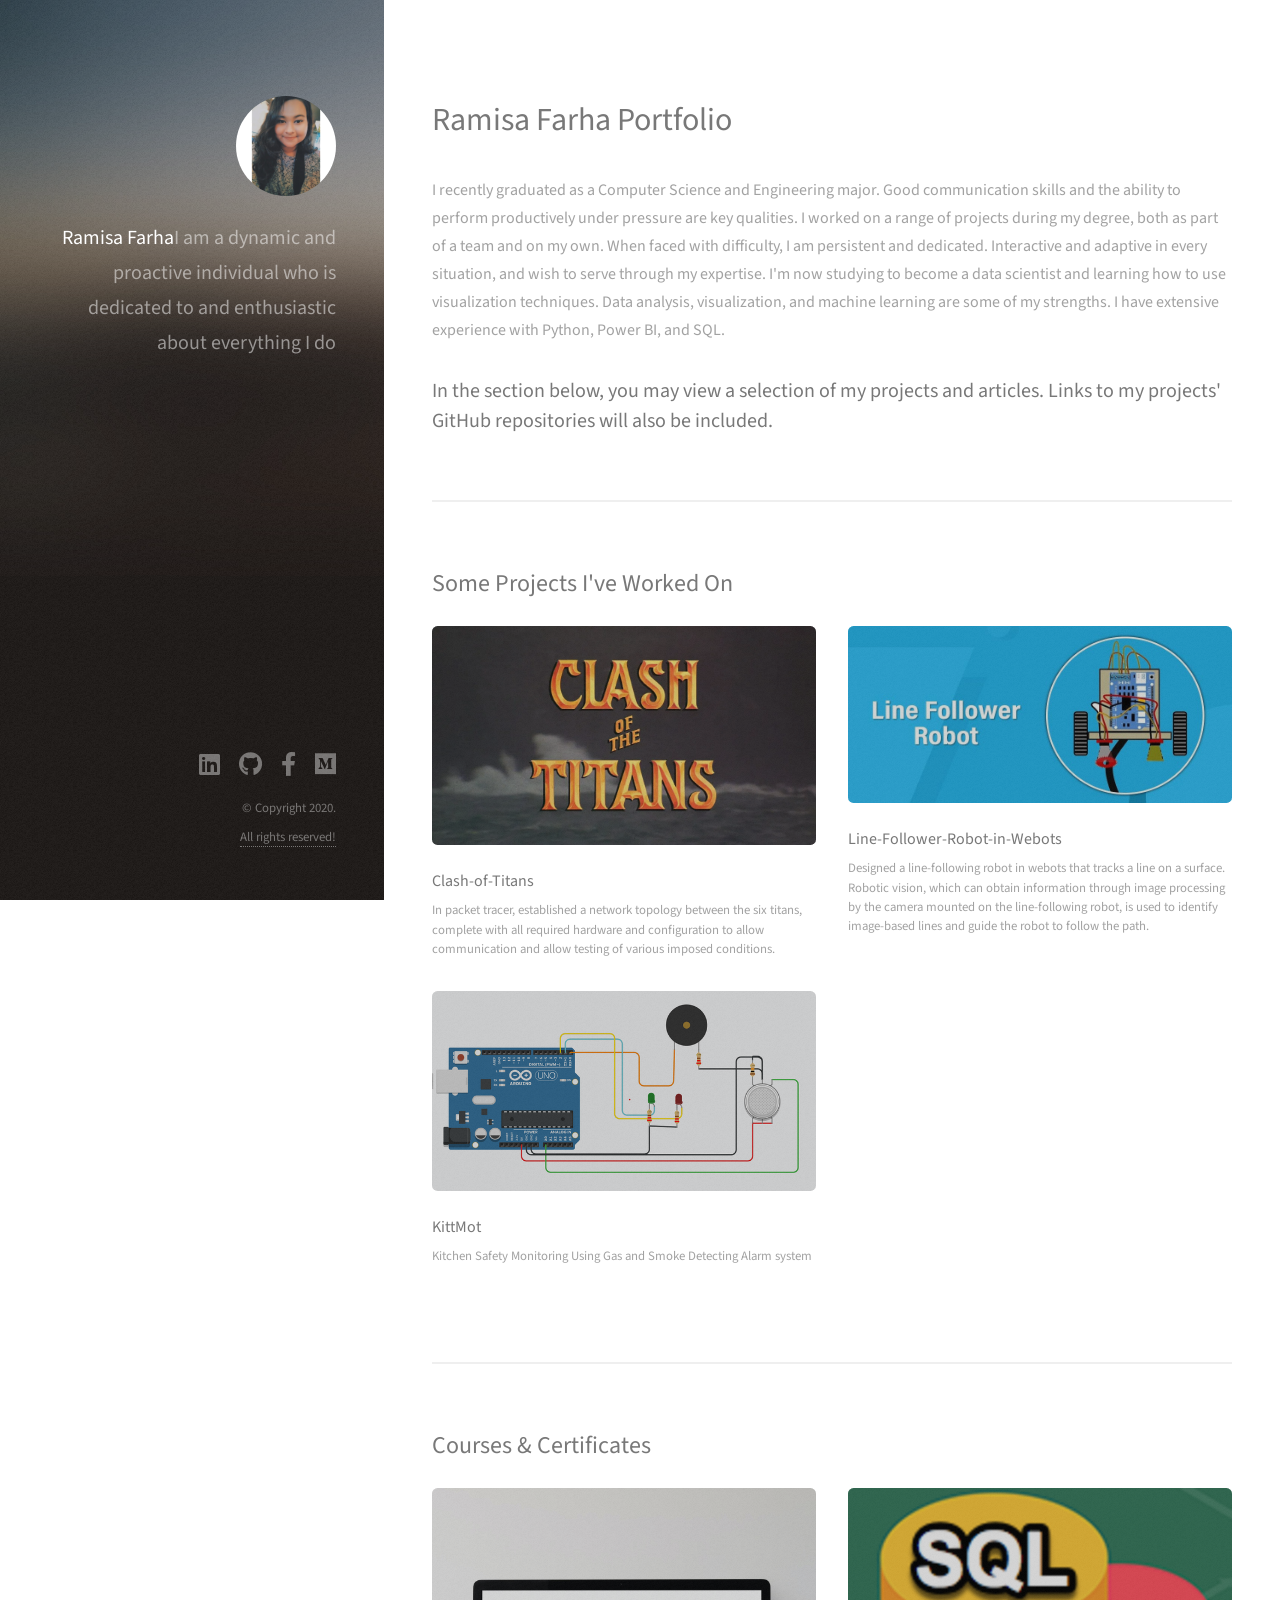
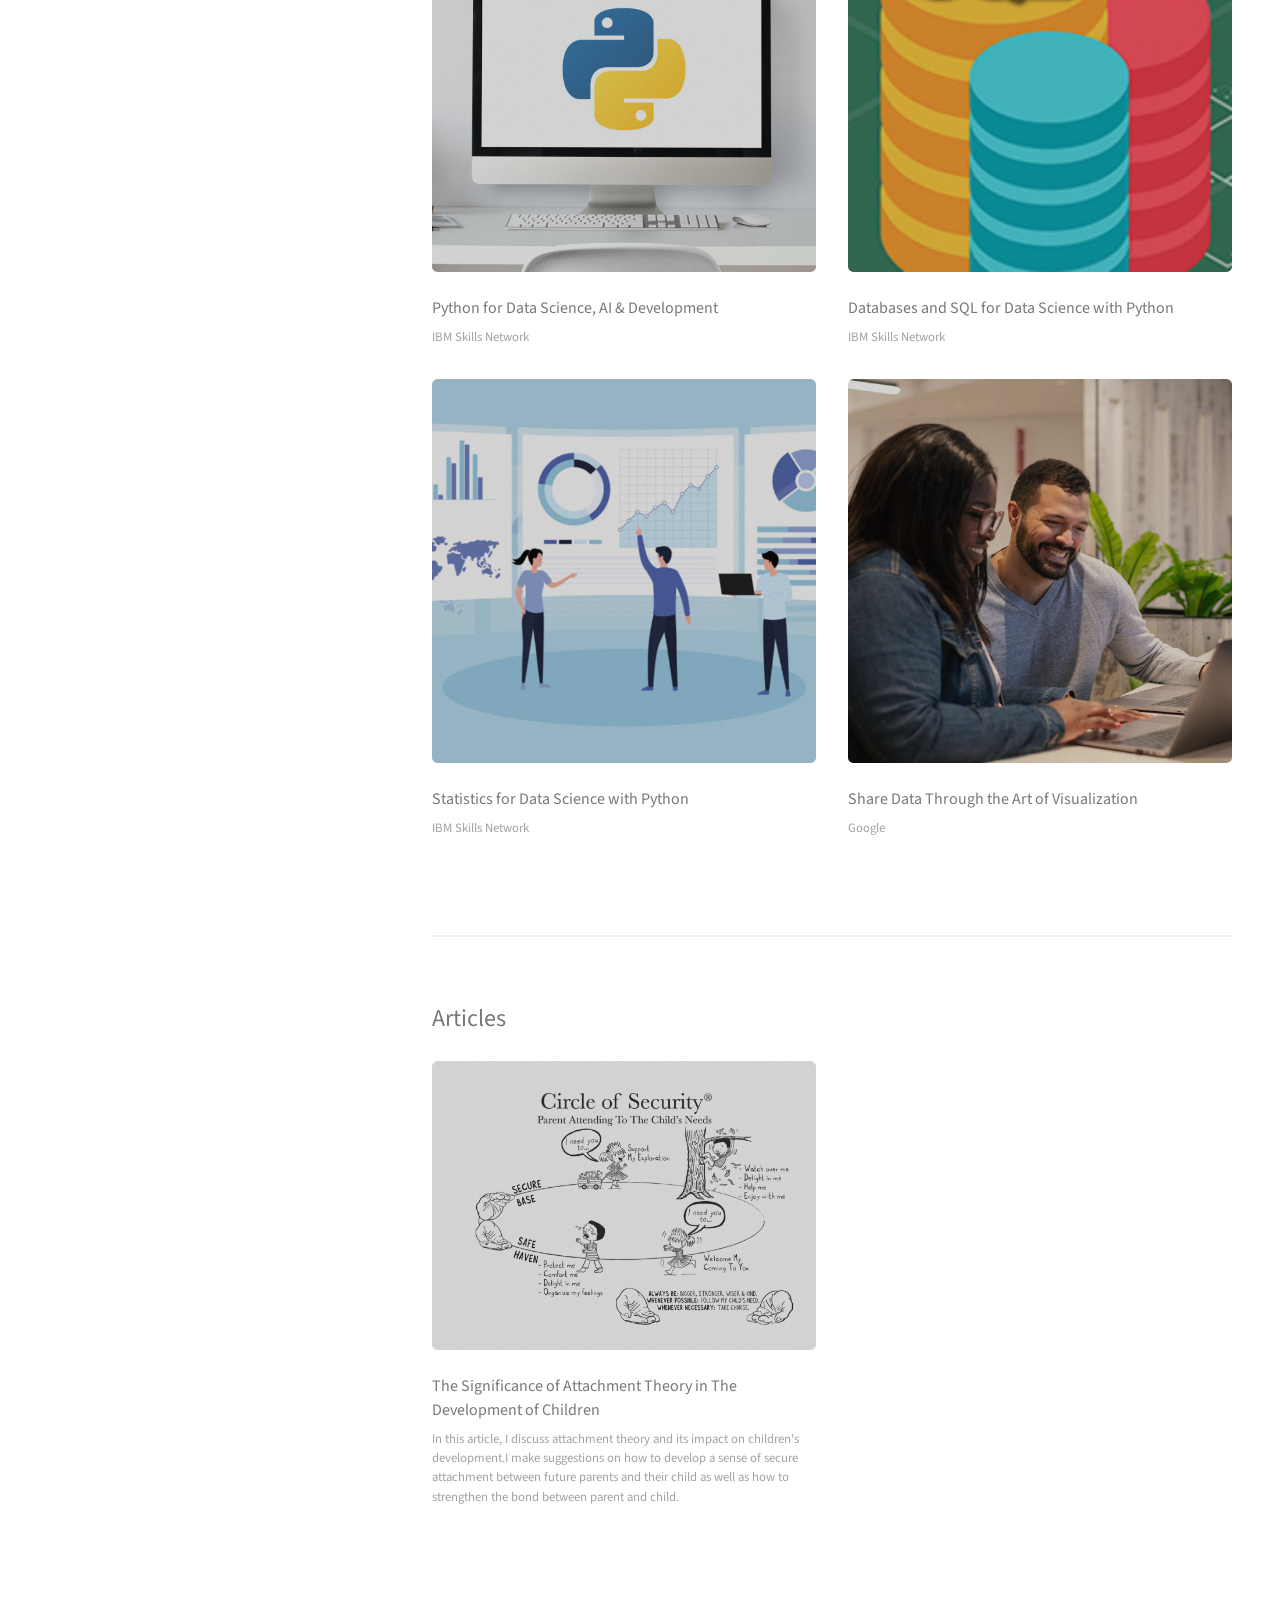
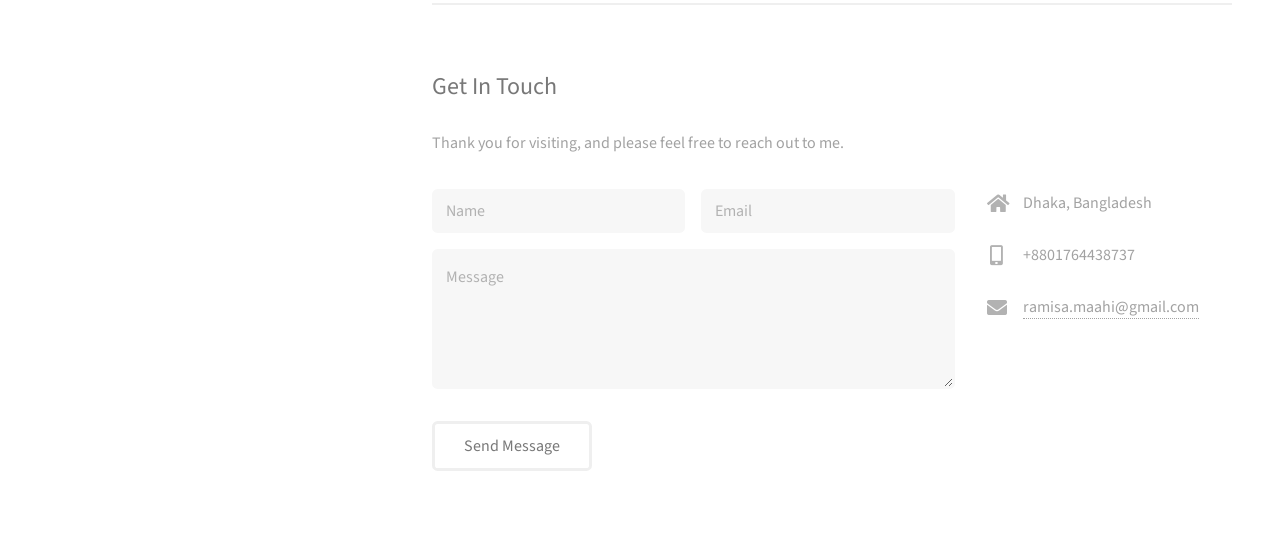
==== index.html @ e3dab133 "Add files via upload" ====
<!DOCTYPE HTML>
<!--
	Strata by HTML5 UP
	html5up.net | @ajlkn
	Free for personal and commercial use under the CCA 3.0 license (html5up.net/license)
-->
<html>
	<head>
		<title>Strata by HTML5 UP</title>
		<meta charset="utf-8" />
		<meta name="viewport" content="width=device-width, initial-scale=1, user-scalable=no" />
		<link rel="stylesheet" href="assets/css/main.css" />
	</head>
	<body class="is-preload">

		<!-- Header -->
			<header id="header">
				<div class="inner">
					<a href="#" class="image avatar"><img src="images/Ramisa Farha Photo.jpg" alt="" /></a>
					<h1><strong>Ramisa Farha</strong><br />I am a dynamic and proactive individual who is dedicated to and enthusiastic about 
						everything I do</h1>
				</div>
			</header>

		<!-- Main -->
			<div id="main">

				<!-- One -->
					<section id="one">
						<header class="major">
							<h2>Ramisa Farha Portfolio</h2>
						</header>
						<p>I recently graduated as a Computer Science and Engineering major. Good 
							communication skills and the ability to perform productively under pressure are key 
							qualities. I worked on a range of projects during my degree, both as part of a team and on 
							my own. When faced with difficulty, I am persistent and dedicated. Interactive and adaptive 
							in every situation, and wish to serve through my expertise. I'm now studying to become a 
							data scientist and learning how to use visualization techniques. Data analysis, visualization, and machine learning are some of my strengths. I have extensive experience 
							with Python, Power BI, and SQL. </p>
							<h3>In the section below, you may view a selection of my projects and articles. Links to my projects' GitHub repositories will also be included.</h3>
							<!--
						<ul class="actions">
							<li><a href="#" class="button">Learn More</a></li>
						</ul>-->
					</section>

				<!-- Two -->
					<section id="two">
						<h2>Some Projects I've Worked On</h2>
						<div class="row">
							<article class="col-6 col-12-xsmall work-item">
								<a href="images/clashoftitans.webp" class="image fit thumb"><img src="images/clashoftitans.webp" alt="" /></a>
								<a href="https://github.com/RamisaFarha/Clash-of-Titans"><h3>Clash-of-Titans</h3></a>
								<p>In packet tracer, established a network topology between the six titans, complete with all required hardware and configuration to allow communication and allow testing of various imposed conditions.</p>
							</article>
							<article class="col-6 col-12-xsmall work-item">
								<a href="images/Line-Follower-Robot.jpg" class="image fit thumb"><img src="images/Line-Follower-Robot.jpg" alt="" /></a>
								<a href=https://github.com/RamisaFarha/Line-Follower-Robot-in-Webots><h3>Line-Follower-Robot-in-Webots</h3></a>
								<p>Designed a line-following robot in webots that tracks a line on a surface. Robotic vision, which can obtain information through image processing by the camera mounted on the line-following robot, is used to identify image-based lines and guide the robot to follow the path.</p>
							</article>
							<article class="col-6 col-12-xsmall work-item">
								<a href="images/gas-660x344.png" class="image fit thumb"><img src="images/gas-660x344.png" alt="" /></a>
								<a href="https://github.com/RamisaFarha/Arduino-Project-KittMot"><h3>KittMot</h3></a>
								<p>Kitchen Safety Monitoring Using Gas and Smoke Detecting Alarm system</p>
							</article>
							<!--
							<article class="col-6 col-12-xsmall work-item">
								<a href="images/fulls/06.jpg" class="image fit thumb"><img src="images/thumbs/06.jpg" alt="" /></a>
								<h3>Risus ornare lacinia</h3>
								<p>Lorem ipsum dolor sit amet nisl sed nullam feugiat.</p>
							</article>
						</div>
						<ul class="actions">
							<li><a href="#" class="button">Full Portfolio</a></li>
						</ul>
					    -->
					</section>
                <!-- Three -->	
				<section id="three">
					<h2>Courses & Certificates</h2>
					<div class="row">
						<article class="col-6 col-12-xsmall work-item">
							<a href="images/Python-Image.jpg" class="image fit thumb"><img src="images/Python-Image.jpg" alt="" /></a>
							<a href="#"><h3>Python for Data Science, AI & Development</h3></a>
							<p>IBM Skills Network</p>
						</article>
						<article class="col-6 col-12-xsmall work-item">
							<a href="images/184x184-SQL-for-DataScience.png" class="image fit thumb"><img src="images/184x184-SQL-for-DataScience.png" alt="" /></a>
							<a href="#"><h3>Databases and SQL for Data Science with Python</h3></a>
							<p>IBM Skills Network</p>
						</article>
						<article class="col-6 col-12-xsmall work-item">
							<a href="images/stats_im.png" class="image fit thumb"><img src="images/stats_im.png" alt="" /></a>
							<a href="#"><h3>Statistics for Data Science with Python</h3></a>
							<p>IBM Skills Network</p>
						</article>
						<article class="col-6 col-12-xsmall work-item">
							<a href="images/datavisu.png" class="image fit thumb"><img src="images/datavisu.png" alt="" /></a>
							<a href="https://coursera.org/share/3c20ef0acbd962c3a45716af9de60694"><h3>Share Data Through the Art of Visualization</h3></a>
							<p>Google</p>
						</article>
					</section>	
				<!-- Four -->	
				<section id="four">
					<h2>Articles</h2>
					<div class="row">
						<article class="col-6 col-12-xsmall work-item">
							<a href="images/toddler-diagram.png" class="image fit thumb"><img src="images/toddler-diagram.png" alt="" /></a>
							<a href="https://medium.com/p/c122eec1b3c8"><h3>The Significance of Attachment Theory in The Development of Children</h3></a>
							<p>In this article, I discuss attachment theory and its impact on children's development.I make suggestions on how to develop a sense of secure attachment between future parents and their child as well as how to strengthen the bond between parent and child.</p>
						</article>	
						<!-- 
						<article class="col-6 col-12-xsmall work-item">
							<a href="images/fulls/01.jpg" class="image fit thumb"><img src="images/thumbs/01.jpg" alt="" /></a>
							<h3>Magna sed consequat tempus</h3>
							<p>Lorem ipsum dolor sit amet nisl sed nullam feugiat.</p>
						</article>
						<article class="col-6 col-12-xsmall work-item">
							<a href="images/fulls/02.jpg" class="image fit thumb"><img src="images/thumbs/02.jpg" alt="" /></a>
							<h3>Ultricies lacinia interdum</h3>
							<p>Lorem ipsum dolor sit amet nisl sed nullam feugiat.</p>
						</article>
						-->
					</section>		
				<!-- Five -->
					<section id="five">
						<h2>Get In Touch</h2>
						<p>Thank you for visiting, and please feel free to reach out to me.</p>
						<div class="row">
							<div class="col-8 col-12-small">
								<form method="post" action="#">
									<div class="row gtr-uniform gtr-50">
										<div class="col-6 col-12-xsmall"><input type="text" name="name" id="name" placeholder="Name" /></div>
										<div class="col-6 col-12-xsmall"><input type="email" name="email" id="email" placeholder="Email" /></div>
										<div class="col-12"><textarea name="message" id="message" placeholder="Message" rows="4"></textarea></div>
									</div>
								</form>
								<ul class="actions">
									<li><input type="submit" value="Send Message" /></li>
								</ul>
							</div>
							<div class="col-4 col-12-small">
								<ul class="labeled-icons">
									<li>
										<h3 class="icon solid fa-home"><span class="label">Address</span></h3>
										Dhaka, Bangladesh<br />
									</li>
									<li>
										<h3 class="icon solid fa-mobile-alt"><span class="label">Phone</span></h3>
										+8801764438737
									</li>
									<li>
										<h3 class="icon solid fa-envelope"><span class="label">Email</span></h3>
										<a href="#">ramisa.maahi@gmail.com</a>
									</li>
								</ul>
							</div>
						</div>
					</section>
				<!-- Four -->
				<!--
					<section id="four">
						<h2>Elements</h2>

						<section>
							<h4>Text</h4>
							<p>This is <b>bold</b> and this is <strong>strong</strong>. This is <i>italic</i> and this is <em>emphasized</em>.
							This is <sup>superscript</sup> text and this is <sub>subscript</sub> text.
							This is <u>underlined</u> and this is code: <code>for (;;) { ... }</code>. Finally, <a href="#">this is a link</a>.</p>
							<hr />
							<header>
								<h4>Heading with a Subtitle</h4>
								<p>Lorem ipsum dolor sit amet nullam id egestas urna aliquam</p>
							</header>
							<p>Nunc lacinia ante nunc ac lobortis. Interdum adipiscing gravida odio porttitor sem non mi integer non faucibus ornare mi ut ante amet placerat aliquet. Volutpat eu sed ante lacinia sapien lorem accumsan varius montes viverra nibh in adipiscing blandit tempus accumsan.</p>
							<header>
								<h5>Heading with a Subtitle</h5>
								<p>Lorem ipsum dolor sit amet nullam id egestas urna aliquam</p>
							</header>
							<p>Nunc lacinia ante nunc ac lobortis. Interdum adipiscing gravida odio porttitor sem non mi integer non faucibus ornare mi ut ante amet placerat aliquet. Volutpat eu sed ante lacinia sapien lorem accumsan varius montes viverra nibh in adipiscing blandit tempus accumsan.</p>
							<hr />
							<h2>Heading Level 2</h2>
							<h3>Heading Level 3</h3>
							<h4>Heading Level 4</h4>
							<h5>Heading Level 5</h5>
							<h6>Heading Level 6</h6>
							<hr />
							<h5>Blockquote</h5>
							<blockquote>Fringilla nisl. Donec accumsan interdum nisi, quis tincidunt felis sagittis eget tempus euismod. Vestibulum ante ipsum primis in faucibus vestibulum. Blandit adipiscing eu felis iaculis volutpat ac adipiscing accumsan faucibus. Vestibulum ante ipsum primis in faucibus lorem ipsum dolor sit amet nullam adipiscing eu felis.</blockquote>
							<h5>Preformatted</h5>
							<pre><code>i = 0;

while (!deck.isInOrder()) {
print 'Iteration ' + i;
deck.shuffle();
i++;
}

print 'It took ' + i + ' iterations to sort the deck.';</code></pre>
						</section>

						<section>
							<h4>Lists</h4>
							<div class="row">
								<div class="col-6 col-12-xsmall">
									<h5>Unordered</h5>
									<ul>
										<li>Dolor pulvinar etiam magna etiam.</li>
										<li>Sagittis adipiscing lorem eleifend.</li>
										<li>Felis enim feugiat dolore viverra.</li>
									</ul>
									<h5>Alternate</h5>
									<ul class="alt">
										<li>Dolor pulvinar etiam magna etiam.</li>
										<li>Sagittis adipiscing lorem eleifend.</li>
										<li>Felis enim feugiat dolore viverra.</li>
									</ul>
								</div>
								<div class="col-6 col-12-xsmall">
									<h5>Ordered</h5>
									<ol>
										<li>Dolor pulvinar etiam magna etiam.</li>
										<li>Etiam vel felis at lorem sed viverra.</li>
										<li>Felis enim feugiat dolore viverra.</li>
										<li>Dolor pulvinar etiam magna etiam.</li>
										<li>Etiam vel felis at lorem sed viverra.</li>
										<li>Felis enim feugiat dolore viverra.</li>
									</ol>
									<h5>Icons</h5>
									<ul class="icons">
										<li><a href="#" class="icon brands fa-twitter"><span class="label">Twitter</span></a></li>
										<li><a href="#" class="icon brands fa-facebook-f"><span class="label">Facebook</span></a></li>
										<li><a href="#" class="icon brands fa-instagram"><span class="label">Instagram</span></a></li>
										<li><a href="#" class="icon brands fa-github"><span class="label">Github</span></a></li>
										<li><a href="#" class="icon brands fa-dribbble"><span class="label">Dribbble</span></a></li>
										<li><a href="#" class="icon brands fa-tumblr"><span class="label">Tumblr</span></a></li>
									</ul>
								</div>
							</div>
							<h5>Actions</h5>
							<ul class="actions">
								<li><a href="#" class="button primary">Default</a></li>
								<li><a href="#" class="button">Default</a></li>
							</ul>
							<ul class="actions small">
								<li><a href="#" class="button primary small">Small</a></li>
								<li><a href="#" class="button small">Small</a></li>
							</ul>
							<div class="row">
								<div class="col-6 col-12-small">
									<ul class="actions stacked">
										<li><a href="#" class="button primary">Default</a></li>
										<li><a href="#" class="button">Default</a></li>
									</ul>
								</div>
								<div class="col-6 col-12-small">
									<ul class="actions stacked">
										<li><a href="#" class="button primary small">Small</a></li>
										<li><a href="#" class="button small">Small</a></li>
									</ul>
								</div>
								<div class="col-6 col-12-small">
									<ul class="actions stacked">
										<li><a href="#" class="button primary fit">Default</a></li>
										<li><a href="#" class="button fit">Default</a></li>
									</ul>
								</div>
								<div class="col-6 col-12-small">
									<ul class="actions stacked">
										<li><a href="#" class="button primary small fit">Small</a></li>
										<li><a href="#" class="button small fit">Small</a></li>
									</ul>
								</div>
							</div>
						</section>

						<section>
							<h4>Table</h4>
							<h5>Default</h5>
							<div class="table-wrapper">
								<table>
									<thead>
										<tr>
											<th>Name</th>
											<th>Description</th>
											<th>Price</th>
										</tr>
									</thead>
									<tbody>
										<tr>
											<td>Item One</td>
											<td>Ante turpis integer aliquet porttitor.</td>
											<td>29.99</td>
										</tr>
										<tr>
											<td>Item Two</td>
											<td>Vis ac commodo adipiscing arcu aliquet.</td>
											<td>19.99</td>
										</tr>
										<tr>
											<td>Item Three</td>
											<td> Morbi faucibus arcu accumsan lorem.</td>
											<td>29.99</td>
										</tr>
										<tr>
											<td>Item Four</td>
											<td>Vitae integer tempus condimentum.</td>
											<td>19.99</td>
										</tr>
										<tr>
											<td>Item Five</td>
											<td>Ante turpis integer aliquet porttitor.</td>
											<td>29.99</td>
										</tr>
									</tbody>
									<tfoot>
										<tr>
											<td colspan="2"></td>
											<td>100.00</td>
										</tr>
									</tfoot>
								</table>
							</div>

							<h5>Alternate</h5>
							<div class="table-wrapper">
								<table class="alt">
									<thead>
										<tr>
											<th>Name</th>
											<th>Description</th>
											<th>Price</th>
										</tr>
									</thead>
									<tbody>
										<tr>
											<td>Item One</td>
											<td>Ante turpis integer aliquet porttitor.</td>
											<td>29.99</td>
										</tr>
										<tr>
											<td>Item Two</td>
											<td>Vis ac commodo adipiscing arcu aliquet.</td>
											<td>19.99</td>
										</tr>
										<tr>
											<td>Item Three</td>
											<td> Morbi faucibus arcu accumsan lorem.</td>
											<td>29.99</td>
										</tr>
										<tr>
											<td>Item Four</td>
											<td>Vitae integer tempus condimentum.</td>
											<td>19.99</td>
										</tr>
										<tr>
											<td>Item Five</td>
											<td>Ante turpis integer aliquet porttitor.</td>
											<td>29.99</td>
										</tr>
									</tbody>
									<tfoot>
										<tr>
											<td colspan="2"></td>
											<td>100.00</td>
										</tr>
									</tfoot>
								</table>
							</div>
						</section>

						<section>
							<h4>Buttons</h4>
							<ul class="actions">
								<li><a href="#" class="button primary">Primary</a></li>
								<li><a href="#" class="button">Default</a></li>
							</ul>
							<ul class="actions">
								<li><a href="#" class="button large">Large</a></li>
								<li><a href="#" class="button">Default</a></li>
								<li><a href="#" class="button small">Small</a></li>
							</ul>
							<ul class="actions fit">
								<li><a href="#" class="button primary fit">Fit</a></li>
								<li><a href="#" class="button fit">Fit</a></li>
							</ul>
							<ul class="actions fit small">
								<li><a href="#" class="button primary fit small">Fit + Small</a></li>
								<li><a href="#" class="button fit small">Fit + Small</a></li>
							</ul>
							<ul class="actions">
								<li><a href="#" class="button primary icon solid fa-download">Icon</a></li>
								<li><a href="#" class="button icon solid fa-download">Icon</a></li>
							</ul>
							<ul class="actions">
								<li><span class="button primary disabled">Primary</span></li>
								<li><span class="button disabled">Default</span></li>
							</ul>
						</section>

						<section>
							<h4>Form</h4>
							<form method="post" action="#">
								<div class="row gtr-uniform gtr-50">
									<div class="col-6 col-12-xsmall">
										<input type="text" name="demo-name" id="demo-name" value="" placeholder="Name" />
									</div>
									<div class="col-6 col-12-xsmall">
										<input type="email" name="demo-email" id="demo-email" value="" placeholder="Email" />
									</div>
									<div class="col-12">
										<select name="demo-category" id="demo-category">
											<option value="">- Category -</option>
											<option value="1">Manufacturing</option>
											<option value="1">Shipping</option>
											<option value="1">Administration</option>
											<option value="1">Human Resources</option>
										</select>
									</div>
									<div class="col-4 col-12-small">
										<input type="radio" id="demo-priority-low" name="demo-priority" checked>
										<label for="demo-priority-low">Low Priority</label>
									</div>
									<div class="col-4 col-12-small">
										<input type="radio" id="demo-priority-normal" name="demo-priority">
										<label for="demo-priority-normal">Normal Priority</label>
									</div>
									<div class="col-4 col-12-small">
										<input type="radio" id="demo-priority-high" name="demo-priority">
										<label for="demo-priority-high">High Priority</label>
									</div>
									<div class="col-6 col-12-small">
										<input type="checkbox" id="demo-copy" name="demo-copy">
										<label for="demo-copy">Email me a copy of this message</label>
									</div>
									<div class="col-6 col-12-small">
										<input type="checkbox" id="demo-human" name="demo-human" checked>
										<label for="demo-human">I am a human and not a robot</label>
									</div>
									<div class="col-12">
										<textarea name="demo-message" id="demo-message" placeholder="Enter your message" rows="6"></textarea>
									</div>
									<div class="col-12">
										<ul class="actions">
											<li><input type="submit" value="Send Message" class="primary" /></li>
											<li><input type="reset" value="Reset" /></li>
										</ul>
									</div>
								</div>
							</form>
						</section>

						<section>
							<h4>Image</h4>
							<h5>Fit</h5>
							<div class="box alt">
								<div class="row gtr-50 gtr-uniform">
									<div class="col-12"><span class="image fit"><img src="images/fulls/05.jpg" alt="" /></span></div>
									<div class="col-4"><span class="image fit"><img src="images/thumbs/01.jpg" alt="" /></span></div>
									<div class="col-4"><span class="image fit"><img src="images/thumbs/02.jpg" alt="" /></span></div>
									<div class="col-4"><span class="image fit"><img src="images/thumbs/03.jpg" alt="" /></span></div>
									<div class="col-4"><span class="image fit"><img src="images/thumbs/04.jpg" alt="" /></span></div>
									<div class="col-4"><span class="image fit"><img src="images/thumbs/05.jpg" alt="" /></span></div>
									<div class="col-4"><span class="image fit"><img src="images/thumbs/06.jpg" alt="" /></span></div>
									<div class="col-4"><span class="image fit"><img src="images/thumbs/03.jpg" alt="" /></span></div>
									<div class="col-4"><span class="image fit"><img src="images/thumbs/02.jpg" alt="" /></span></div>
									<div class="col-4"><span class="image fit"><img src="images/thumbs/01.jpg" alt="" /></span></div>
								</div>
							</div>
							<h5>Left &amp; Right</h5>
							<p><span class="image left"><img src="images/avatar.jpg" alt="" /></span>Fringilla nisl. Donec accumsan interdum nisi, quis tincidunt felis sagittis eget. tempus euismod. Vestibulum ante ipsum primis in faucibus vestibulum. Blandit adipiscing eu felis iaculis volutpat ac adipiscing accumsan eu faucibus. Integer ac pellentesque praesent tincidunt felis sagittis eget. tempus euismod. Vestibulum ante ipsum primis in faucibus vestibulum. Blandit adipiscing eu felis iaculis volutpat ac adipiscing accumsan eu faucibus. Integer ac pellentesque praesent. Donec accumsan interdum nisi, quis tincidunt felis sagittis eget. tempus euismod. Vestibulum ante ipsum primis in faucibus vestibulum. Blandit adipiscing eu felis iaculis volutpat ac adipiscing accumsan eu faucibus. Integer ac pellentesque praesent tincidunt felis sagittis eget. tempus euismod. Vestibulum ante ipsum primis in faucibus vestibulum. Blandit adipiscing eu felis iaculis volutpat ac adipiscing accumsan eu faucibus. Integer ac pellentesque praesent.</p>
							<p><span class="image right"><img src="images/avatar.jpg" alt="" /></span>Fringilla nisl. Donec accumsan interdum nisi, quis tincidunt felis sagittis eget. tempus euismod. Vestibulum ante ipsum primis in faucibus vestibulum. Blandit adipiscing eu felis iaculis volutpat ac adipiscing accumsan eu faucibus. Integer ac pellentesque praesent tincidunt felis sagittis eget. tempus euismod. Vestibulum ante ipsum primis in faucibus vestibulum. Blandit adipiscing eu felis iaculis volutpat ac adipiscing accumsan eu faucibus. Integer ac pellentesque praesent. Donec accumsan interdum nisi, quis tincidunt felis sagittis eget. tempus euismod. Vestibulum ante ipsum primis in faucibus vestibulum. Blandit adipiscing eu felis iaculis volutpat ac adipiscing accumsan eu faucibus. Integer ac pellentesque praesent tincidunt felis sagittis eget. tempus euismod. Vestibulum ante ipsum primis in faucibus vestibulum. Blandit adipiscing eu felis iaculis volutpat ac adipiscing accumsan eu faucibus. Integer ac pellentesque praesent.</p>
						</section>

					</section>
				-->

			</div>

		<!-- Footer -->
			<footer id="footer">
				<div class="inner">
					<ul class="icons">
						<li><a href="https://www.linkedin.com/in/ramisa-farha/" class="icon brands alt fa-linkedin"><span class="label">Linkedin</span></a></li>
						<li><a href="https://github.com/RamisaFarha" class="icon brands fa-github"><span class="label">Github</span></a></li>
						<li><a href="https://www.facebook.com/ramisa.farha.5/" class="icon brands fa-facebook-f"><span class="label">Facebook</span></a></li>
					    <!--<li><a href="https://twitter.com/Ramisa00" class="icon brands fa-twitter"><span class="label">Twitter</span></a></li>-->
						<li><a href="https://medium.com/@ramisafarha" class="icon brands fa-medium"><span class="label">Medium</span></a></li>
					</ul>
					<ul class="copyright">
						<li>&copy; Copyright 2020.<li> <a href="http://html5up.net">All rights reserved!</a></li>
					</ul>
				</div>
			</footer>

		<!-- Scripts -->
			<script src="assets/js/jquery.min.js"></script>
			<script src="assets/js/jquery.poptrox.min.js"></script>
			<script src="assets/js/browser.min.js"></script>
			<script src="assets/js/breakpoints.min.js"></script>
			<script src="assets/js/util.js"></script>
			<script src="assets/js/main.js"></script>

	</body>
</html>
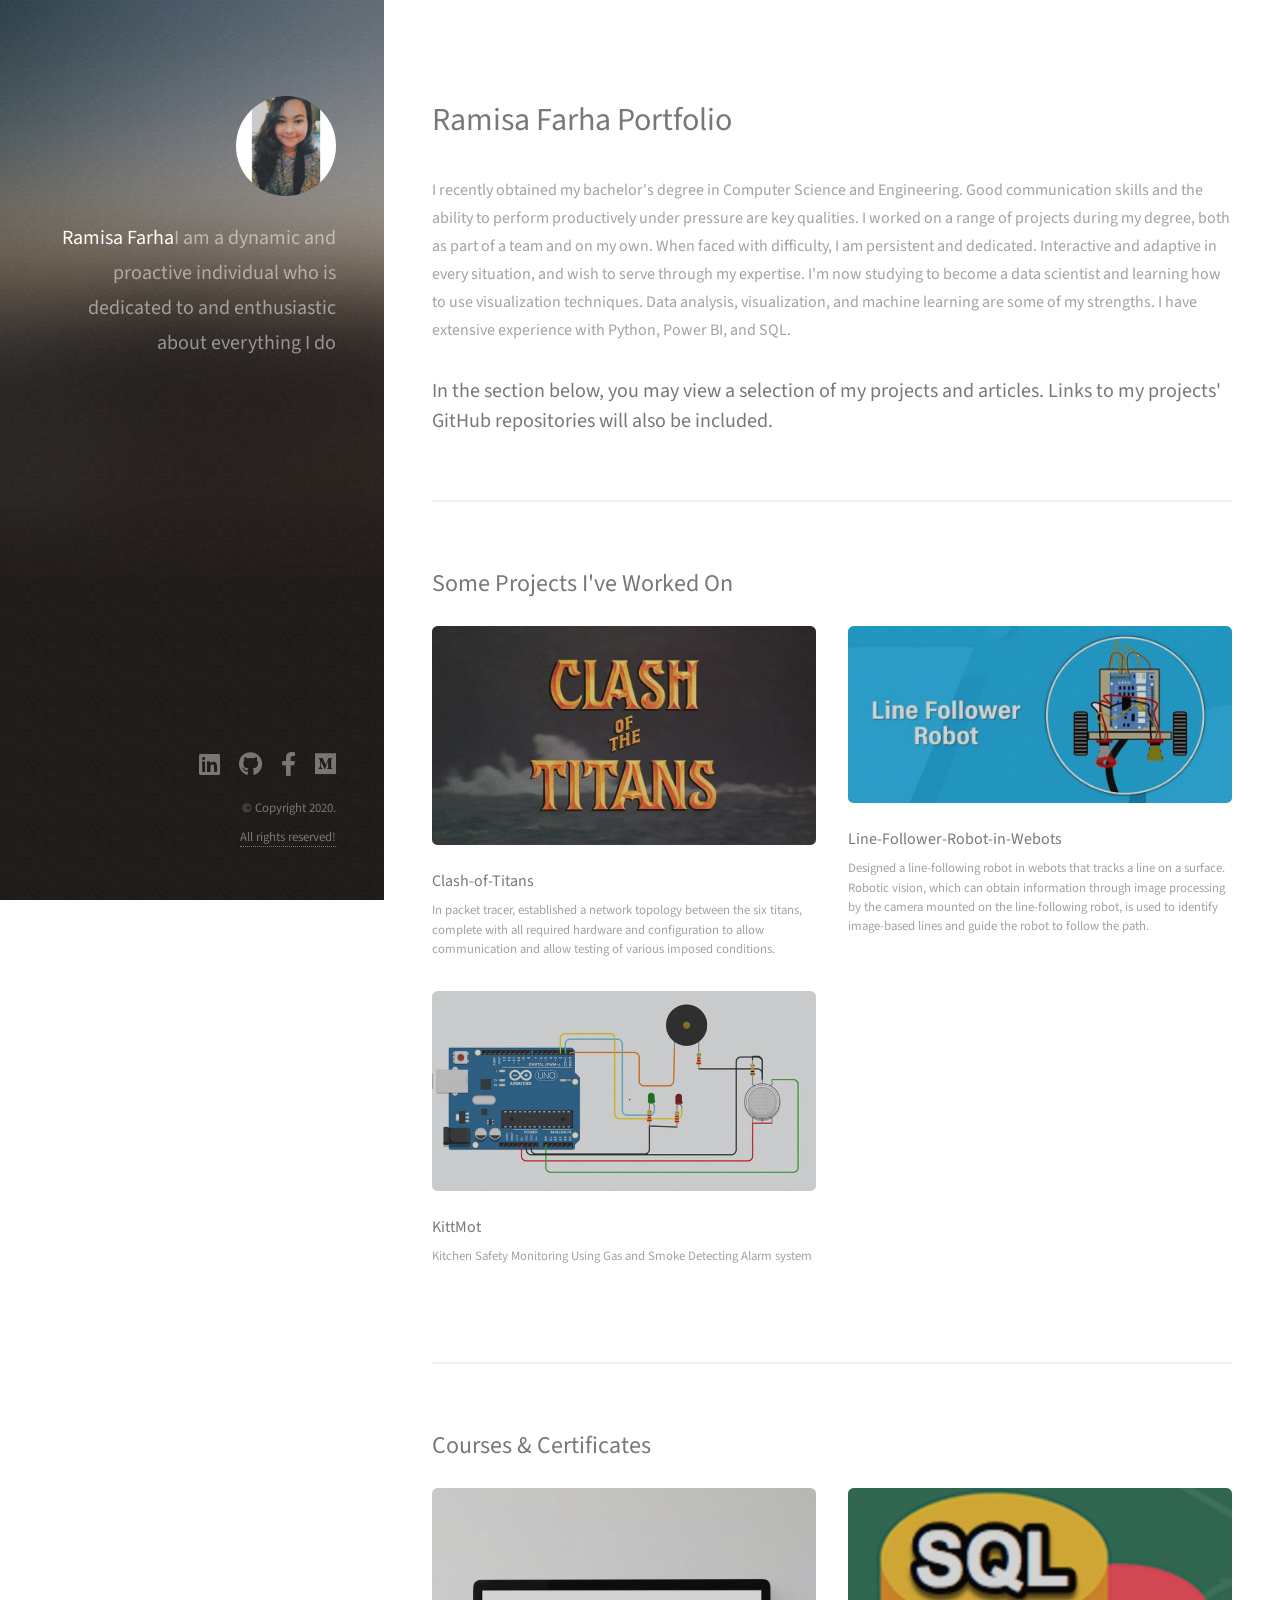
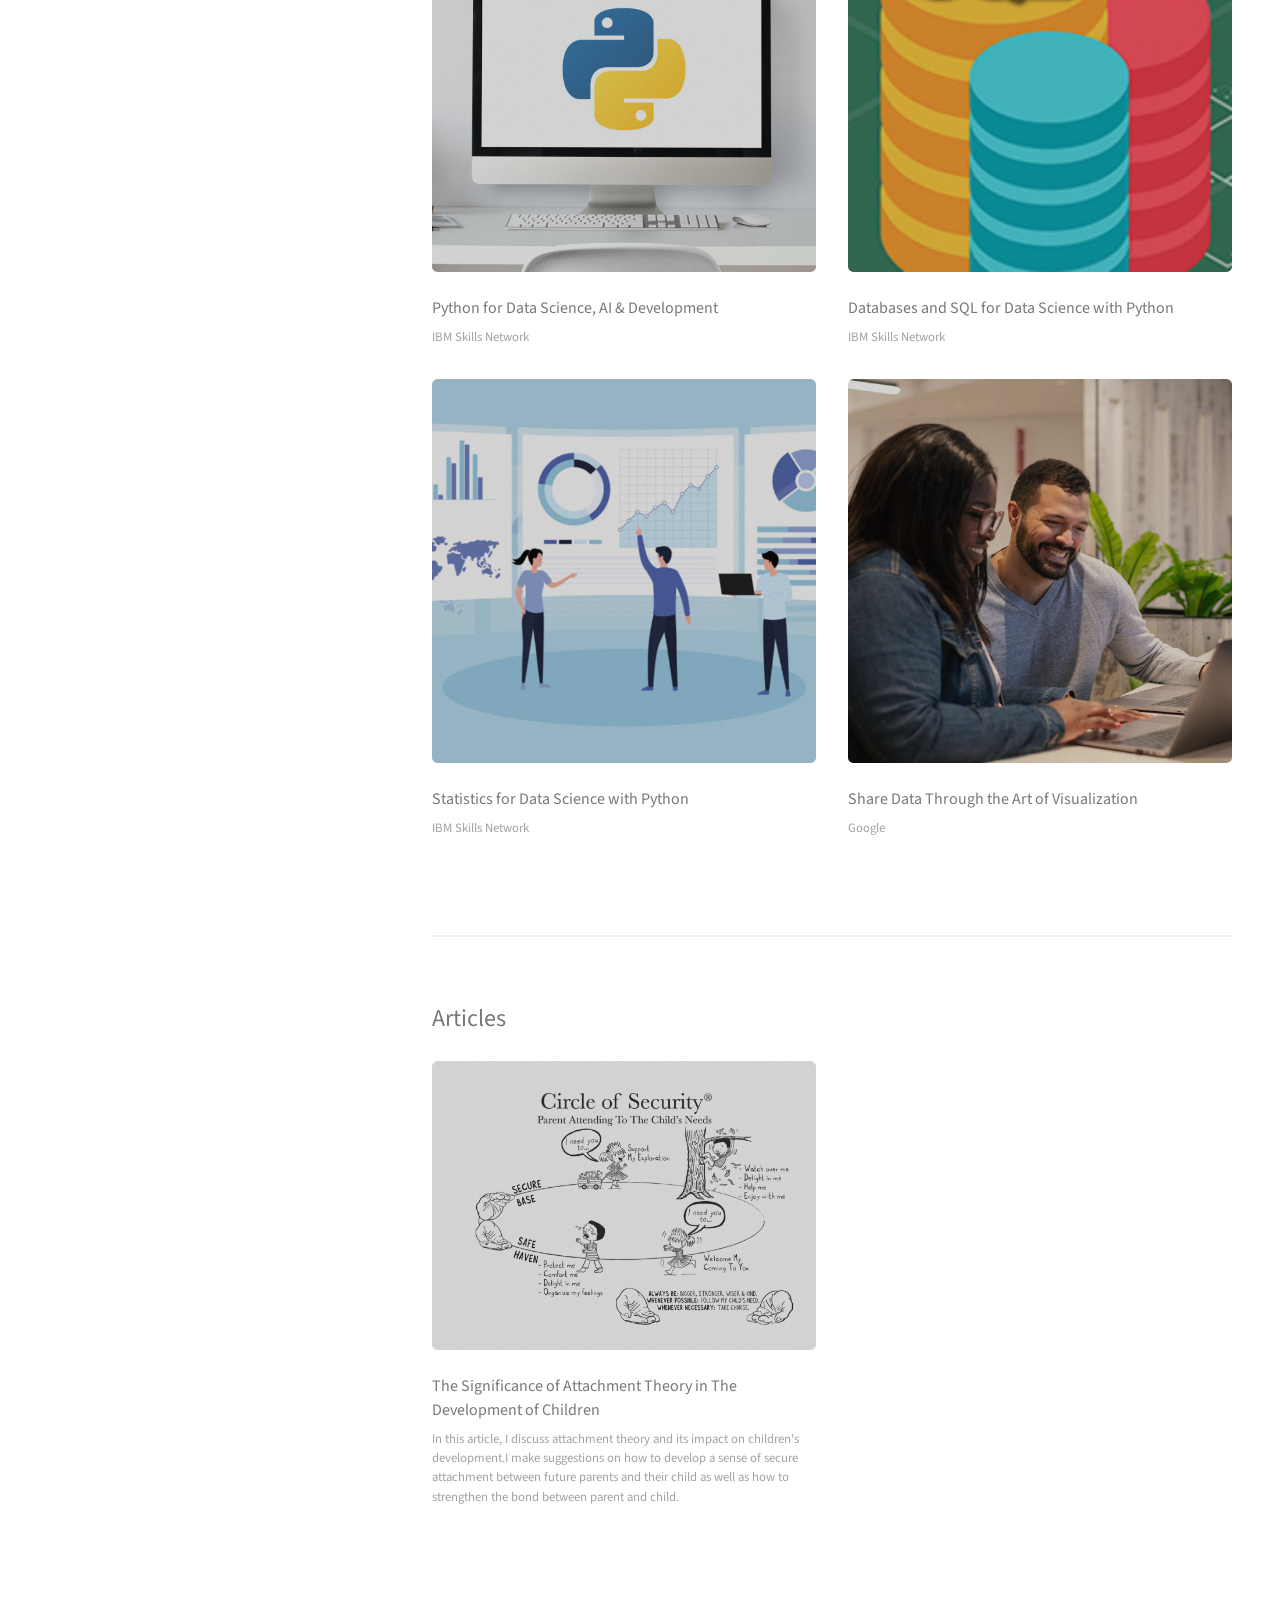
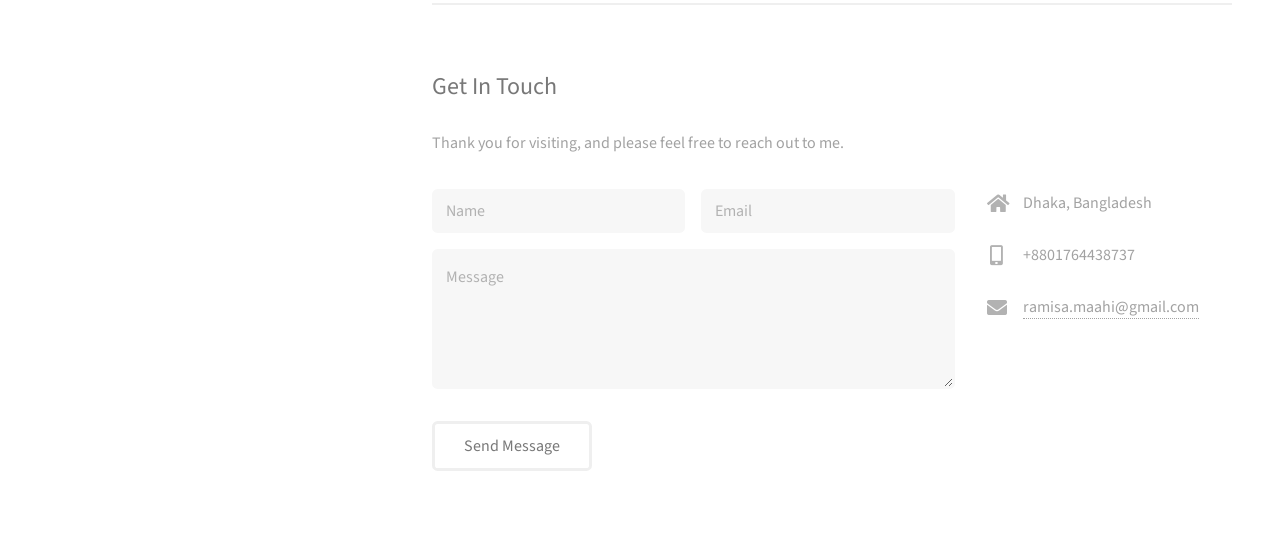
==== commit 014c8f2c: "Add files via upload" ====
--- a/index.html
+++ b/index.html
@@ -30,7 +30,7 @@
 						<header class="major">
 							<h2>Ramisa Farha Portfolio</h2>
 						</header>
-						<p>I recently graduated as a Computer Science and Engineering major. Good 
+						<p>I recently obtained my bachelor's degree in Computer Science and Engineering. Good 
 							communication skills and the ability to perform productively under pressure are key 
 							qualities. I worked on a range of projects during my degree, both as part of a team and on 
 							my own. When faced with difficulty, I am persistent and dedicated. Interactive and adaptive 
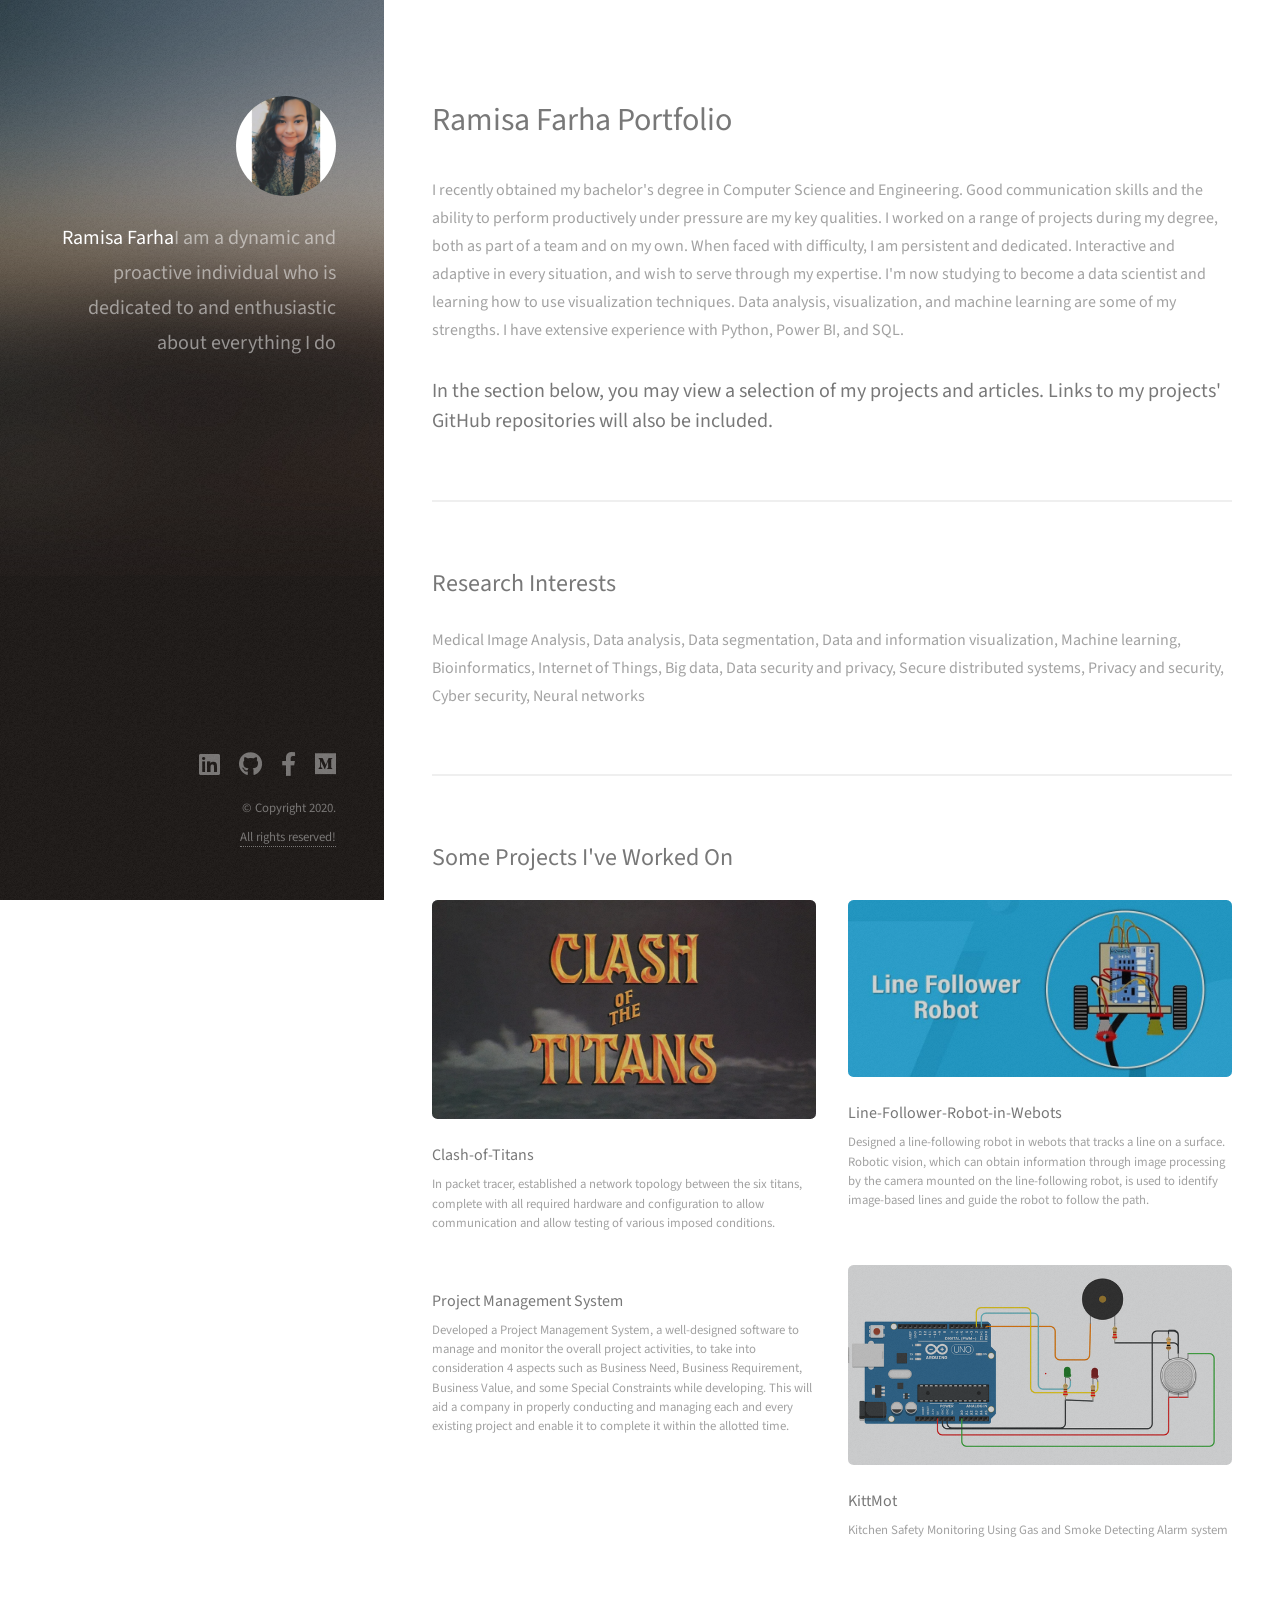
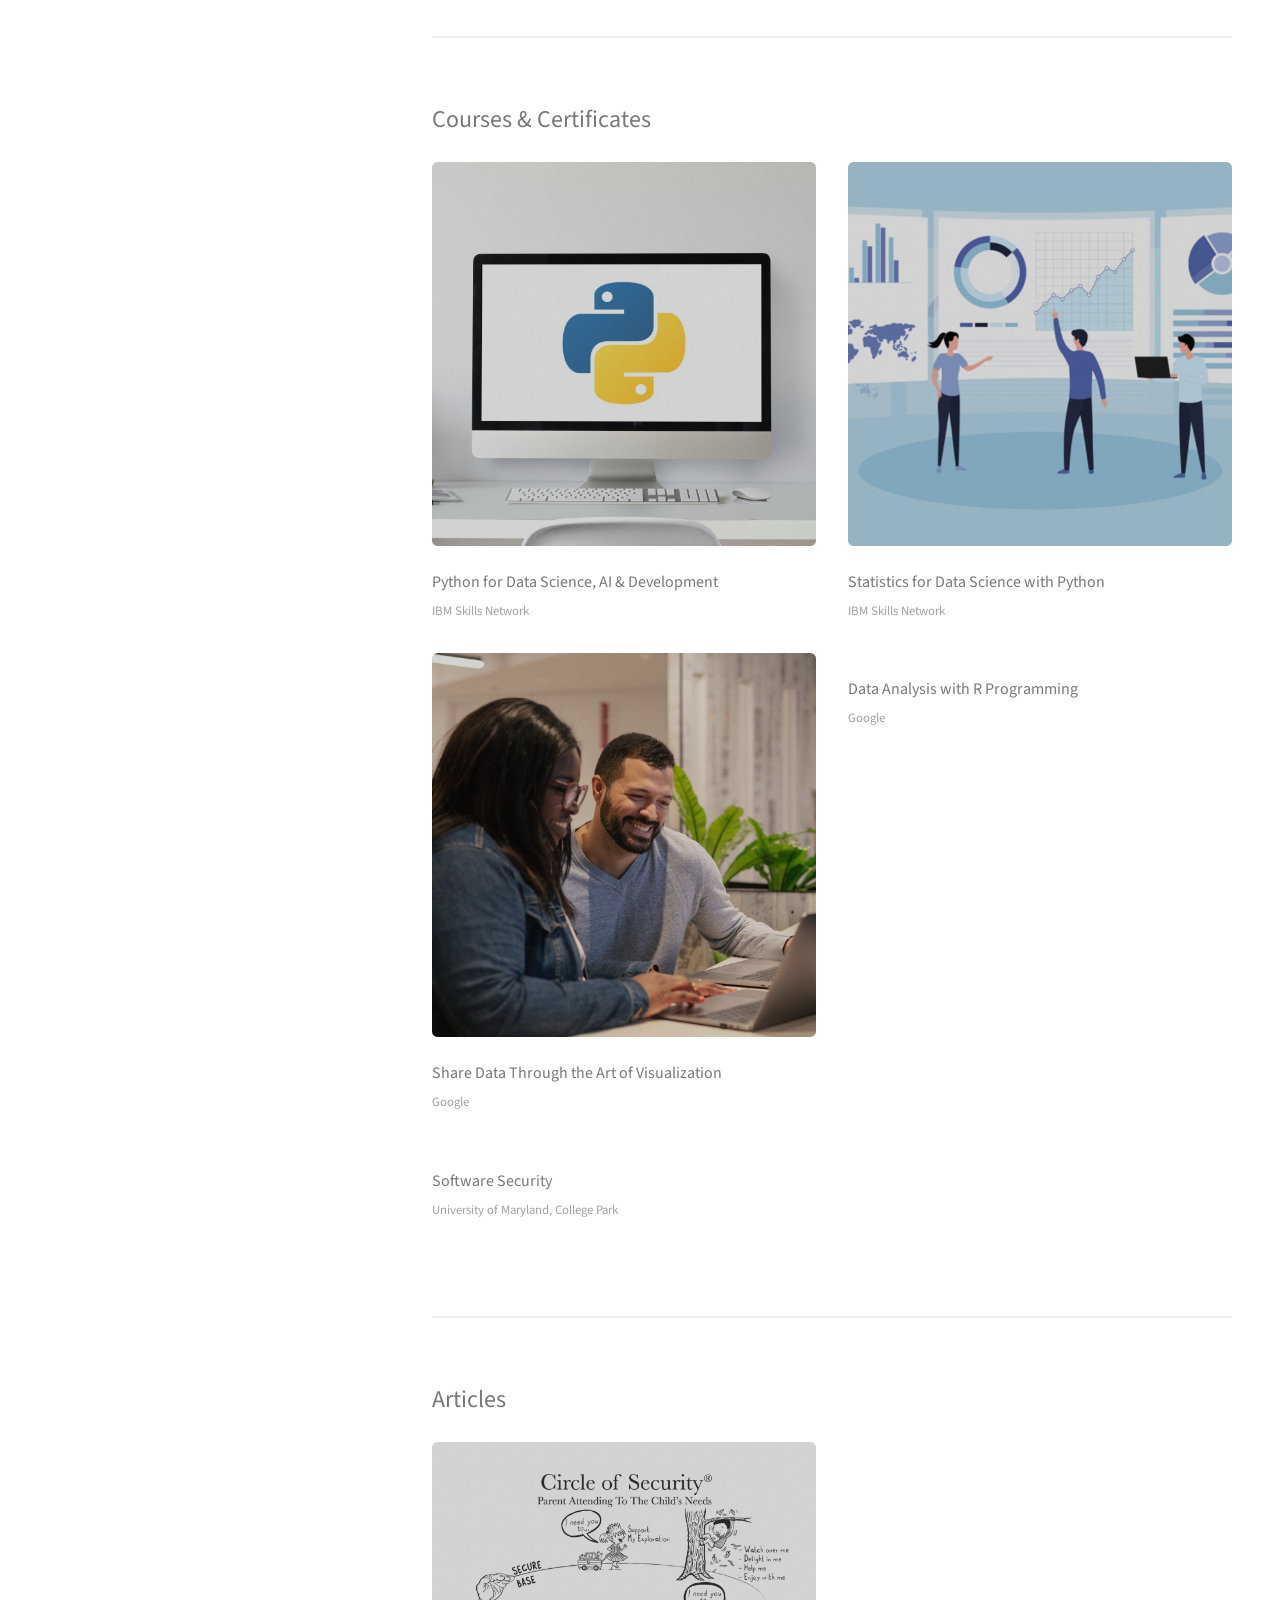
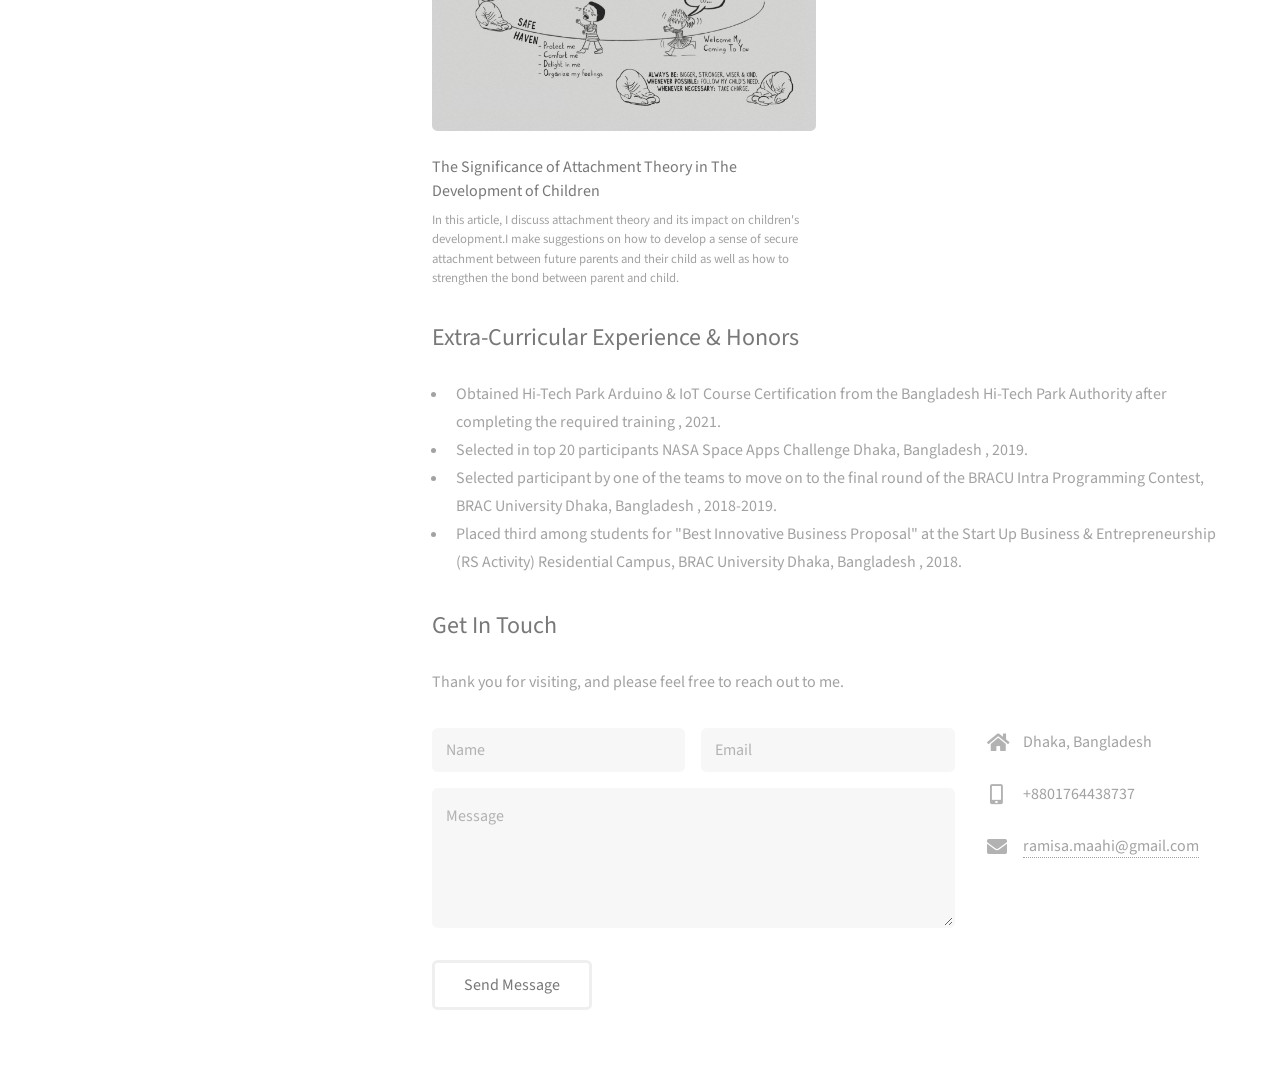
==== commit d59bfc28: "Add files via upload" ====
--- a/index.html
+++ b/index.html
@@ -31,7 +31,7 @@
 							<h2>Ramisa Farha Portfolio</h2>
 						</header>
 						<p>I recently obtained my bachelor's degree in Computer Science and Engineering. Good 
-							communication skills and the ability to perform productively under pressure are key 
+							communication skills and the ability to perform productively under pressure are my key 
 							qualities. I worked on a range of projects during my degree, both as part of a team and on 
 							my own. When faced with difficulty, I am persistent and dedicated. Interactive and adaptive 
 							in every situation, and wish to serve through my expertise. I'm now studying to become a 
@@ -43,9 +43,16 @@
 							<li><a href="#" class="button">Learn More</a></li>
 						</ul>-->
 					</section>
-
-				<!-- Two -->
-					<section id="two">
+                <!-- Two -->
+                    <section id="two">
+		                <h2>Research Interests</h2>
+	                    </header>
+	                    <p>Medical Image Analysis, Data analysis, Data segmentation, Data and information visualization, Machine learning,
+		                Bioinformatics, Internet of Things, Big data, Data security and privacy, Secure distributed systems, Privacy and security,
+		                Cyber security, Neural networks </p>
+                    </section>
+				<!-- Three -->
+					<section id="three">
 						<h2>Some Projects I've Worked On</h2>
 						<div class="row">
 							<article class="col-6 col-12-xsmall work-item">
@@ -59,6 +66,11 @@
 								<p>Designed a line-following robot in webots that tracks a line on a surface. Robotic vision, which can obtain information through image processing by the camera mounted on the line-following robot, is used to identify image-based lines and guide the robot to follow the path.</p>
 							</article>
 							<article class="col-6 col-12-xsmall work-item">
+								<a href="images/3-project-management-software.jpg" class="image fit thumb"><img src="images/3-project-management-software.jpg" alt="" /></a>
+								<a href="https://github.com/RamisaFarha/Project-Management-System"><h3>Project Management System</h3></a> 
+								<p>Developed a Project Management System, a well-designed software to manage and monitor the overall project activities, to take into consideration 4 aspects such as Business Need, Business Requirement, Business Value, and some Special Constraints while developing. This will aid a company in properly conducting and managing each and every existing project and enable it to complete it within the allotted time.								</p>
+							</article>
+							<article class="col-6 col-12-xsmall work-item">
 								<a href="images/gas-660x344.png" class="image fit thumb"><img src="images/gas-660x344.png" alt="" /></a>
 								<a href="https://github.com/RamisaFarha/Arduino-Project-KittMot"><h3>KittMot</h3></a>
 								<p>Kitchen Safety Monitoring Using Gas and Smoke Detecting Alarm system</p>
@@ -67,7 +79,7 @@
 							<article class="col-6 col-12-xsmall work-item">
 								<a href="images/fulls/06.jpg" class="image fit thumb"><img src="images/thumbs/06.jpg" alt="" /></a>
 								<h3>Risus ornare lacinia</h3>
-								<p>Lorem ipsum dolor sit amet nisl sed nullam feugiat.</p>
+								<p>Project Management System</p>
 							</article>
 						</div>
 						<ul class="actions">
@@ -75,8 +87,8 @@
 						</ul>
 					    -->
 					</section>
-                <!-- Three -->	
-				<section id="three">
+                <!-- Four -->	
+				<section id="four">
 					<h2>Courses & Certificates</h2>
 					<div class="row">
 						<article class="col-6 col-12-xsmall work-item">
@@ -85,11 +97,6 @@
 							<p>IBM Skills Network</p>
 						</article>
 						<article class="col-6 col-12-xsmall work-item">
-							<a href="images/184x184-SQL-for-DataScience.png" class="image fit thumb"><img src="images/184x184-SQL-for-DataScience.png" alt="" /></a>
-							<a href="#"><h3>Databases and SQL for Data Science with Python</h3></a>
-							<p>IBM Skills Network</p>
-						</article>
-						<article class="col-6 col-12-xsmall work-item">
 							<a href="images/stats_im.png" class="image fit thumb"><img src="images/stats_im.png" alt="" /></a>
 							<a href="#"><h3>Statistics for Data Science with Python</h3></a>
 							<p>IBM Skills Network</p>
@@ -99,9 +106,19 @@
 							<a href="https://coursera.org/share/3c20ef0acbd962c3a45716af9de60694"><h3>Share Data Through the Art of Visualization</h3></a>
 							<p>Google</p>
 						</article>
+						<article class="col-6 col-12-xsmall work-item">
+							<a href="images/certs_squareresize2.png" class="image fit thumb"><img src="images/certs_squareresize2.png" alt="" /></a>
+							<a href="https://coursera.org/share/c8b97bff58c6c4835818a8d8143e0dea"><h3>Data Analysis with R Programming</h3></a>
+							<p>Google</p>
+						</article>
+						<article class="col-6 col-12-xsmall work-item">
+							<a href="images/CYBER_hicks.jpg" class="image fit thumb"><img src="images/CYBER_hicks.jpg" alt="" /></a>
+							<a href="https://coursera.org/share/d2133edcd1758eb1db8a303753908951"><h3>Software Security</h3></a>
+							<p>University of Maryland, College Park</p>
+						</article>
 					</section>	
-				<!-- Four -->	
-				<section id="four">
+				<!-- Five -->	
+				<section id="five">
 					<h2>Articles</h2>
 					<div class="row">
 						<article class="col-6 col-12-xsmall work-item">
@@ -109,6 +126,19 @@
 							<a href="https://medium.com/p/c122eec1b3c8"><h3>The Significance of Attachment Theory in The Development of Children</h3></a>
 							<p>In this article, I discuss attachment theory and its impact on children's development.I make suggestions on how to develop a sense of secure attachment between future parents and their child as well as how to strengthen the bond between parent and child.</p>
 						</article>	
+				<!-- Six -->	
+				<section id="six">
+					<h2>Extra-Curricular Experience & Honors</h2>
+					<div >
+						<article class="col-6 col-12-xsmall work-item">
+							<ul>
+							<li>Obtained Hi-Tech Park Arduino & IoT Course Certification from the Bangladesh Hi-Tech Park Authority after completing the required training , 2021.</li>
+							<li>Selected in top 20 participants NASA Space Apps Challenge Dhaka, Bangladesh , 2019.</li>	
+							<li>Selected  participant by one of the teams to move on to the final round of the BRACU Intra Programming Contest, BRAC University Dhaka, Bangladesh , 2018-2019.</li>
+						    <li>Placed third among students for "Best Innovative Business Proposal" at the Start Up Business & Entrepreneurship (RS Activity) Residential Campus, BRAC University Dhaka, Bangladesh , 2018.</li>
+						    </ul>
+					    </article>	
+
 						<!-- 
 						<article class="col-6 col-12-xsmall work-item">
 							<a href="images/fulls/01.jpg" class="image fit thumb"><img src="images/thumbs/01.jpg" alt="" /></a>
@@ -122,8 +152,8 @@
 						</article>
 						-->
 					</section>		
-				<!-- Five -->
-					<section id="five">
+				<!-- Seven -->
+					<section id="Seven">
 						<h2>Get In Touch</h2>
 						<p>Thank you for visiting, and please feel free to reach out to me.</p>
 						<div class="row">
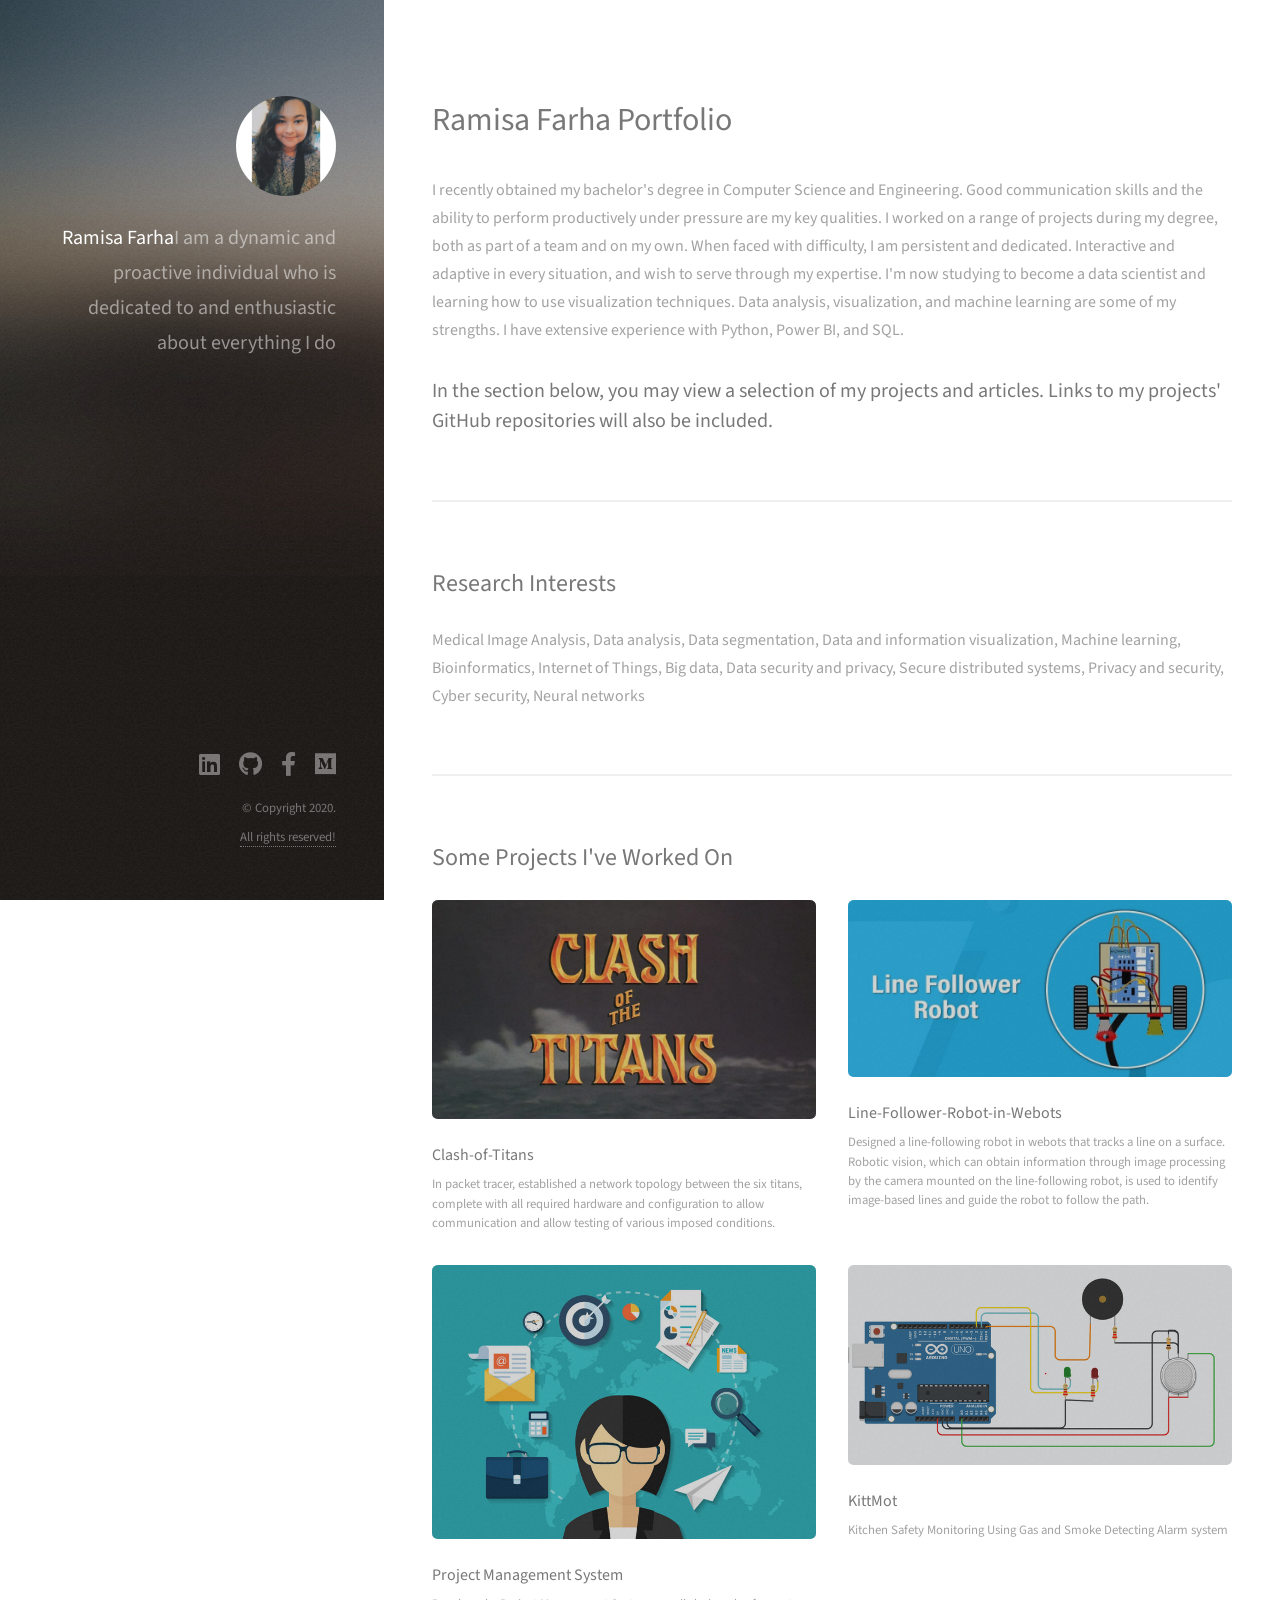
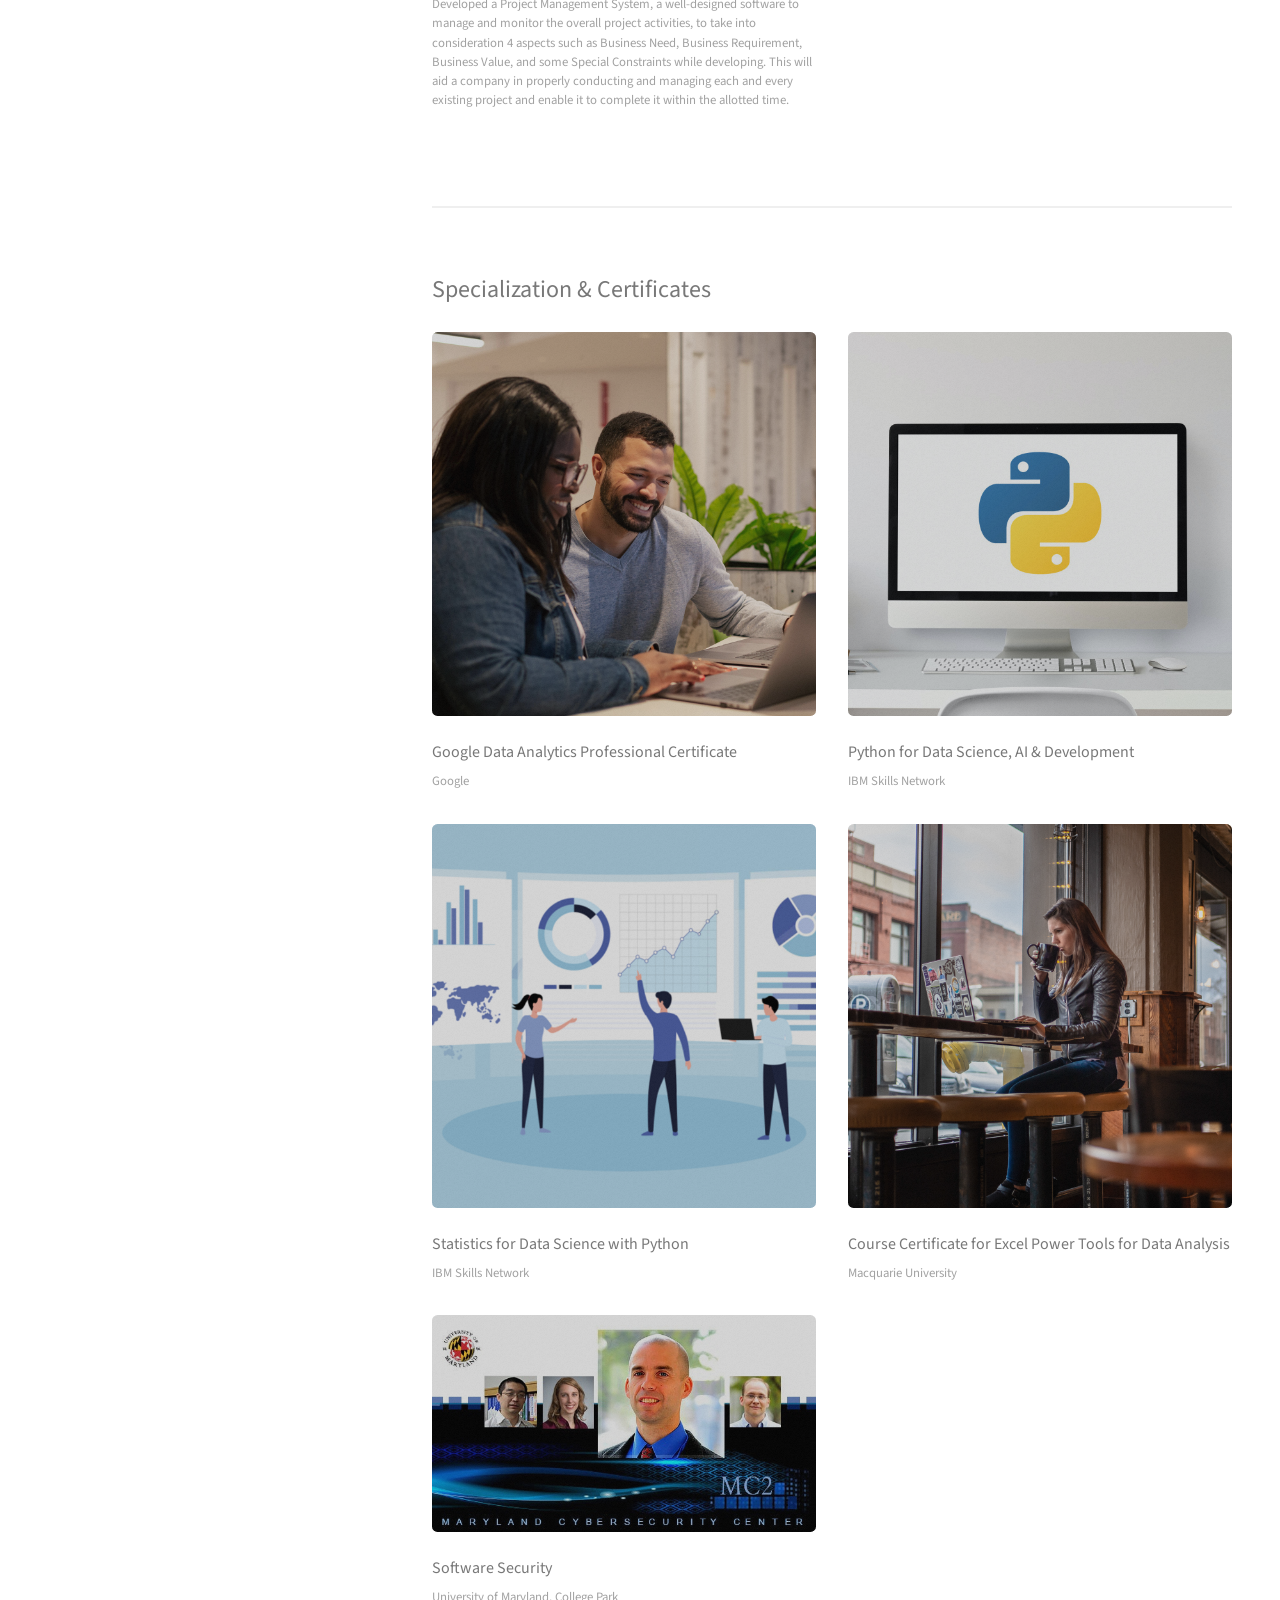
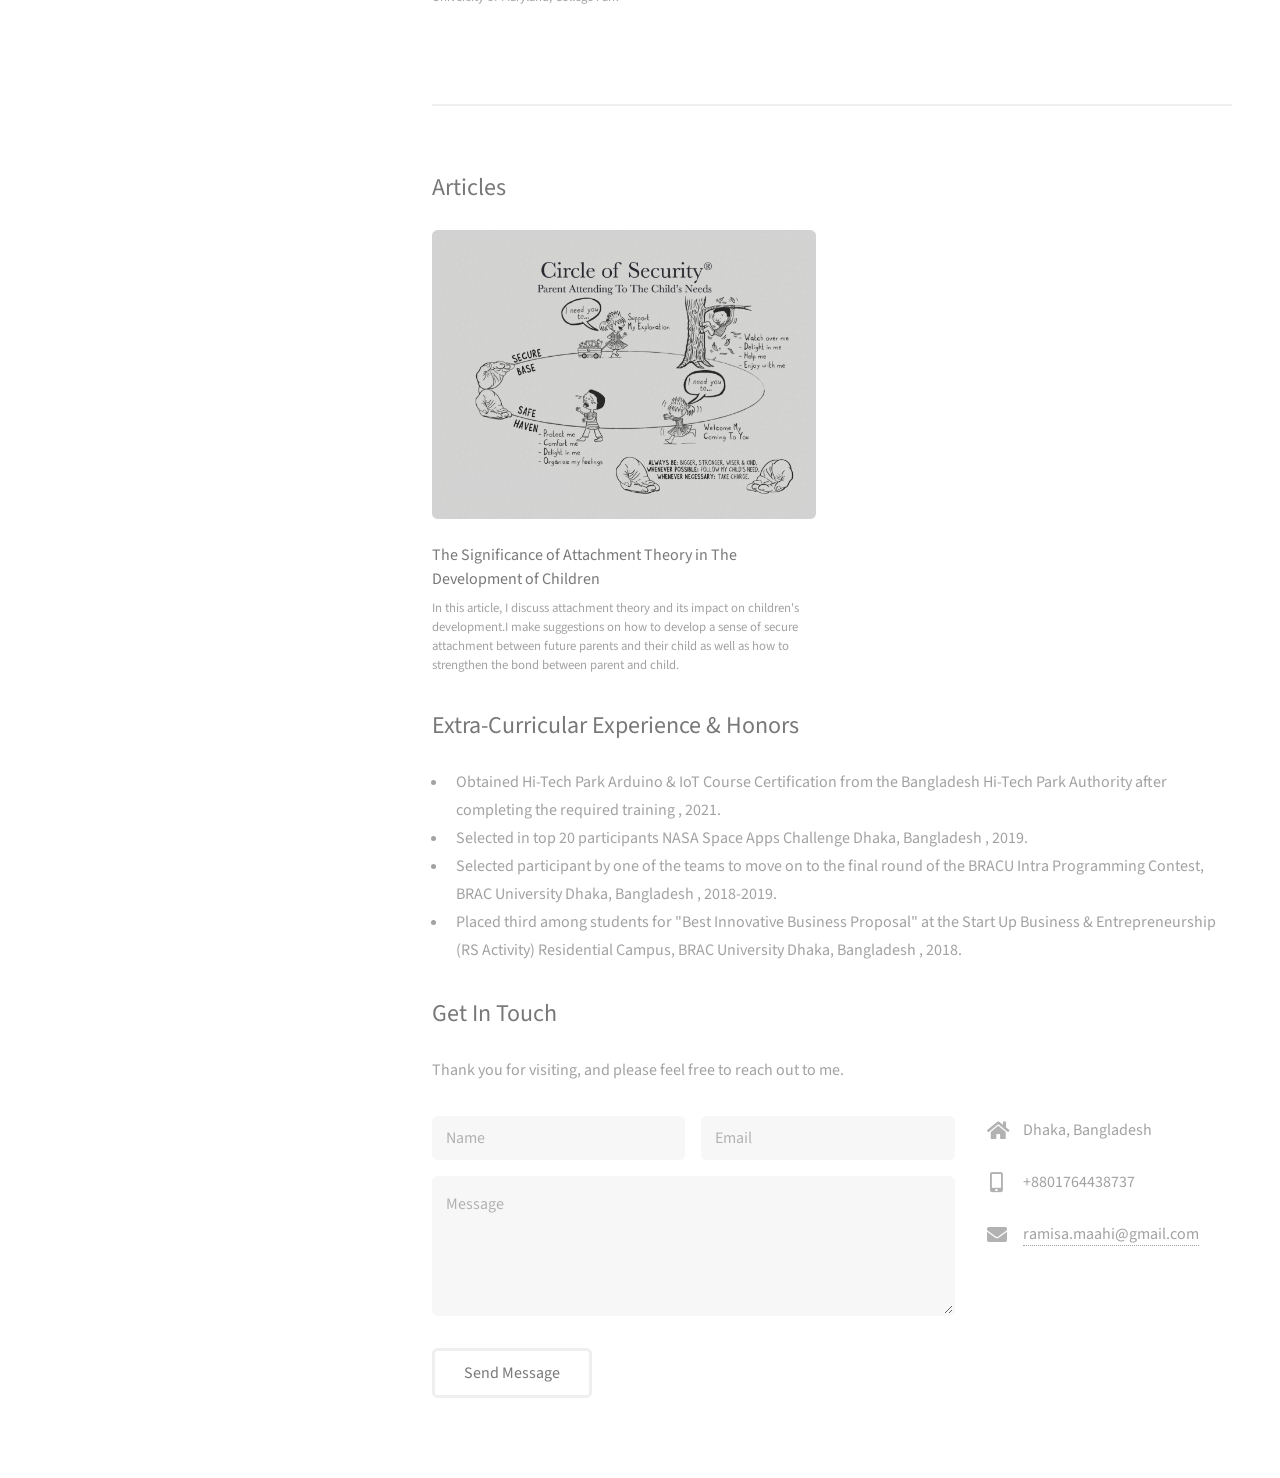
==== commit 24b52ece: "Add files via upload" ====
--- a/index.html
+++ b/index.html
@@ -89,8 +89,13 @@
 					</section>
                 <!-- Four -->	
 				<section id="four">
-					<h2>Courses & Certificates</h2>
+					<h2>Specialization & Certificates</h2>
 					<div class="row">
+						<article class="col-6 col-12-xsmall work-item">
+							<a href="images/datavisu.png" class="image fit thumb"><img src="images/datavisu.png" alt="" /></a>
+							<a href="https://coursera.org/share/c26ca523d0bcbf0d80cb830e10c942fb"><h3>Google Data Analytics Professional Certificate</h3></a>
+							<p>Google</p>
+						</article>
 						<article class="col-6 col-12-xsmall work-item">
 							<a href="images/Python-Image.jpg" class="image fit thumb"><img src="images/Python-Image.jpg" alt="" /></a>
 							<a href="#"><h3>Python for Data Science, AI & Development</h3></a>
@@ -102,14 +107,9 @@
 							<p>IBM Skills Network</p>
 						</article>
 						<article class="col-6 col-12-xsmall work-item">
-							<a href="images/datavisu.png" class="image fit thumb"><img src="images/datavisu.png" alt="" /></a>
-							<a href="https://coursera.org/share/3c20ef0acbd962c3a45716af9de60694"><h3>Share Data Through the Art of Visualization</h3></a>
-							<p>Google</p>
-						</article>
-						<article class="col-6 col-12-xsmall work-item">
 							<a href="images/certs_squareresize2.png" class="image fit thumb"><img src="images/certs_squareresize2.png" alt="" /></a>
-							<a href="https://coursera.org/share/c8b97bff58c6c4835818a8d8143e0dea"><h3>Data Analysis with R Programming</h3></a>
-							<p>Google</p>
+							<a href="#"><h3>Course Certificate for Excel Power Tools for Data Analysis</h3></a>
+							<p>Macquarie University</p>
 						</article>
 						<article class="col-6 col-12-xsmall work-item">
 							<a href="images/CYBER_hicks.jpg" class="image fit thumb"><img src="images/CYBER_hicks.jpg" alt="" /></a>
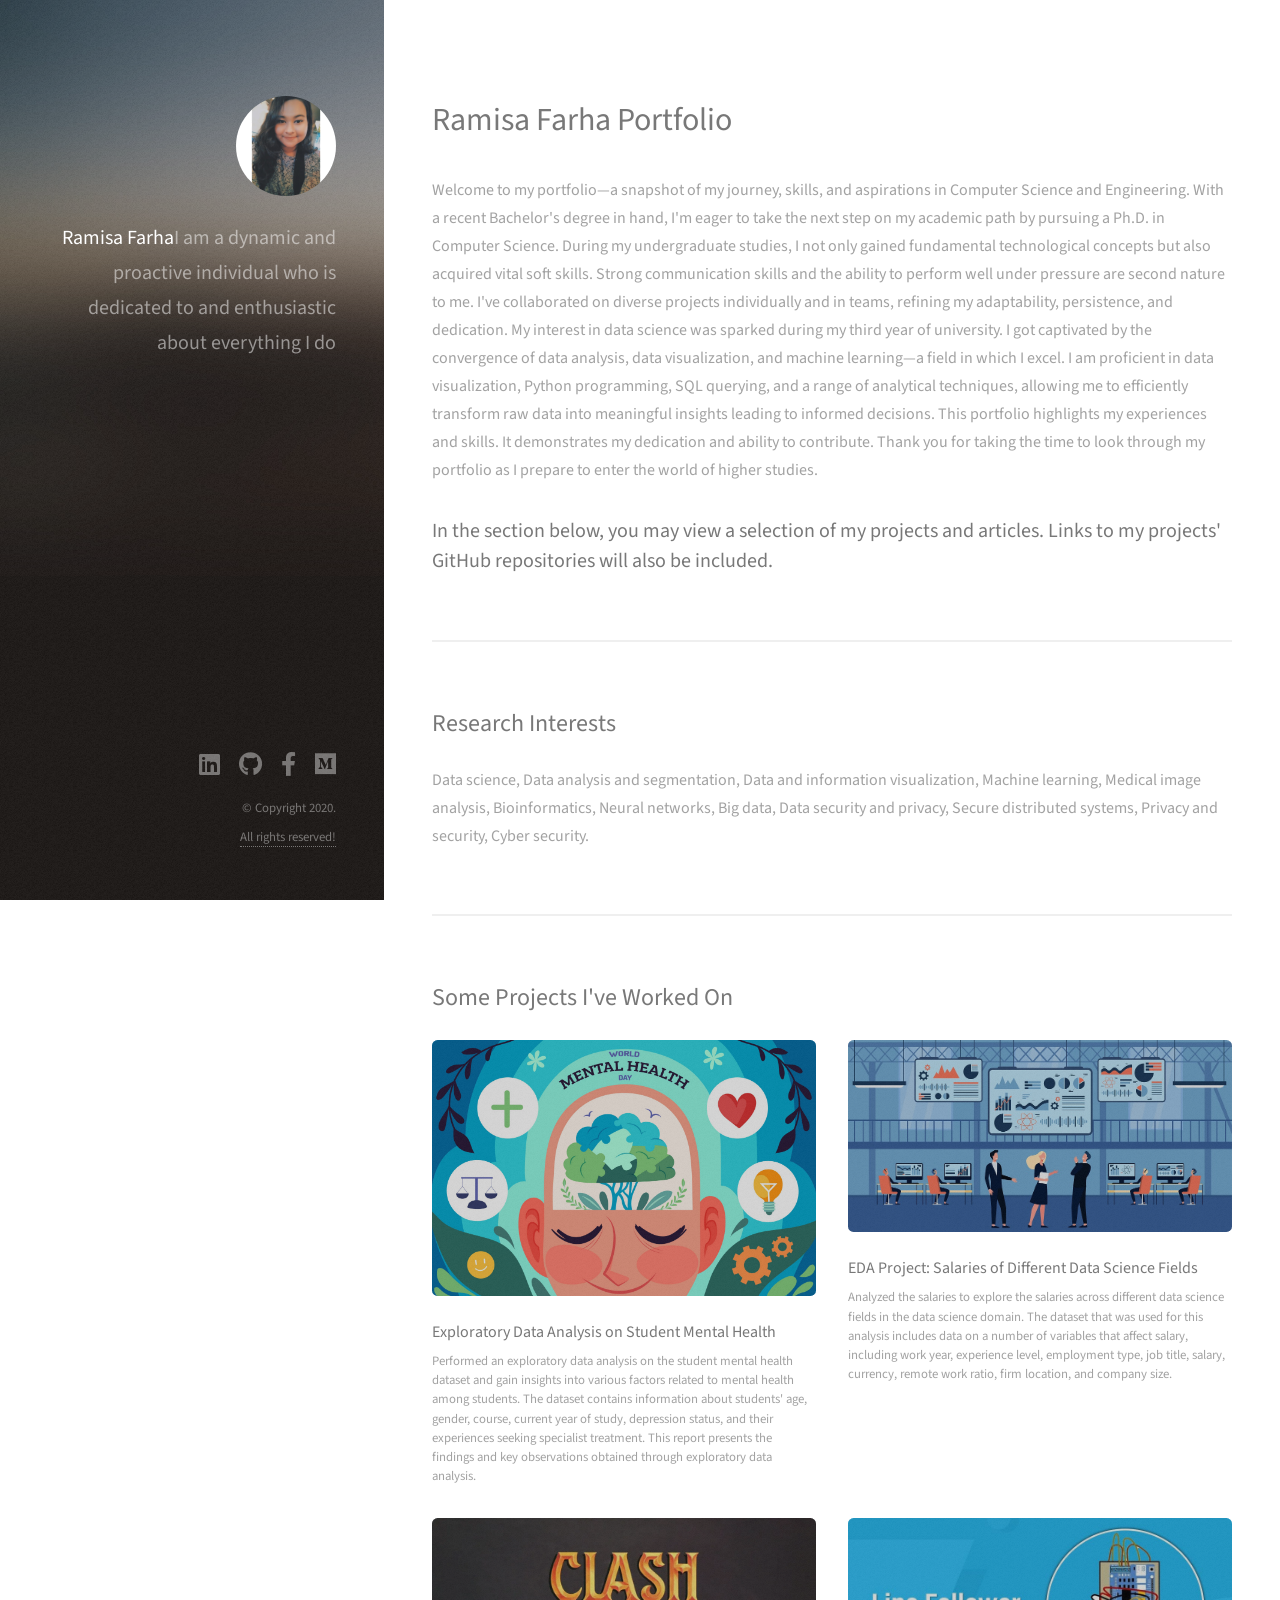
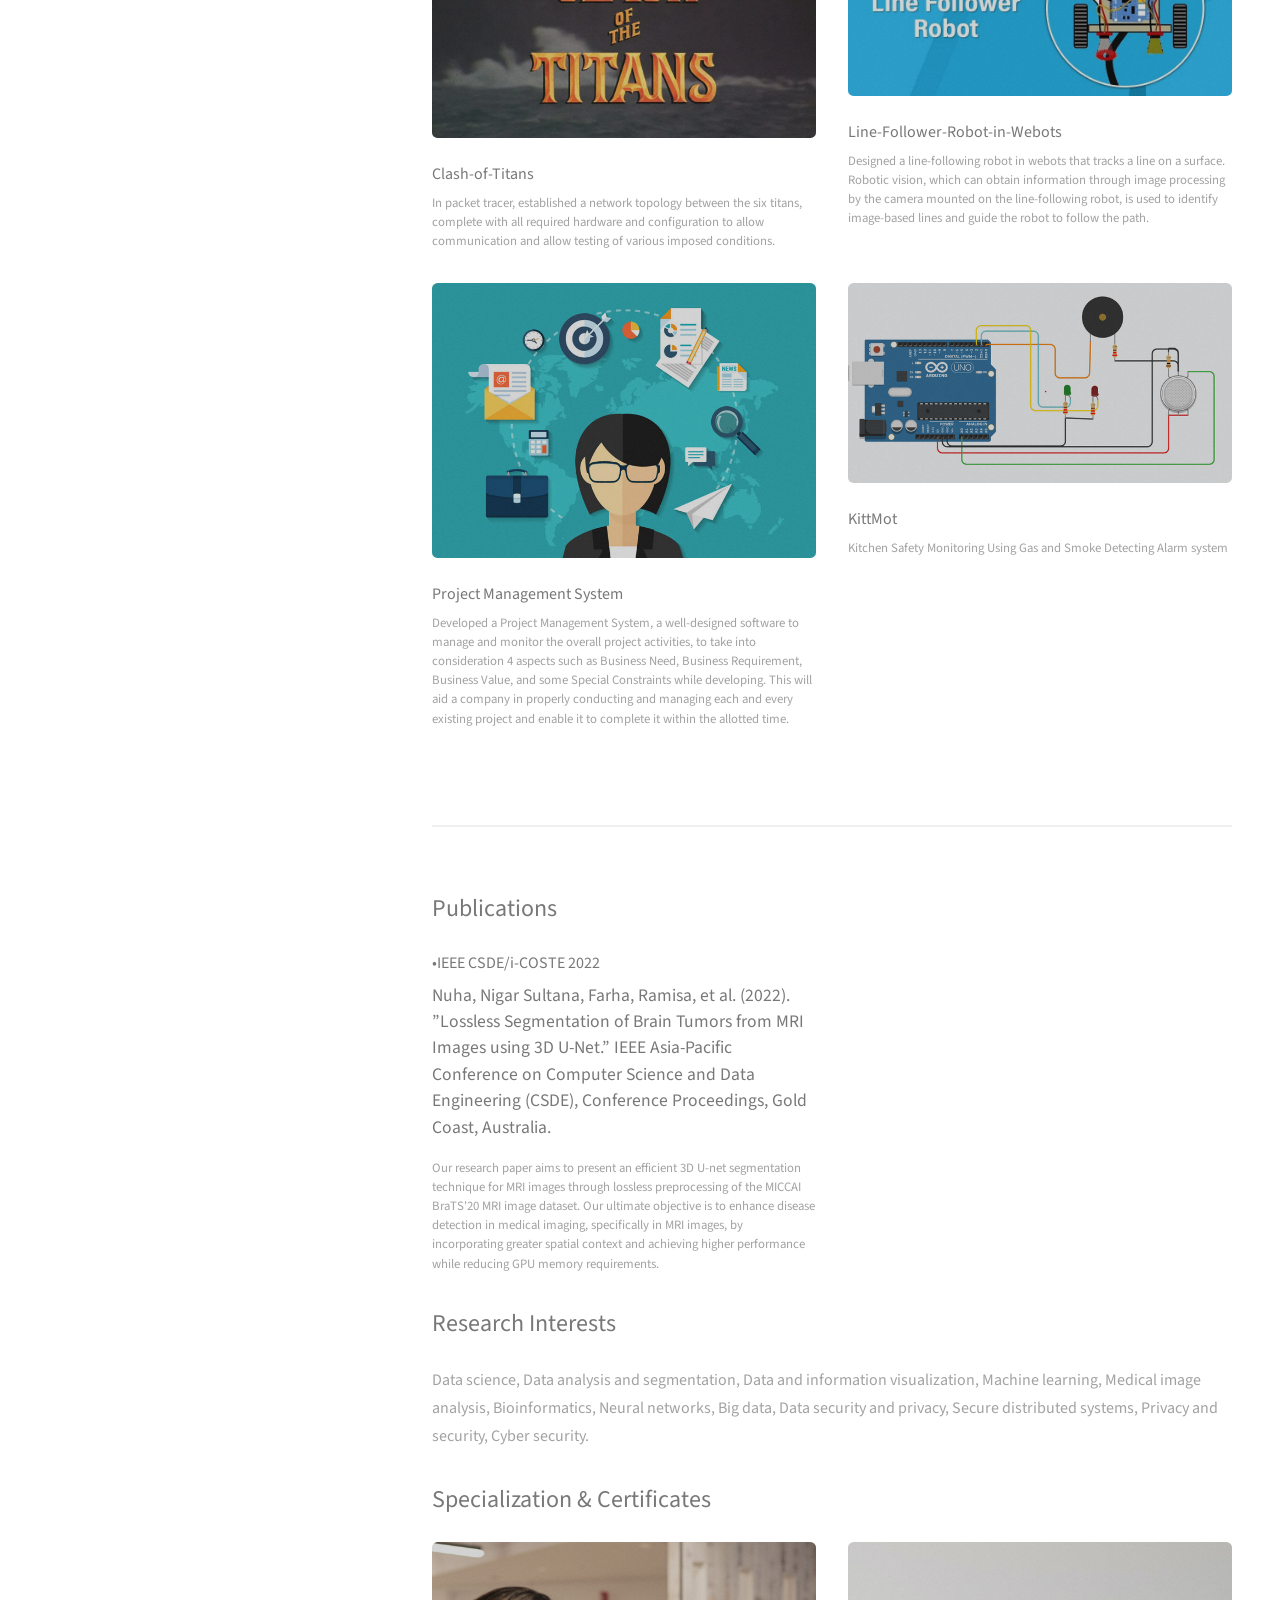
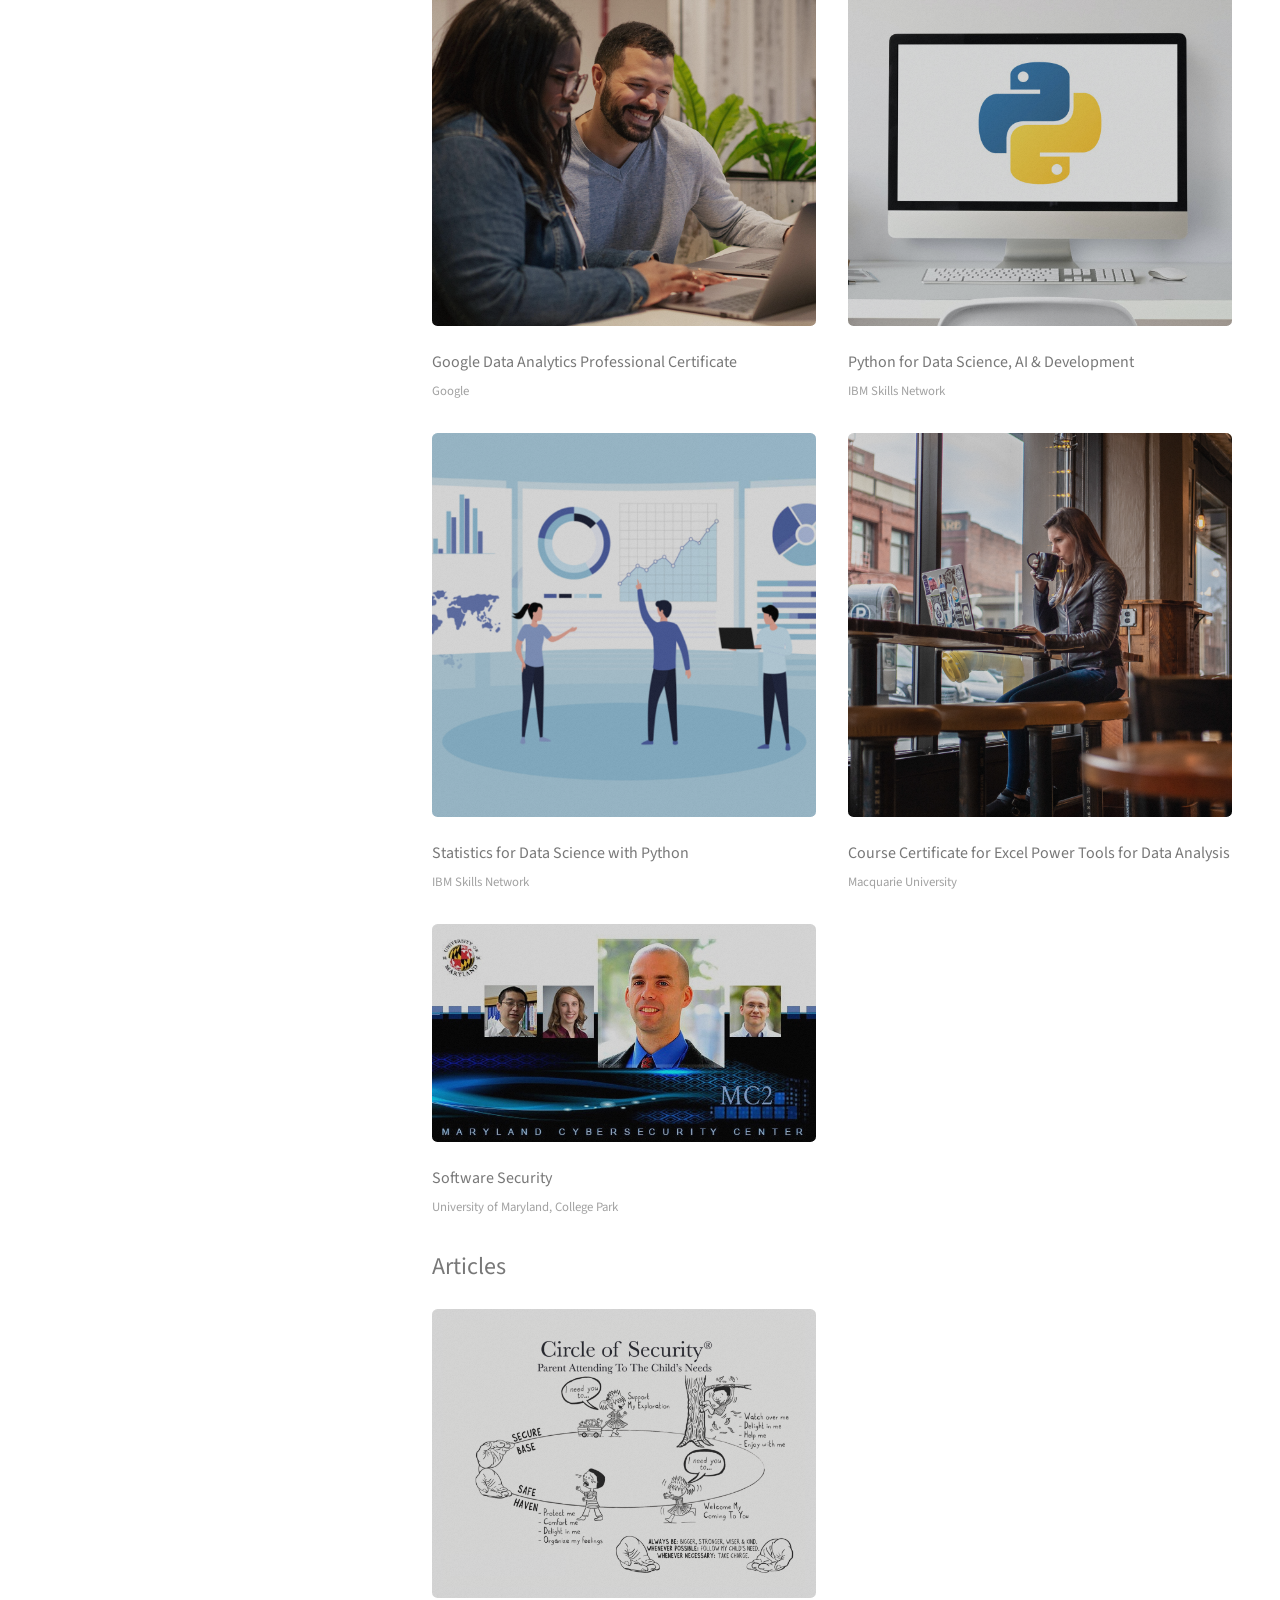
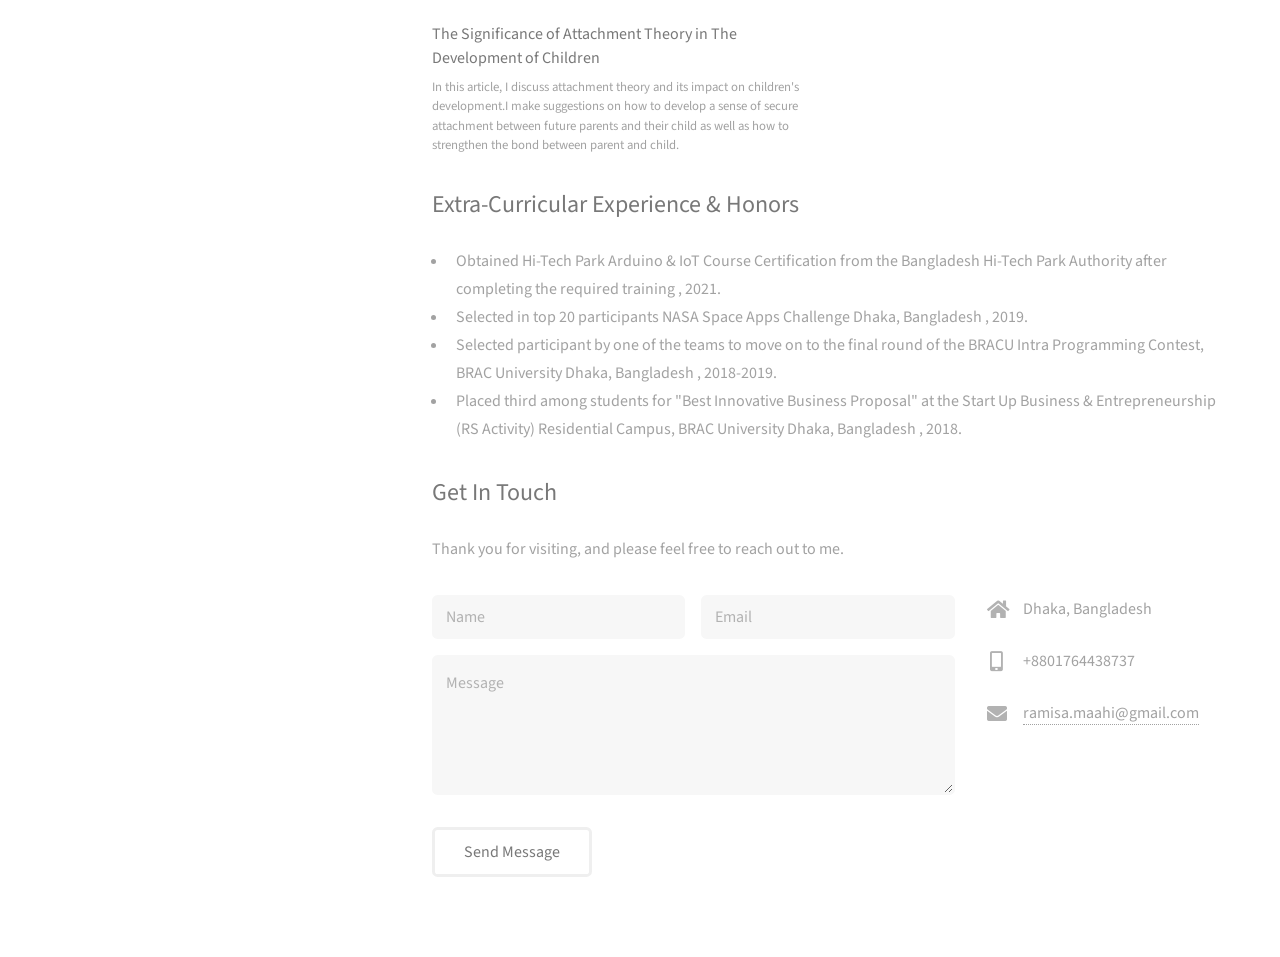
==== commit b3a35a2f: "Add files via upload" ====
--- a/index.html
+++ b/index.html
@@ -30,13 +30,11 @@
 						<header class="major">
 							<h2>Ramisa Farha Portfolio</h2>
 						</header>
-						<p>I recently obtained my bachelor's degree in Computer Science and Engineering. Good 
-							communication skills and the ability to perform productively under pressure are my key 
-							qualities. I worked on a range of projects during my degree, both as part of a team and on 
-							my own. When faced with difficulty, I am persistent and dedicated. Interactive and adaptive 
-							in every situation, and wish to serve through my expertise. I'm now studying to become a 
-							data scientist and learning how to use visualization techniques. Data analysis, visualization, and machine learning are some of my strengths. I have extensive experience 
-							with Python, Power BI, and SQL. </p>
+						<p> Welcome to my portfolio—a snapshot of my journey, skills, and aspirations in Computer Science and Engineering. With a recent Bachelor's degree in hand, I'm eager to take the next step on my academic path by pursuing a Ph.D. in Computer Science.
+							During my undergraduate studies, I not only gained fundamental technological concepts but also acquired vital soft skills. Strong communication skills and the ability to perform well under pressure are second nature to me. I've collaborated on diverse projects individually and in teams, refining my adaptability, persistence, and dedication.
+							My interest in data science was sparked during my third year of university. I got captivated by the convergence of data analysis, data visualization, and machine learning—a field in which I excel. I am proficient in data visualization, Python programming, SQL querying, and a range of analytical techniques, allowing me to efficiently transform raw data into meaningful insights leading to informed decisions.
+							This portfolio highlights my experiences and skills. It demonstrates my dedication and ability to contribute. Thank you for taking the time to look through my portfolio as I prepare to enter the world of higher studies.
+							 </p>
 							<h3>In the section below, you may view a selection of my projects and articles. Links to my projects' GitHub repositories will also be included.</h3>
 							<!--
 						<ul class="actions">
@@ -47,14 +45,24 @@
                     <section id="two">
 		                <h2>Research Interests</h2>
 	                    </header>
-	                    <p>Medical Image Analysis, Data analysis, Data segmentation, Data and information visualization, Machine learning,
-		                Bioinformatics, Internet of Things, Big data, Data security and privacy, Secure distributed systems, Privacy and security,
-		                Cyber security, Neural networks </p>
+	                    <p> Data science, Data analysis and segmentation, Data and information visualization, Machine learning, Medical image analysis,
+		                Bioinformatics, Neural networks, Big data, Data security and privacy, Secure distributed systems, Privacy and security,
+		                Cyber security. </p>
                     </section>
 				<!-- Three -->
 					<section id="three">
 						<h2>Some Projects I've Worked On</h2>
 						<div class="row">
+							<article class="col-6 col-12-xsmall work-item">
+								<a href="images/7761089-scaled.jpg" class="image fit thumb"><img src="images/7761089-scaled.jpg" alt="" /></a>
+								<a href="https://github.com/RamisaFarha/EDA-on-Student-Mental-Health"><h3>Exploratory Data Analysis on Student Mental Health</h3></a>
+								<p>Performed an exploratory data analysis on the student mental health dataset and gain insights into various factors related to mental health among students. The dataset contains information about students' age, gender, course, current year of study, depression status, and their experiences seeking specialist treatment. This report presents the findings and key observations obtained through exploratory data analysis.</p>
+							</article>
+							<article class="col-6 col-12-xsmall work-item">
+								<a href="images/Data-Analytics-For-Small-Business.jpg" class="image fit thumb"><img src="images/Data-Analytics-For-Small-Business.jpg" alt="" /></a>
+								<a href="https://github.com/RamisaFarha/EDA-on-Salaries-of-Different-Data-Science-Fields"><h3>EDA Project: Salaries of Different Data Science Fields</h3></a>
+								<p>Analyzed the salaries to explore the salaries across different data science fields in the data science domain. The dataset that was used for this analysis includes data on a number of variables that affect salary, including work year, experience level, employment type, job title, salary, currency, remote work ratio, firm location, and company size.</p>
+							</article>
 							<article class="col-6 col-12-xsmall work-item">
 								<a href="images/clashoftitans.webp" class="image fit thumb"><img src="images/clashoftitans.webp" alt="" /></a>
 								<a href="https://github.com/RamisaFarha/Clash-of-Titans"><h3>Clash-of-Titans</h3></a>
@@ -87,8 +95,26 @@
 						</ul>
 					    -->
 					</section>
-                <!-- Four -->	
+				<!-- Four -->	
 				<section id="four">
+					<h2>Publications</h2>
+					<div class="row">
+						<article class="col-6 col-12-xsmall work-item">
+							<a href="https://ieeexplore.ieee.org/document/10089263"><h3>•IEEE CSDE/i-COSTE 2022 </h3><h4> Nuha, Nigar Sultana, Farha, Ramisa, et al. (2022). ”Lossless Segmentation of Brain
+								Tumors from MRI Images using 3D U-Net.” IEEE Asia-Pacific Conference on Computer Science and Data Engineering
+								(CSDE), Conference Proceedings, Gold Coast, Australia.</h4></a>
+							<p>Our research paper aims to present an efficient 3D U-net segmentation technique for MRI images through lossless preprocessing of the MICCAI BraTS'20 MRI image dataset. Our ultimate objective is to enhance disease detection in medical imaging, specifically in MRI images, by incorporating greater spatial context and achieving higher performance while reducing GPU memory requirements.</p>
+						</article>
+						<!-- Two -->
+						<section id="two">
+							<h2>Research Interests</h2>
+							</header>
+							<p> Data science, Data analysis and segmentation, Data and information visualization, Machine learning, Medical image analysis,
+							Bioinformatics, Neural networks, Big data, Data security and privacy, Secure distributed systems, Privacy and security,
+							Cyber security. </p>
+						</section>	
+                <!-- Five -->	
+				<section id="five">
 					<h2>Specialization & Certificates</h2>
 					<div class="row">
 						<article class="col-6 col-12-xsmall work-item">
@@ -117,8 +143,8 @@
 							<p>University of Maryland, College Park</p>
 						</article>
 					</section>	
-				<!-- Five -->	
-				<section id="five">
+				<!-- Six -->	
+				<section id="six">
 					<h2>Articles</h2>
 					<div class="row">
 						<article class="col-6 col-12-xsmall work-item">
@@ -126,8 +152,8 @@
 							<a href="https://medium.com/p/c122eec1b3c8"><h3>The Significance of Attachment Theory in The Development of Children</h3></a>
 							<p>In this article, I discuss attachment theory and its impact on children's development.I make suggestions on how to develop a sense of secure attachment between future parents and their child as well as how to strengthen the bond between parent and child.</p>
 						</article>	
-				<!-- Six -->	
-				<section id="six">
+				<!-- Seven -->	
+				<section id="seven">
 					<h2>Extra-Curricular Experience & Honors</h2>
 					<div >
 						<article class="col-6 col-12-xsmall work-item">
@@ -152,8 +178,8 @@
 						</article>
 						-->
 					</section>		
-				<!-- Seven -->
-					<section id="Seven">
+				<!-- Eight -->
+					<section id="eight">
 						<h2>Get In Touch</h2>
 						<p>Thank you for visiting, and please feel free to reach out to me.</p>
 						<div class="row">
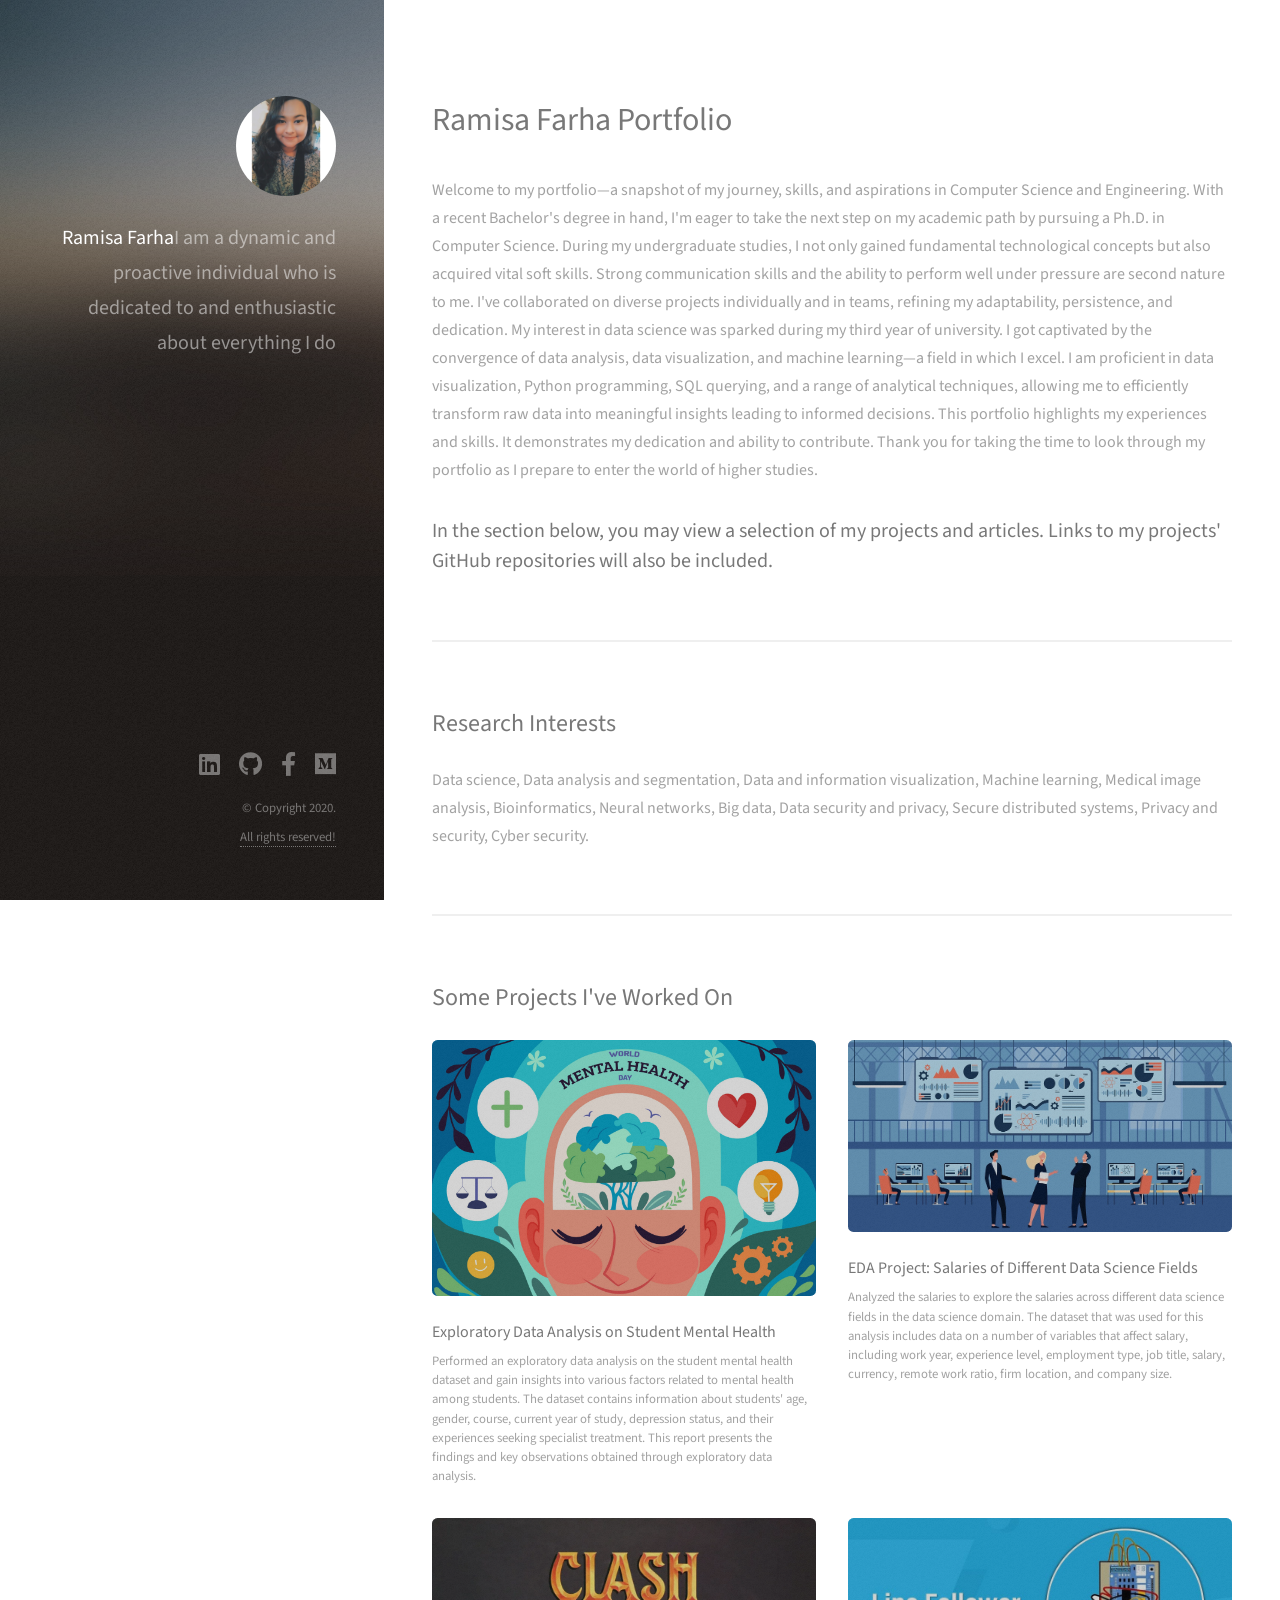
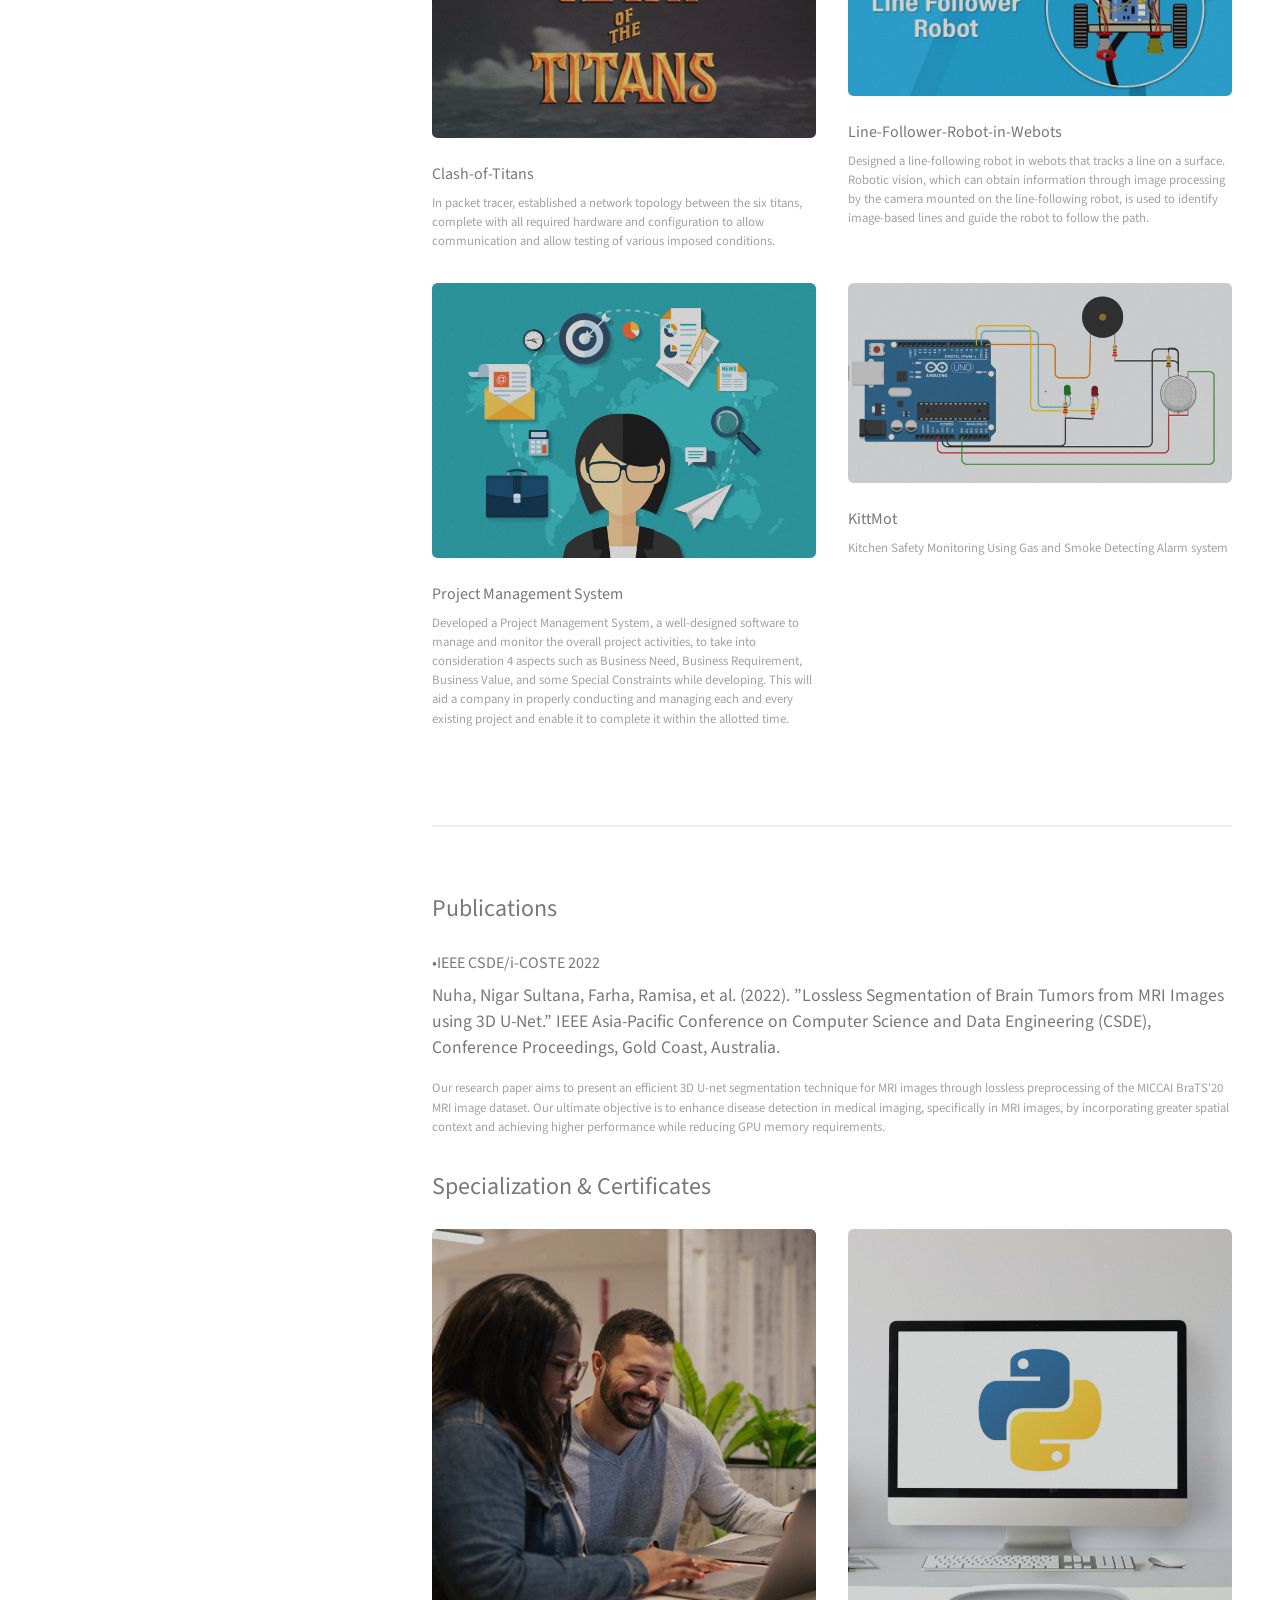
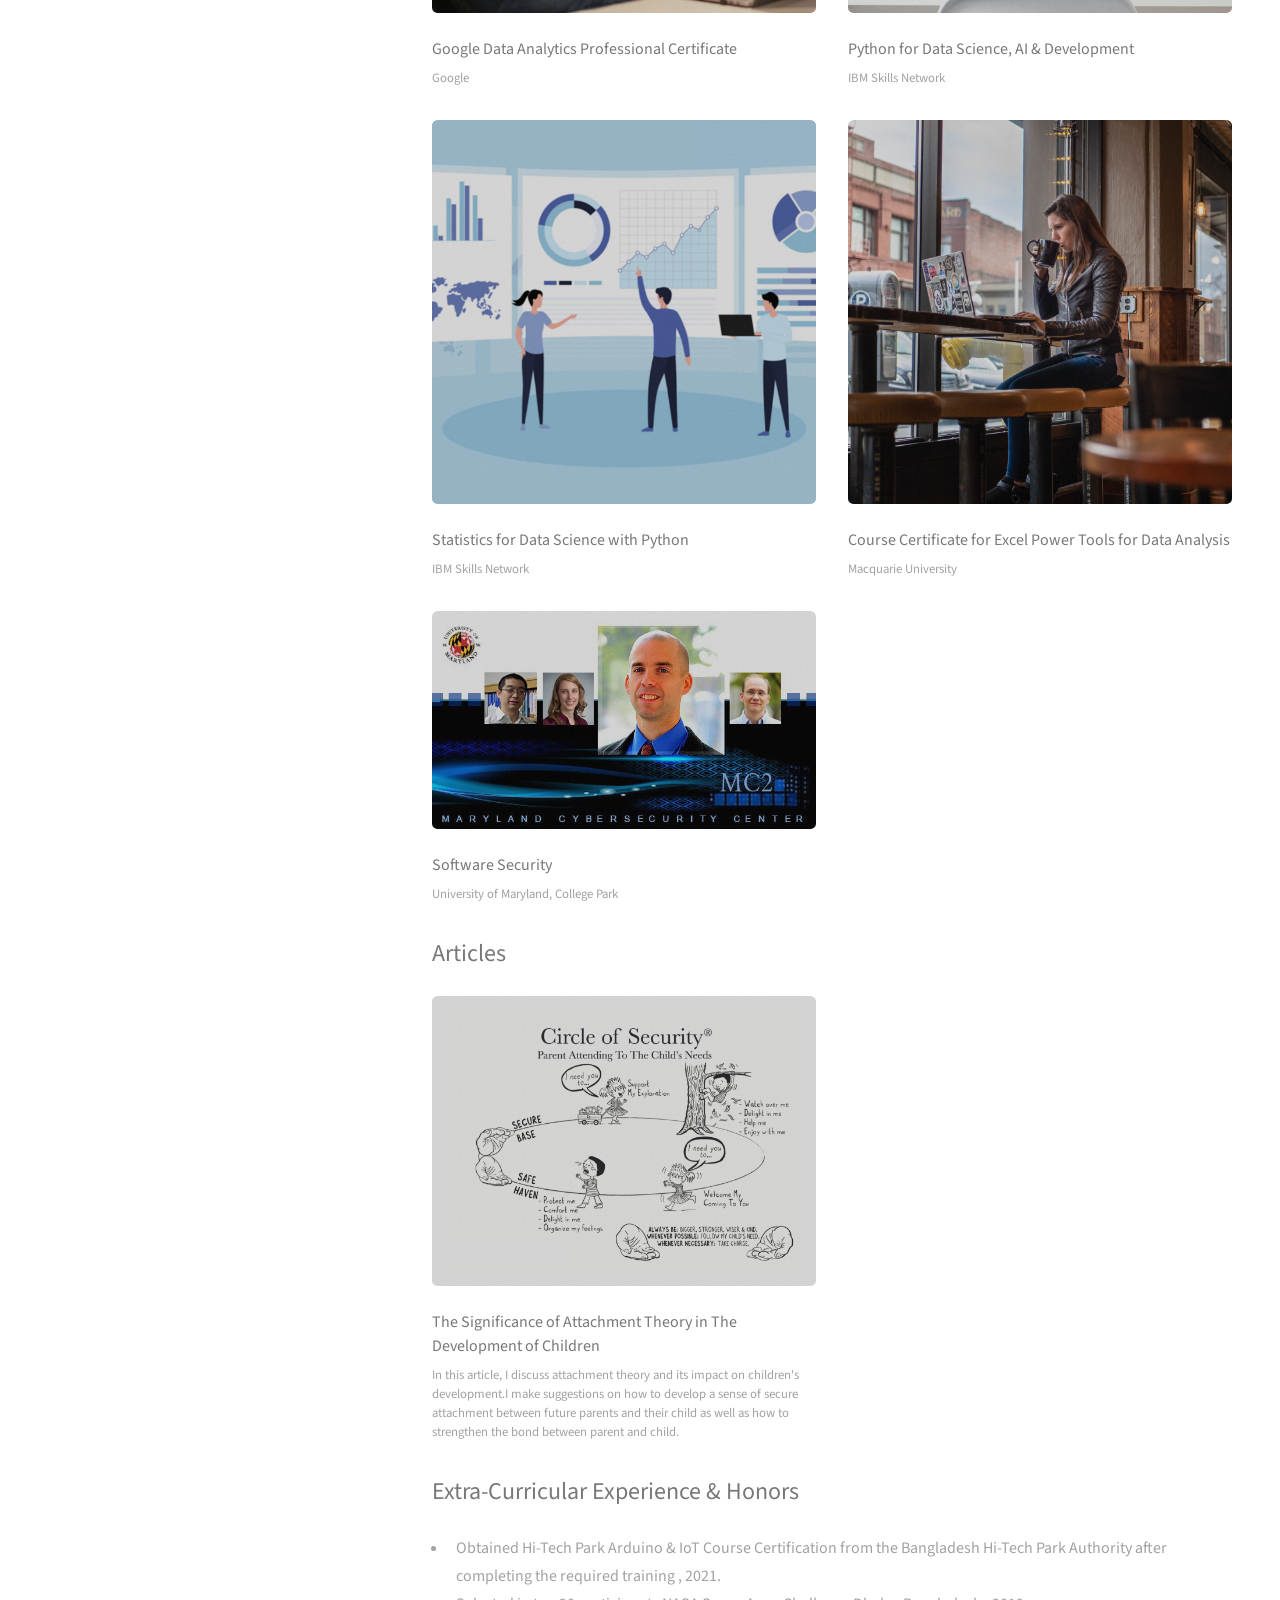
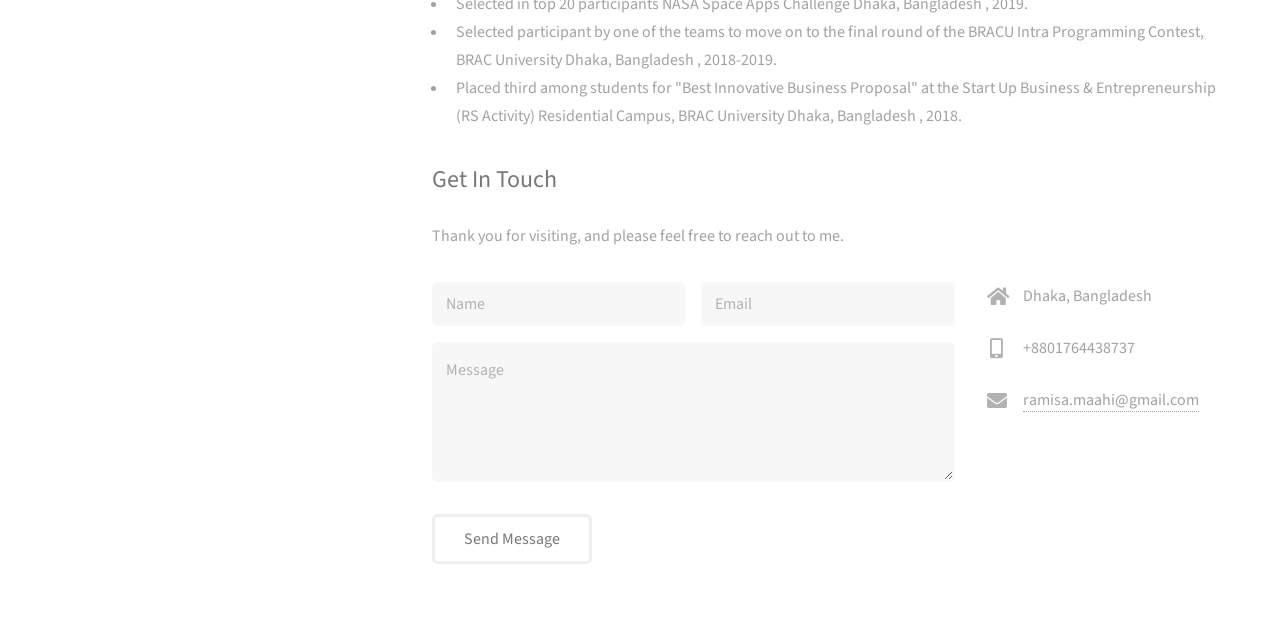
==== commit 5177c49d: "Add files via upload" ====
--- a/index.html
+++ b/index.html
@@ -98,21 +98,12 @@
 				<!-- Four -->	
 				<section id="four">
 					<h2>Publications</h2>
-					<div class="row">
 						<article class="col-6 col-12-xsmall work-item">
 							<a href="https://ieeexplore.ieee.org/document/10089263"><h3>•IEEE CSDE/i-COSTE 2022 </h3><h4> Nuha, Nigar Sultana, Farha, Ramisa, et al. (2022). ”Lossless Segmentation of Brain
 								Tumors from MRI Images using 3D U-Net.” IEEE Asia-Pacific Conference on Computer Science and Data Engineering
 								(CSDE), Conference Proceedings, Gold Coast, Australia.</h4></a>
 							<p>Our research paper aims to present an efficient 3D U-net segmentation technique for MRI images through lossless preprocessing of the MICCAI BraTS'20 MRI image dataset. Our ultimate objective is to enhance disease detection in medical imaging, specifically in MRI images, by incorporating greater spatial context and achieving higher performance while reducing GPU memory requirements.</p>
 						</article>
-						<!-- Two -->
-						<section id="two">
-							<h2>Research Interests</h2>
-							</header>
-							<p> Data science, Data analysis and segmentation, Data and information visualization, Machine learning, Medical image analysis,
-							Bioinformatics, Neural networks, Big data, Data security and privacy, Secure distributed systems, Privacy and security,
-							Cyber security. </p>
-						</section>	
                 <!-- Five -->	
 				<section id="five">
 					<h2>Specialization & Certificates</h2>
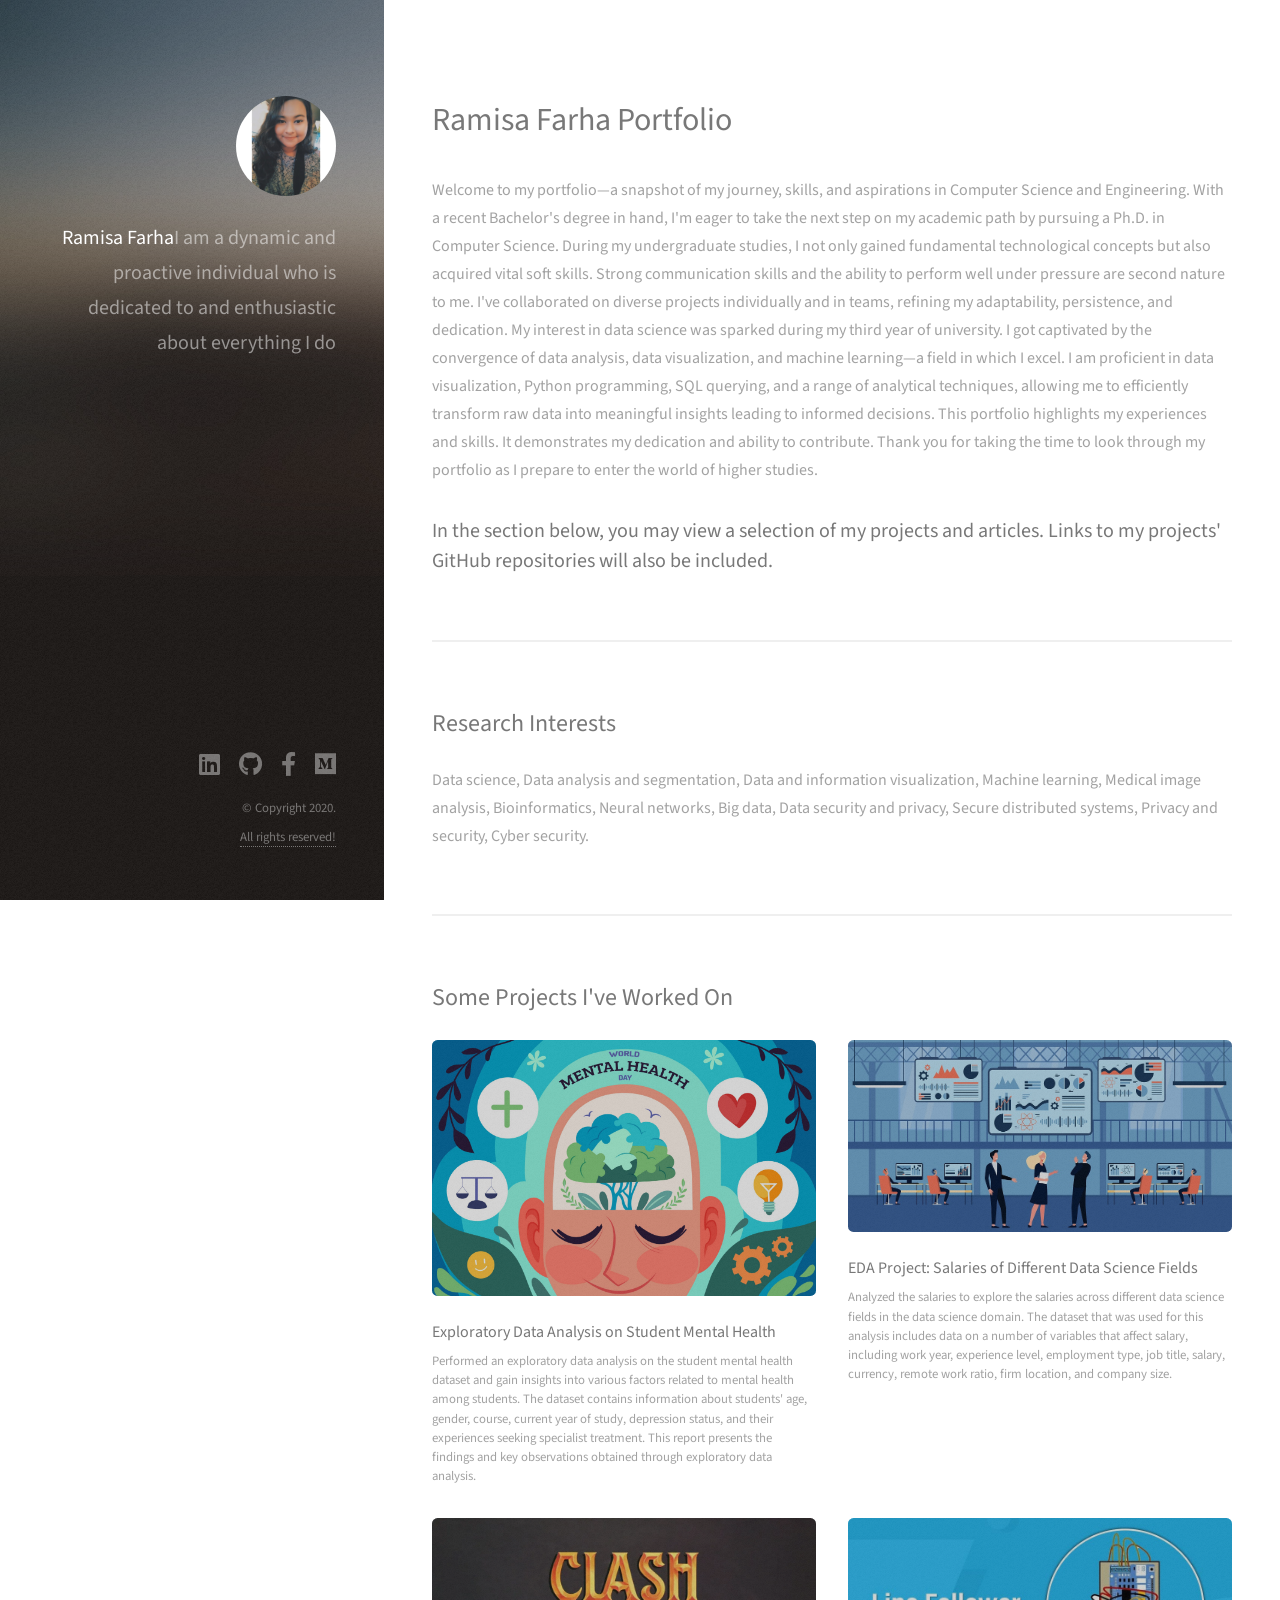
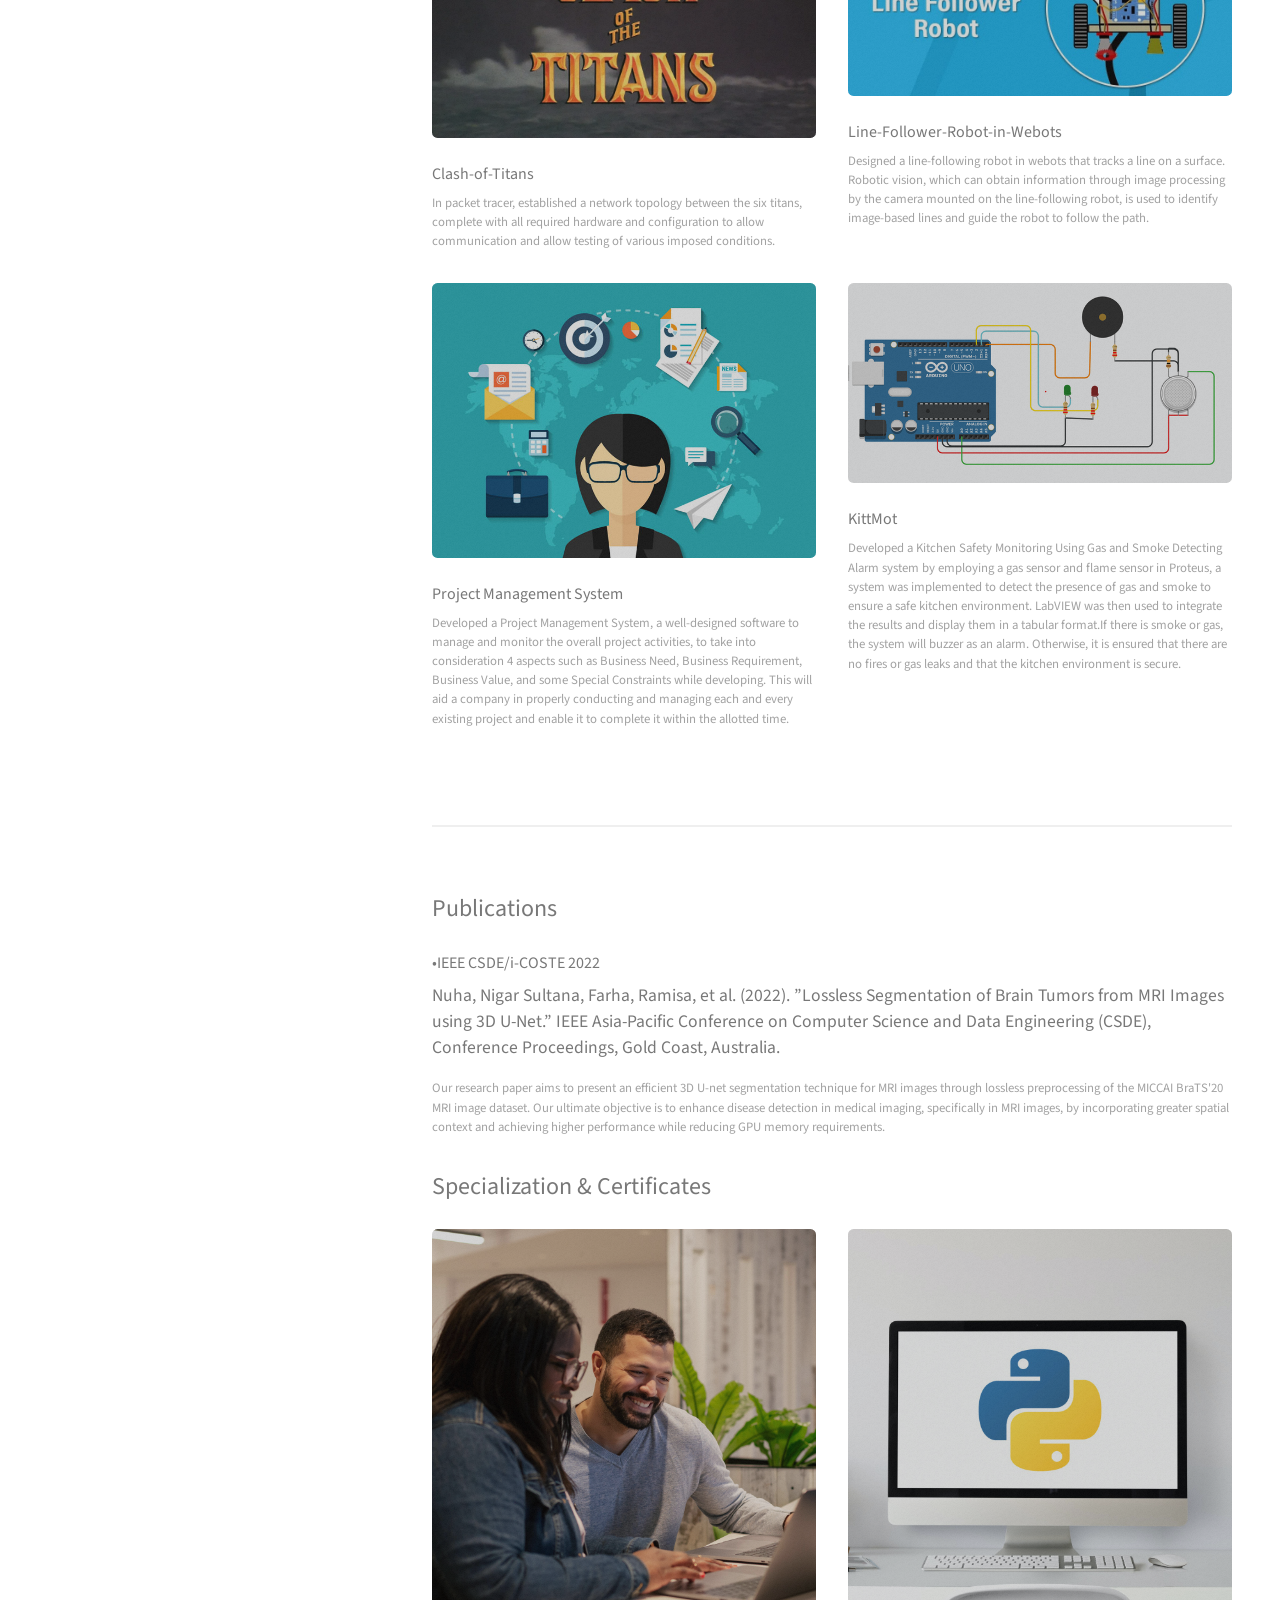
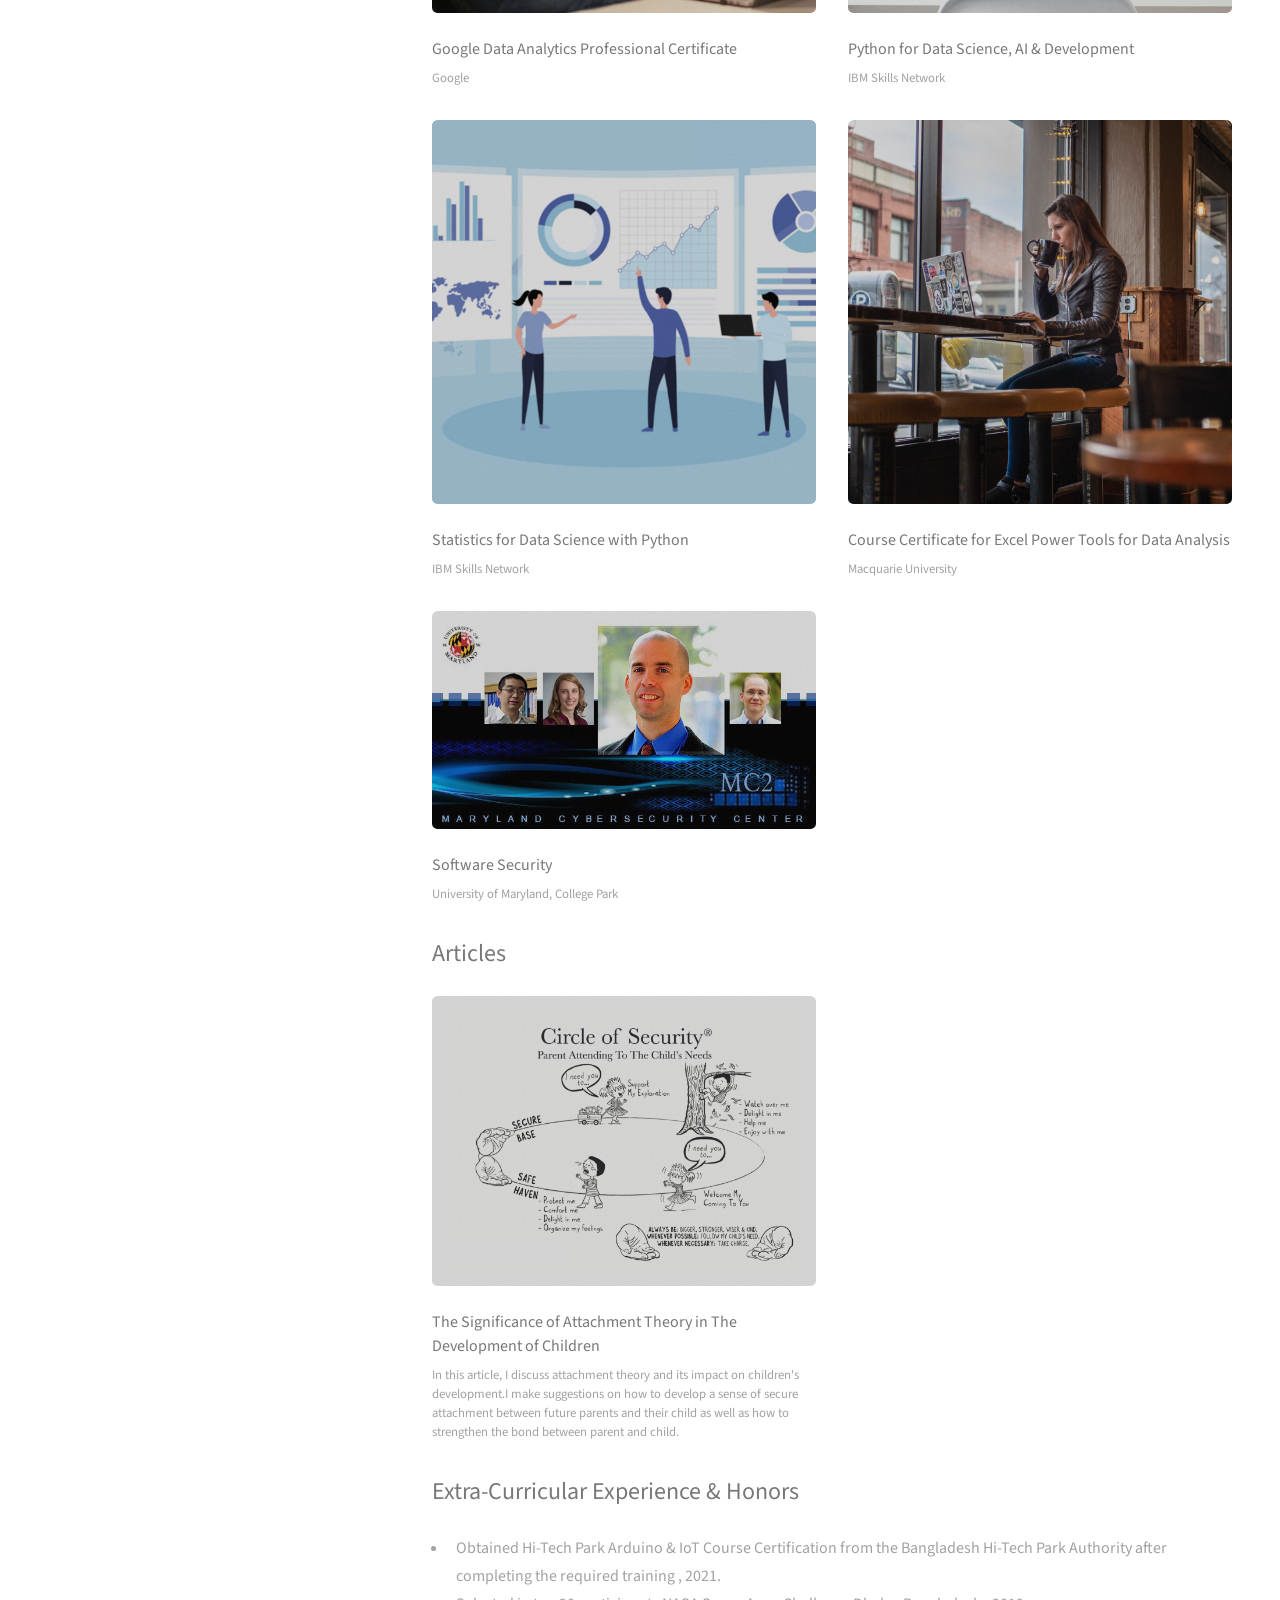
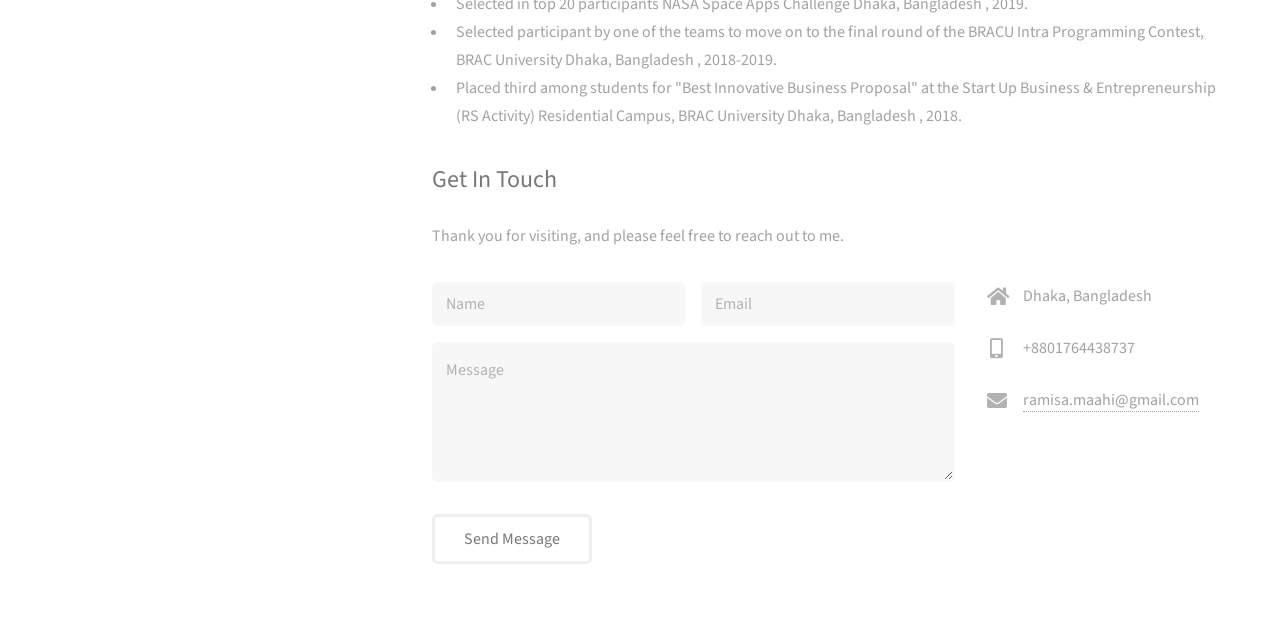
==== commit dc79abbc: "Add files via upload" ====
--- a/index.html
+++ b/index.html
@@ -81,7 +81,11 @@
 							<article class="col-6 col-12-xsmall work-item">
 								<a href="images/gas-660x344.png" class="image fit thumb"><img src="images/gas-660x344.png" alt="" /></a>
 								<a href="https://github.com/RamisaFarha/Arduino-Project-KittMot"><h3>KittMot</h3></a>
-								<p>Kitchen Safety Monitoring Using Gas and Smoke Detecting Alarm system</p>
+								<p>Developed a Kitchen Safety Monitoring Using Gas and Smoke Detecting Alarm system by employing a gas sensor and flame sensor in Proteus, a system was implemented to 
+									detect the presence of gas and smoke to ensure a safe kitchen environment. LabVIEW 
+									was then used to integrate the results and display them in a tabular format.If there is 
+									smoke or gas, the system will buzzer as an alarm. Otherwise, it is ensured that there 
+									are no fires or gas leaks and that the kitchen environment is secure.</p>
 							</article>
 							<!--
 							<article class="col-6 col-12-xsmall work-item">
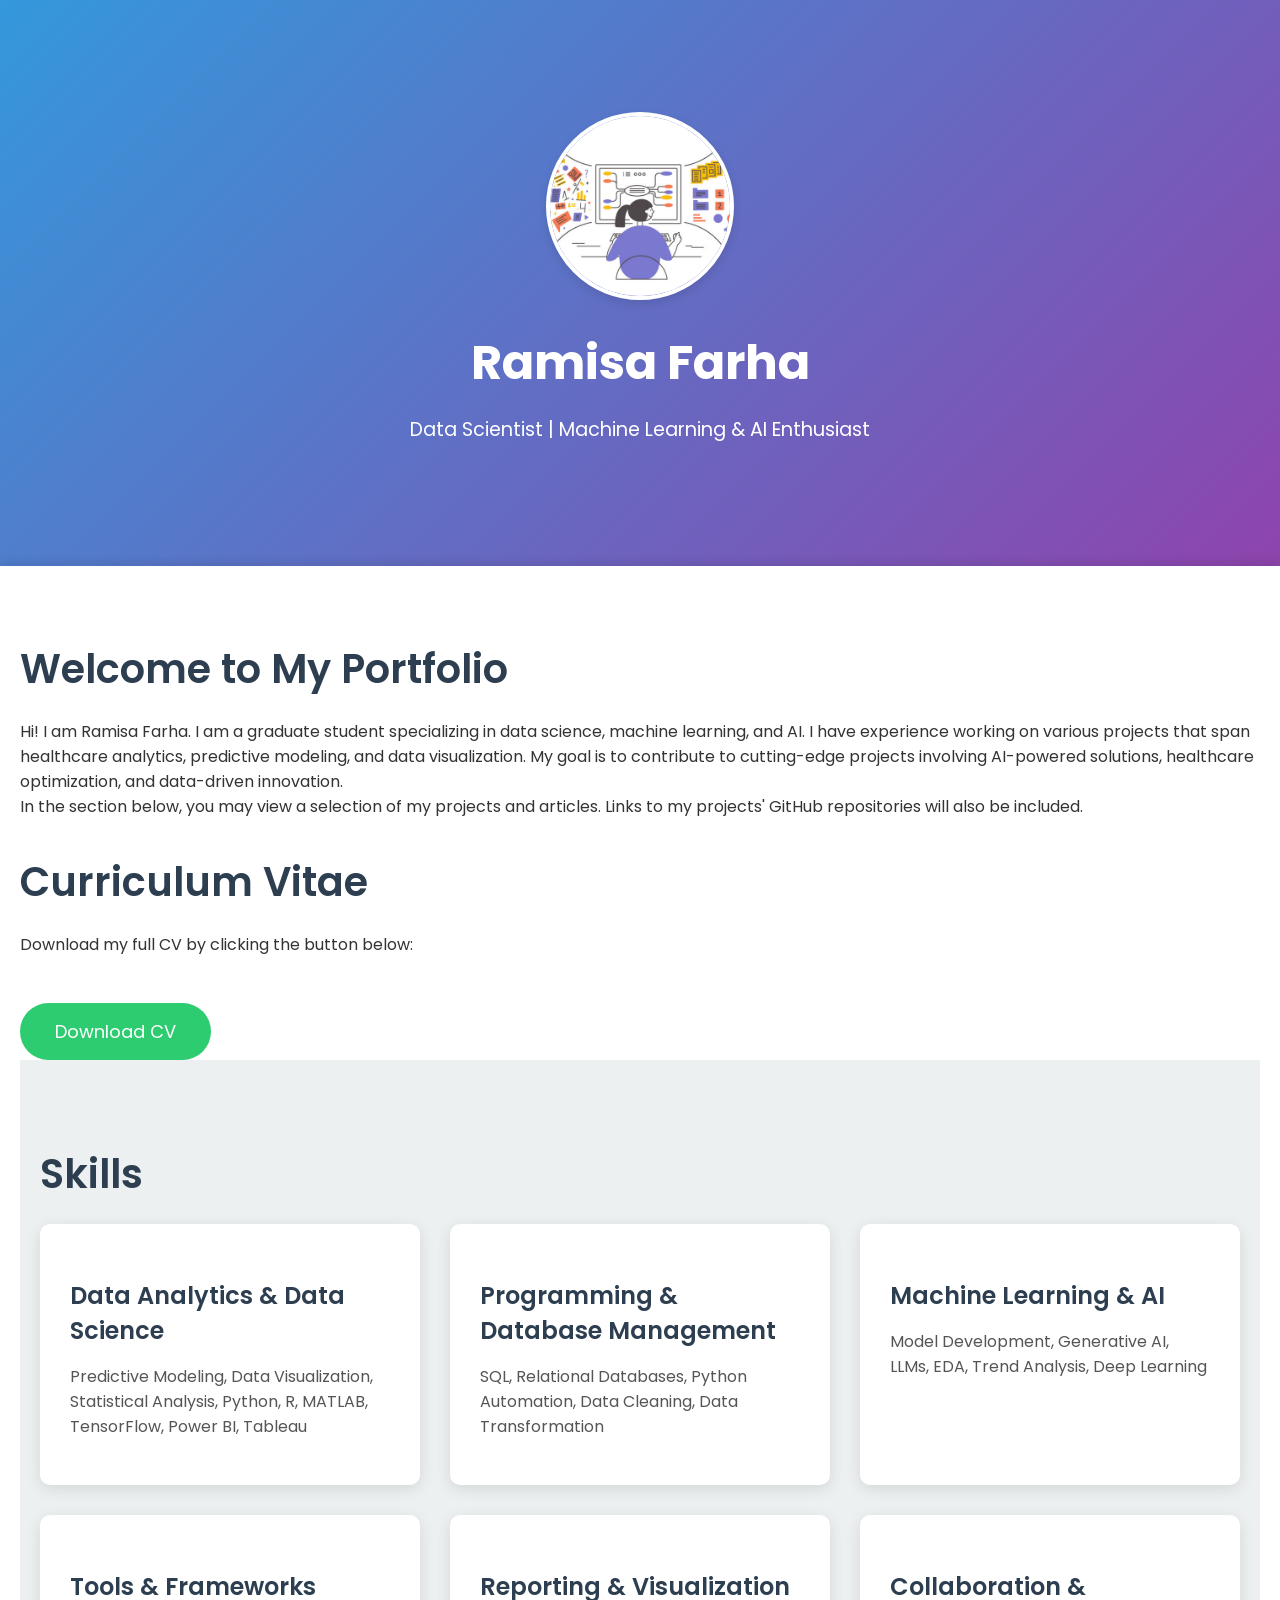
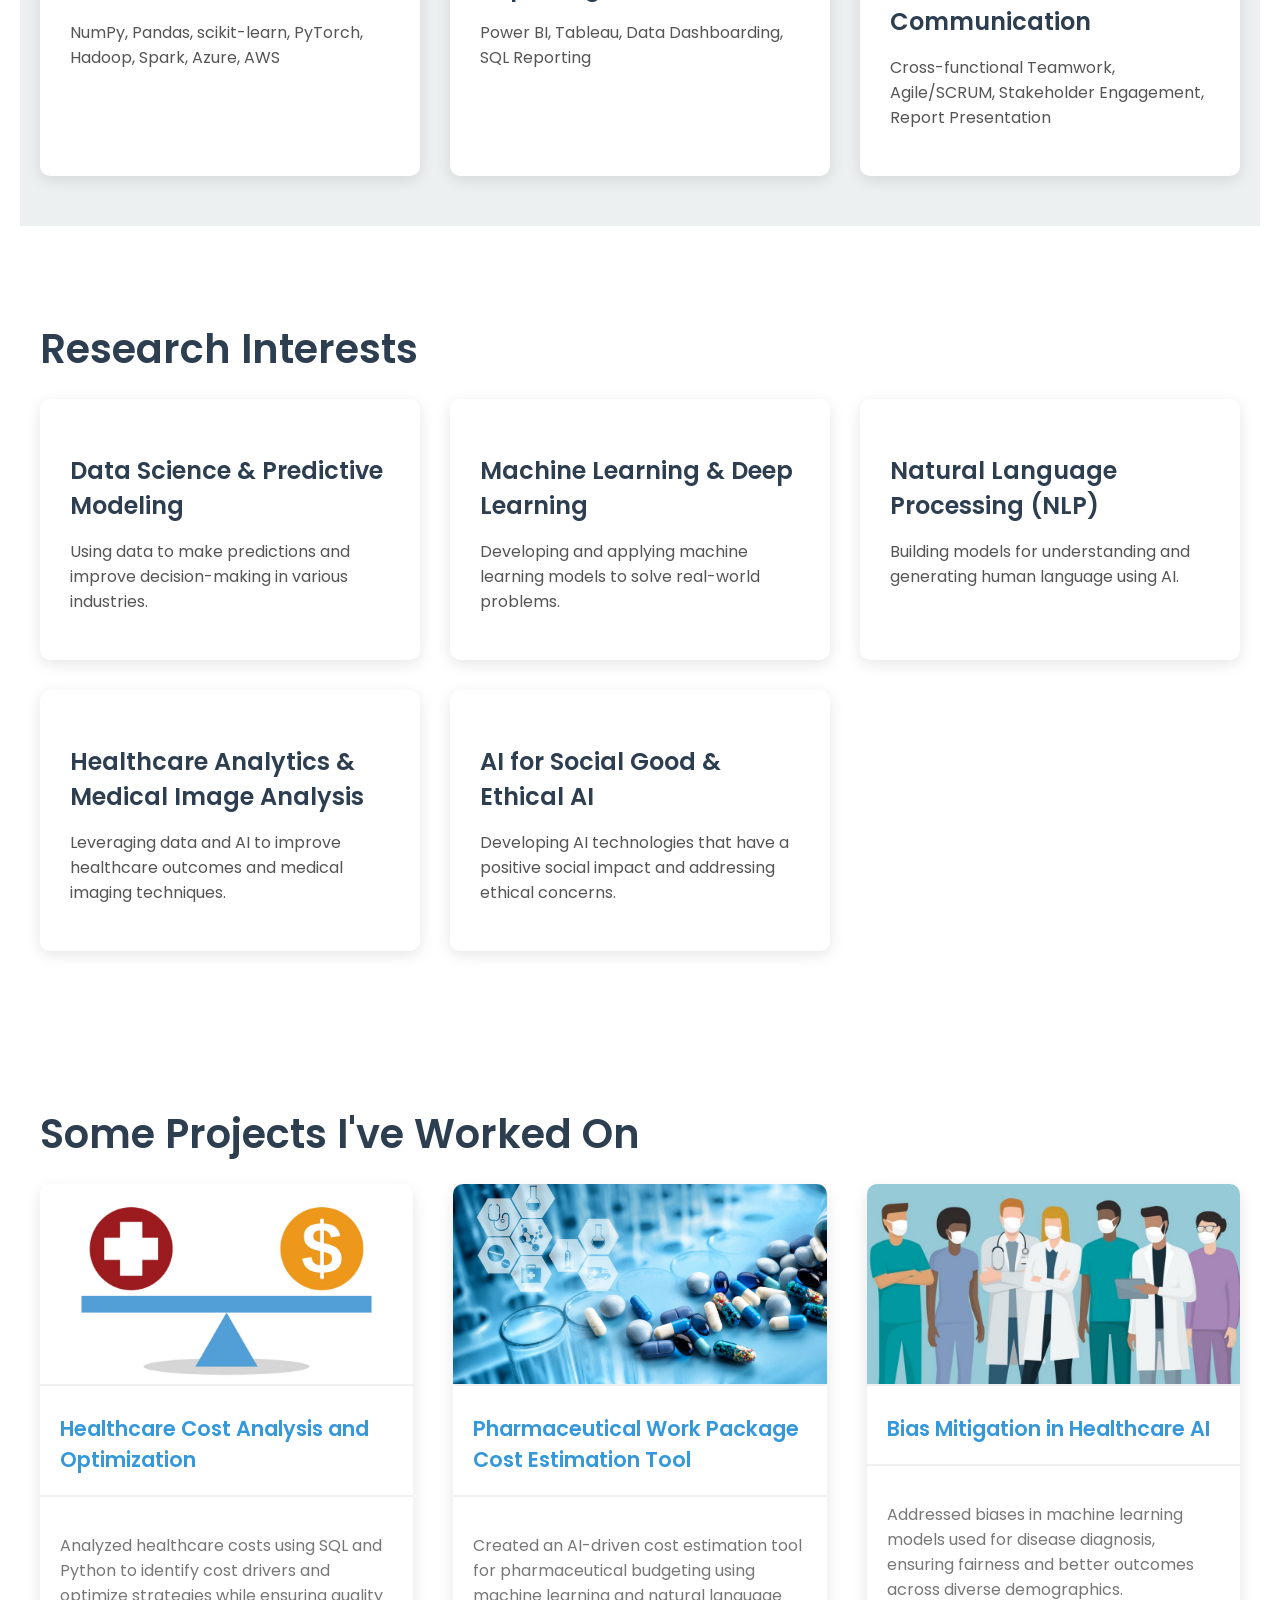
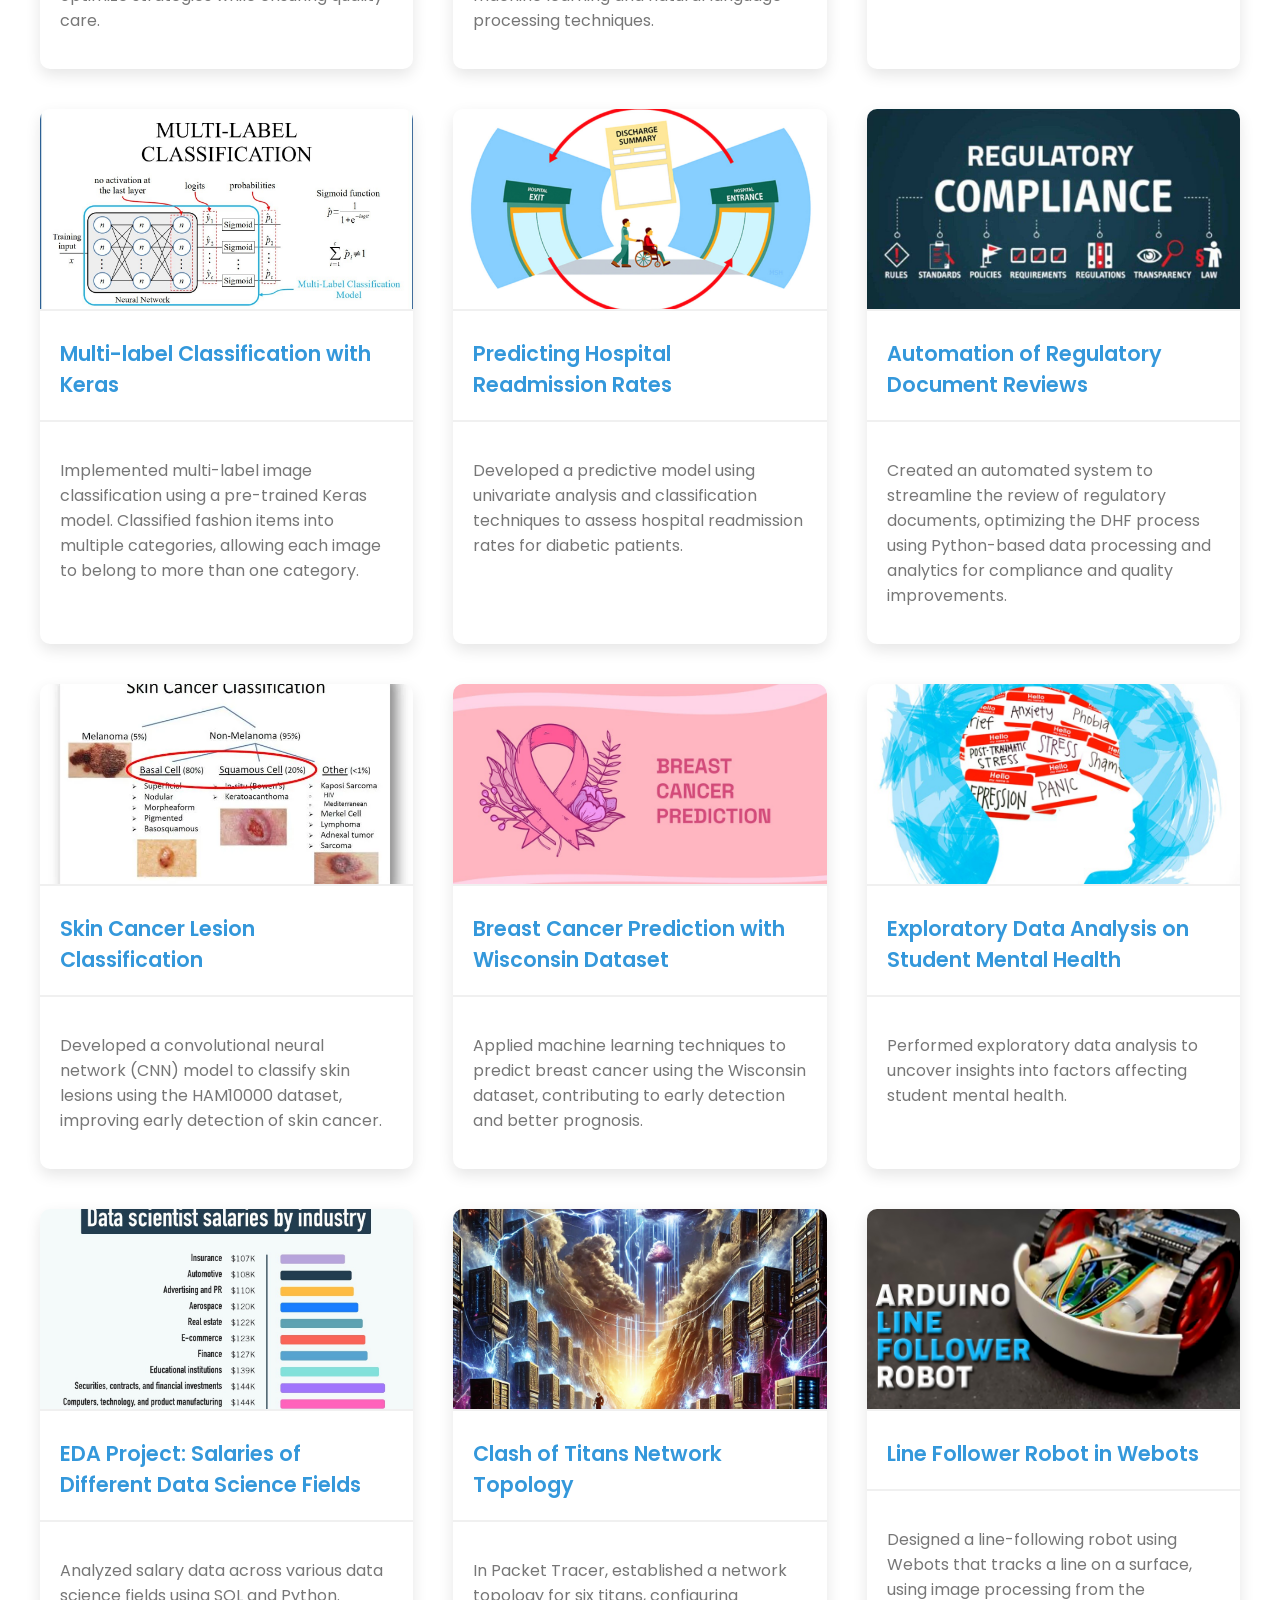
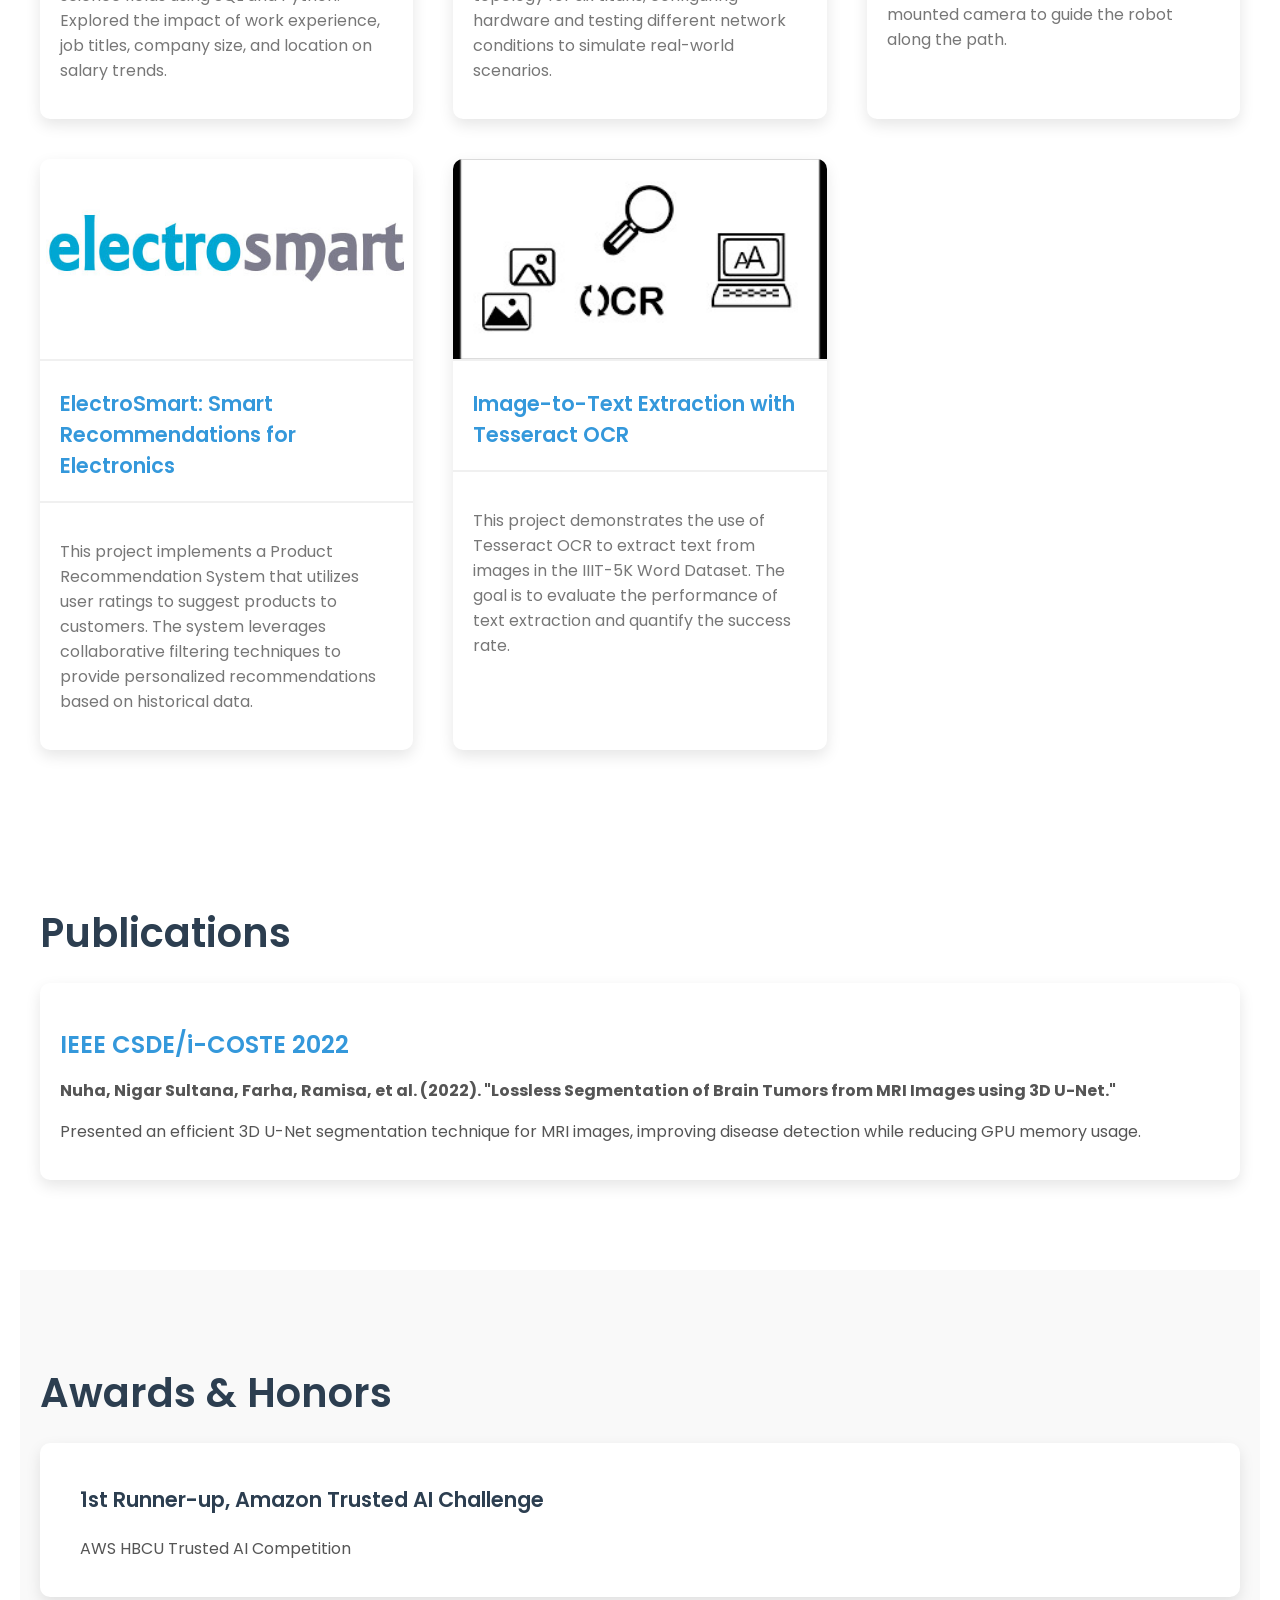
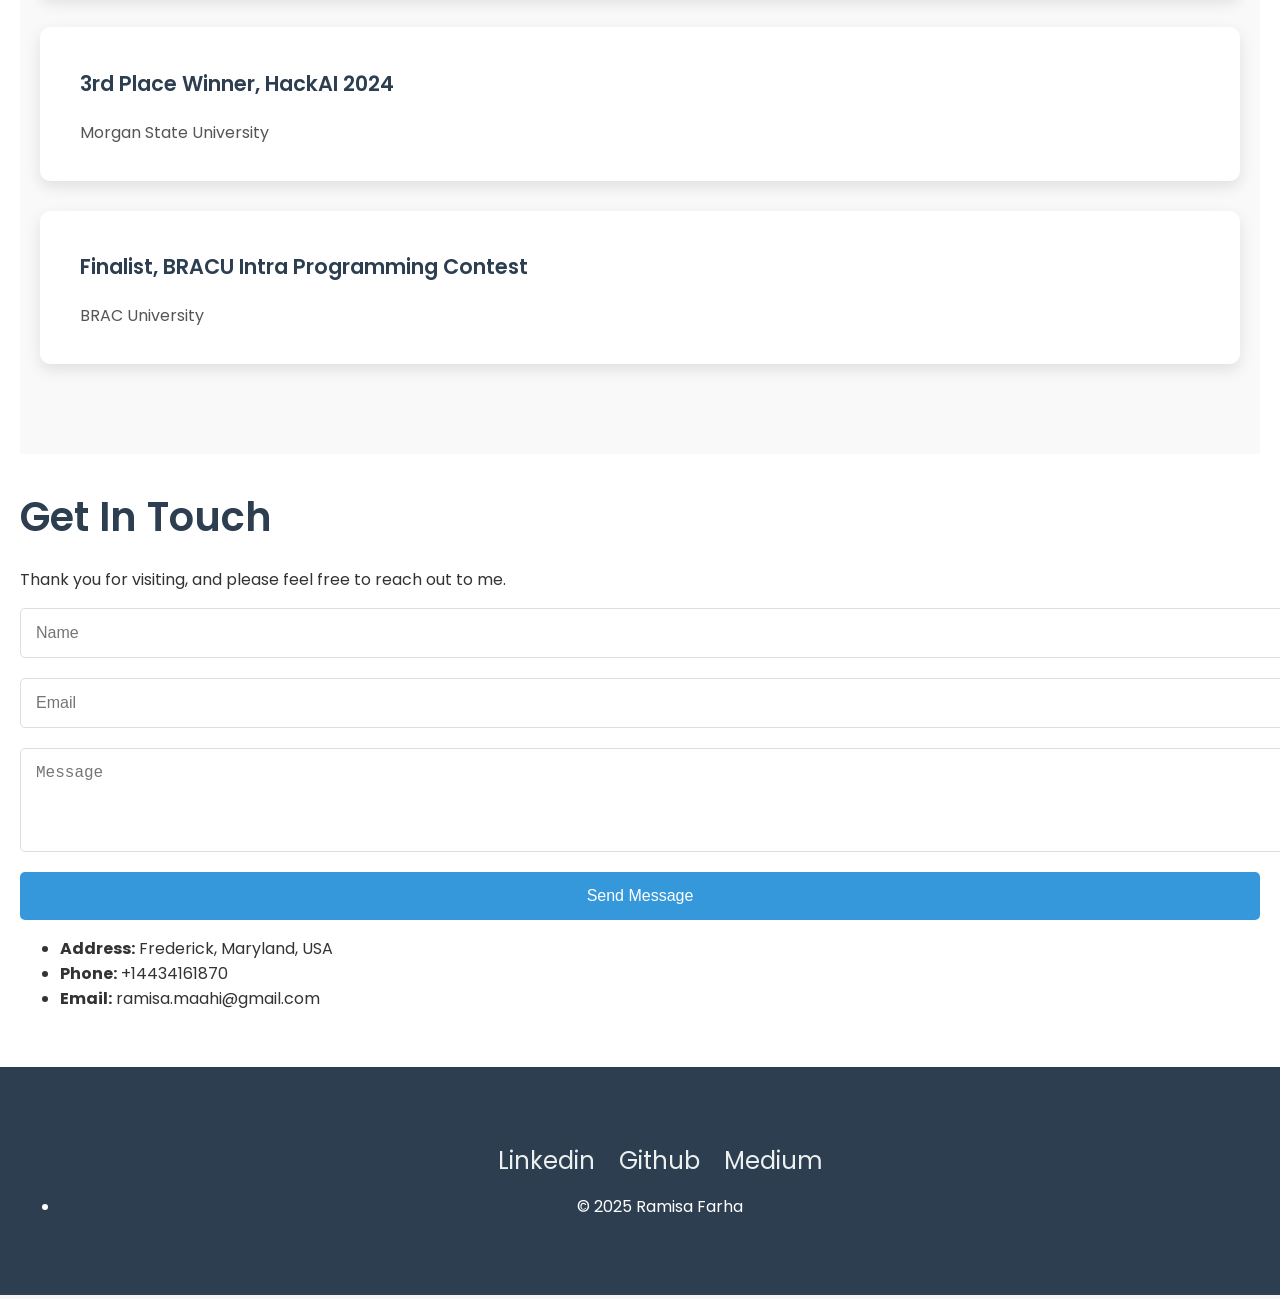
==== commit e1bd6aec: "Initial commit - Added project files" ====
--- a/index.html
+++ b/index.html
@@ -1,556 +1,654 @@
-<!DOCTYPE HTML>
-<!--
-	Strata by HTML5 UP
-	html5up.net | @ajlkn
-	Free for personal and commercial use under the CCA 3.0 license (html5up.net/license)
--->
-<html>
-	<head>
-		<title>Strata by HTML5 UP</title>
-		<meta charset="utf-8" />
-		<meta name="viewport" content="width=device-width, initial-scale=1, user-scalable=no" />
-		<link rel="stylesheet" href="assets/css/main.css" />
-	</head>
-	<body class="is-preload">
-
-		<!-- Header -->
-			<header id="header">
-				<div class="inner">
-					<a href="#" class="image avatar"><img src="images/Ramisa Farha Photo.jpg" alt="" /></a>
-					<h1><strong>Ramisa Farha</strong><br />I am a dynamic and proactive individual who is dedicated to and enthusiastic about 
-						everything I do</h1>
-				</div>
-			</header>
-
-		<!-- Main -->
-			<div id="main">
-
-				<!-- One -->
-					<section id="one">
-						<header class="major">
-							<h2>Ramisa Farha Portfolio</h2>
-						</header>
-						<p> Welcome to my portfolio—a snapshot of my journey, skills, and aspirations in Computer Science and Engineering. With a recent Bachelor's degree in hand, I'm eager to take the next step on my academic path by pursuing a Ph.D. in Computer Science.
-							During my undergraduate studies, I not only gained fundamental technological concepts but also acquired vital soft skills. Strong communication skills and the ability to perform well under pressure are second nature to me. I've collaborated on diverse projects individually and in teams, refining my adaptability, persistence, and dedication.
-							My interest in data science was sparked during my third year of university. I got captivated by the convergence of data analysis, data visualization, and machine learning—a field in which I excel. I am proficient in data visualization, Python programming, SQL querying, and a range of analytical techniques, allowing me to efficiently transform raw data into meaningful insights leading to informed decisions.
-							This portfolio highlights my experiences and skills. It demonstrates my dedication and ability to contribute. Thank you for taking the time to look through my portfolio as I prepare to enter the world of higher studies.
-							 </p>
-							<h3>In the section below, you may view a selection of my projects and articles. Links to my projects' GitHub repositories will also be included.</h3>
-							<!--
-						<ul class="actions">
-							<li><a href="#" class="button">Learn More</a></li>
-						</ul>-->
-					</section>
-                <!-- Two -->
-                    <section id="two">
-		                <h2>Research Interests</h2>
-	                    </header>
-	                    <p> Data science, Data analysis and segmentation, Data and information visualization, Machine learning, Medical image analysis,
-		                Bioinformatics, Neural networks, Big data, Data security and privacy, Secure distributed systems, Privacy and security,
-		                Cyber security. </p>
-                    </section>
-				<!-- Three -->
-					<section id="three">
-						<h2>Some Projects I've Worked On</h2>
-						<div class="row">
-							<article class="col-6 col-12-xsmall work-item">
-								<a href="images/7761089-scaled.jpg" class="image fit thumb"><img src="images/7761089-scaled.jpg" alt="" /></a>
-								<a href="https://github.com/RamisaFarha/EDA-on-Student-Mental-Health"><h3>Exploratory Data Analysis on Student Mental Health</h3></a>
-								<p>Performed an exploratory data analysis on the student mental health dataset and gain insights into various factors related to mental health among students. The dataset contains information about students' age, gender, course, current year of study, depression status, and their experiences seeking specialist treatment. This report presents the findings and key observations obtained through exploratory data analysis.</p>
-							</article>
-							<article class="col-6 col-12-xsmall work-item">
-								<a href="images/Data-Analytics-For-Small-Business.jpg" class="image fit thumb"><img src="images/Data-Analytics-For-Small-Business.jpg" alt="" /></a>
-								<a href="https://github.com/RamisaFarha/EDA-on-Salaries-of-Different-Data-Science-Fields"><h3>EDA Project: Salaries of Different Data Science Fields</h3></a>
-								<p>Analyzed the salaries to explore the salaries across different data science fields in the data science domain. The dataset that was used for this analysis includes data on a number of variables that affect salary, including work year, experience level, employment type, job title, salary, currency, remote work ratio, firm location, and company size.</p>
-							</article>
-							<article class="col-6 col-12-xsmall work-item">
-								<a href="images/clashoftitans.webp" class="image fit thumb"><img src="images/clashoftitans.webp" alt="" /></a>
-								<a href="https://github.com/RamisaFarha/Clash-of-Titans"><h3>Clash-of-Titans</h3></a>
-								<p>In packet tracer, established a network topology between the six titans, complete with all required hardware and configuration to allow communication and allow testing of various imposed conditions.</p>
-							</article>
-							<article class="col-6 col-12-xsmall work-item">
-								<a href="images/Line-Follower-Robot.jpg" class="image fit thumb"><img src="images/Line-Follower-Robot.jpg" alt="" /></a>
-								<a href=https://github.com/RamisaFarha/Line-Follower-Robot-in-Webots><h3>Line-Follower-Robot-in-Webots</h3></a>
-								<p>Designed a line-following robot in webots that tracks a line on a surface. Robotic vision, which can obtain information through image processing by the camera mounted on the line-following robot, is used to identify image-based lines and guide the robot to follow the path.</p>
-							</article>
-							<article class="col-6 col-12-xsmall work-item">
-								<a href="images/3-project-management-software.jpg" class="image fit thumb"><img src="images/3-project-management-software.jpg" alt="" /></a>
-								<a href="https://github.com/RamisaFarha/Project-Management-System"><h3>Project Management System</h3></a> 
-								<p>Developed a Project Management System, a well-designed software to manage and monitor the overall project activities, to take into consideration 4 aspects such as Business Need, Business Requirement, Business Value, and some Special Constraints while developing. This will aid a company in properly conducting and managing each and every existing project and enable it to complete it within the allotted time.								</p>
-							</article>
-							<article class="col-6 col-12-xsmall work-item">
-								<a href="images/gas-660x344.png" class="image fit thumb"><img src="images/gas-660x344.png" alt="" /></a>
-								<a href="https://github.com/RamisaFarha/Arduino-Project-KittMot"><h3>KittMot</h3></a>
-								<p>Developed a Kitchen Safety Monitoring Using Gas and Smoke Detecting Alarm system by employing a gas sensor and flame sensor in Proteus, a system was implemented to 
-									detect the presence of gas and smoke to ensure a safe kitchen environment. LabVIEW 
-									was then used to integrate the results and display them in a tabular format.If there is 
-									smoke or gas, the system will buzzer as an alarm. Otherwise, it is ensured that there 
-									are no fires or gas leaks and that the kitchen environment is secure.</p>
-							</article>
-							<!--
-							<article class="col-6 col-12-xsmall work-item">
-								<a href="images/fulls/06.jpg" class="image fit thumb"><img src="images/thumbs/06.jpg" alt="" /></a>
-								<h3>Risus ornare lacinia</h3>
-								<p>Project Management System</p>
-							</article>
-						</div>
-						<ul class="actions">
-							<li><a href="#" class="button">Full Portfolio</a></li>
-						</ul>
-					    -->
-					</section>
-				<!-- Four -->	
-				<section id="four">
-					<h2>Publications</h2>
-						<article class="col-6 col-12-xsmall work-item">
-							<a href="https://ieeexplore.ieee.org/document/10089263"><h3>•IEEE CSDE/i-COSTE 2022 </h3><h4> Nuha, Nigar Sultana, Farha, Ramisa, et al. (2022). ”Lossless Segmentation of Brain
-								Tumors from MRI Images using 3D U-Net.” IEEE Asia-Pacific Conference on Computer Science and Data Engineering
-								(CSDE), Conference Proceedings, Gold Coast, Australia.</h4></a>
-							<p>Our research paper aims to present an efficient 3D U-net segmentation technique for MRI images through lossless preprocessing of the MICCAI BraTS'20 MRI image dataset. Our ultimate objective is to enhance disease detection in medical imaging, specifically in MRI images, by incorporating greater spatial context and achieving higher performance while reducing GPU memory requirements.</p>
-						</article>
-                <!-- Five -->	
-				<section id="five">
-					<h2>Specialization & Certificates</h2>
-					<div class="row">
-						<article class="col-6 col-12-xsmall work-item">
-							<a href="images/datavisu.png" class="image fit thumb"><img src="images/datavisu.png" alt="" /></a>
-							<a href="https://coursera.org/share/c26ca523d0bcbf0d80cb830e10c942fb"><h3>Google Data Analytics Professional Certificate</h3></a>
-							<p>Google</p>
-						</article>
-						<article class="col-6 col-12-xsmall work-item">
-							<a href="images/Python-Image.jpg" class="image fit thumb"><img src="images/Python-Image.jpg" alt="" /></a>
-							<a href="#"><h3>Python for Data Science, AI & Development</h3></a>
-							<p>IBM Skills Network</p>
-						</article>
-						<article class="col-6 col-12-xsmall work-item">
-							<a href="images/stats_im.png" class="image fit thumb"><img src="images/stats_im.png" alt="" /></a>
-							<a href="#"><h3>Statistics for Data Science with Python</h3></a>
-							<p>IBM Skills Network</p>
-						</article>
-						<article class="col-6 col-12-xsmall work-item">
-							<a href="images/certs_squareresize2.png" class="image fit thumb"><img src="images/certs_squareresize2.png" alt="" /></a>
-							<a href="#"><h3>Course Certificate for Excel Power Tools for Data Analysis</h3></a>
-							<p>Macquarie University</p>
-						</article>
-						<article class="col-6 col-12-xsmall work-item">
-							<a href="images/CYBER_hicks.jpg" class="image fit thumb"><img src="images/CYBER_hicks.jpg" alt="" /></a>
-							<a href="https://coursera.org/share/d2133edcd1758eb1db8a303753908951"><h3>Software Security</h3></a>
-							<p>University of Maryland, College Park</p>
-						</article>
-					</section>	
-				<!-- Six -->	
-				<section id="six">
-					<h2>Articles</h2>
-					<div class="row">
-						<article class="col-6 col-12-xsmall work-item">
-							<a href="images/toddler-diagram.png" class="image fit thumb"><img src="images/toddler-diagram.png" alt="" /></a>
-							<a href="https://medium.com/p/c122eec1b3c8"><h3>The Significance of Attachment Theory in The Development of Children</h3></a>
-							<p>In this article, I discuss attachment theory and its impact on children's development.I make suggestions on how to develop a sense of secure attachment between future parents and their child as well as how to strengthen the bond between parent and child.</p>
-						</article>	
-				<!-- Seven -->	
-				<section id="seven">
-					<h2>Extra-Curricular Experience & Honors</h2>
-					<div >
-						<article class="col-6 col-12-xsmall work-item">
-							<ul>
-							<li>Obtained Hi-Tech Park Arduino & IoT Course Certification from the Bangladesh Hi-Tech Park Authority after completing the required training , 2021.</li>
-							<li>Selected in top 20 participants NASA Space Apps Challenge Dhaka, Bangladesh , 2019.</li>	
-							<li>Selected  participant by one of the teams to move on to the final round of the BRACU Intra Programming Contest, BRAC University Dhaka, Bangladesh , 2018-2019.</li>
-						    <li>Placed third among students for "Best Innovative Business Proposal" at the Start Up Business & Entrepreneurship (RS Activity) Residential Campus, BRAC University Dhaka, Bangladesh , 2018.</li>
-						    </ul>
-					    </article>	
-
-						<!-- 
-						<article class="col-6 col-12-xsmall work-item">
-							<a href="images/fulls/01.jpg" class="image fit thumb"><img src="images/thumbs/01.jpg" alt="" /></a>
-							<h3>Magna sed consequat tempus</h3>
-							<p>Lorem ipsum dolor sit amet nisl sed nullam feugiat.</p>
-						</article>
-						<article class="col-6 col-12-xsmall work-item">
-							<a href="images/fulls/02.jpg" class="image fit thumb"><img src="images/thumbs/02.jpg" alt="" /></a>
-							<h3>Ultricies lacinia interdum</h3>
-							<p>Lorem ipsum dolor sit amet nisl sed nullam feugiat.</p>
-						</article>
-						-->
-					</section>		
-				<!-- Eight -->
-					<section id="eight">
-						<h2>Get In Touch</h2>
-						<p>Thank you for visiting, and please feel free to reach out to me.</p>
-						<div class="row">
-							<div class="col-8 col-12-small">
-								<form method="post" action="#">
-									<div class="row gtr-uniform gtr-50">
-										<div class="col-6 col-12-xsmall"><input type="text" name="name" id="name" placeholder="Name" /></div>
-										<div class="col-6 col-12-xsmall"><input type="email" name="email" id="email" placeholder="Email" /></div>
-										<div class="col-12"><textarea name="message" id="message" placeholder="Message" rows="4"></textarea></div>
-									</div>
-								</form>
-								<ul class="actions">
-									<li><input type="submit" value="Send Message" /></li>
-								</ul>
-							</div>
-							<div class="col-4 col-12-small">
-								<ul class="labeled-icons">
-									<li>
-										<h3 class="icon solid fa-home"><span class="label">Address</span></h3>
-										Dhaka, Bangladesh<br />
-									</li>
-									<li>
-										<h3 class="icon solid fa-mobile-alt"><span class="label">Phone</span></h3>
-										+8801764438737
-									</li>
-									<li>
-										<h3 class="icon solid fa-envelope"><span class="label">Email</span></h3>
-										<a href="#">ramisa.maahi@gmail.com</a>
-									</li>
-								</ul>
-							</div>
-						</div>
-					</section>
-				<!-- Four -->
-				<!--
-					<section id="four">
-						<h2>Elements</h2>
-
-						<section>
-							<h4>Text</h4>
-							<p>This is <b>bold</b> and this is <strong>strong</strong>. This is <i>italic</i> and this is <em>emphasized</em>.
-							This is <sup>superscript</sup> text and this is <sub>subscript</sub> text.
-							This is <u>underlined</u> and this is code: <code>for (;;) { ... }</code>. Finally, <a href="#">this is a link</a>.</p>
-							<hr />
-							<header>
-								<h4>Heading with a Subtitle</h4>
-								<p>Lorem ipsum dolor sit amet nullam id egestas urna aliquam</p>
-							</header>
-							<p>Nunc lacinia ante nunc ac lobortis. Interdum adipiscing gravida odio porttitor sem non mi integer non faucibus ornare mi ut ante amet placerat aliquet. Volutpat eu sed ante lacinia sapien lorem accumsan varius montes viverra nibh in adipiscing blandit tempus accumsan.</p>
-							<header>
-								<h5>Heading with a Subtitle</h5>
-								<p>Lorem ipsum dolor sit amet nullam id egestas urna aliquam</p>
-							</header>
-							<p>Nunc lacinia ante nunc ac lobortis. Interdum adipiscing gravida odio porttitor sem non mi integer non faucibus ornare mi ut ante amet placerat aliquet. Volutpat eu sed ante lacinia sapien lorem accumsan varius montes viverra nibh in adipiscing blandit tempus accumsan.</p>
-							<hr />
-							<h2>Heading Level 2</h2>
-							<h3>Heading Level 3</h3>
-							<h4>Heading Level 4</h4>
-							<h5>Heading Level 5</h5>
-							<h6>Heading Level 6</h6>
-							<hr />
-							<h5>Blockquote</h5>
-							<blockquote>Fringilla nisl. Donec accumsan interdum nisi, quis tincidunt felis sagittis eget tempus euismod. Vestibulum ante ipsum primis in faucibus vestibulum. Blandit adipiscing eu felis iaculis volutpat ac adipiscing accumsan faucibus. Vestibulum ante ipsum primis in faucibus lorem ipsum dolor sit amet nullam adipiscing eu felis.</blockquote>
-							<h5>Preformatted</h5>
-							<pre><code>i = 0;
-
-while (!deck.isInOrder()) {
-print 'Iteration ' + i;
-deck.shuffle();
-i++;
-}
-
-print 'It took ' + i + ' iterations to sort the deck.';</code></pre>
-						</section>
-
-						<section>
-							<h4>Lists</h4>
-							<div class="row">
-								<div class="col-6 col-12-xsmall">
-									<h5>Unordered</h5>
-									<ul>
-										<li>Dolor pulvinar etiam magna etiam.</li>
-										<li>Sagittis adipiscing lorem eleifend.</li>
-										<li>Felis enim feugiat dolore viverra.</li>
-									</ul>
-									<h5>Alternate</h5>
-									<ul class="alt">
-										<li>Dolor pulvinar etiam magna etiam.</li>
-										<li>Sagittis adipiscing lorem eleifend.</li>
-										<li>Felis enim feugiat dolore viverra.</li>
-									</ul>
-								</div>
-								<div class="col-6 col-12-xsmall">
-									<h5>Ordered</h5>
-									<ol>
-										<li>Dolor pulvinar etiam magna etiam.</li>
-										<li>Etiam vel felis at lorem sed viverra.</li>
-										<li>Felis enim feugiat dolore viverra.</li>
-										<li>Dolor pulvinar etiam magna etiam.</li>
-										<li>Etiam vel felis at lorem sed viverra.</li>
-										<li>Felis enim feugiat dolore viverra.</li>
-									</ol>
-									<h5>Icons</h5>
-									<ul class="icons">
-										<li><a href="#" class="icon brands fa-twitter"><span class="label">Twitter</span></a></li>
-										<li><a href="#" class="icon brands fa-facebook-f"><span class="label">Facebook</span></a></li>
-										<li><a href="#" class="icon brands fa-instagram"><span class="label">Instagram</span></a></li>
-										<li><a href="#" class="icon brands fa-github"><span class="label">Github</span></a></li>
-										<li><a href="#" class="icon brands fa-dribbble"><span class="label">Dribbble</span></a></li>
-										<li><a href="#" class="icon brands fa-tumblr"><span class="label">Tumblr</span></a></li>
-									</ul>
-								</div>
-							</div>
-							<h5>Actions</h5>
-							<ul class="actions">
-								<li><a href="#" class="button primary">Default</a></li>
-								<li><a href="#" class="button">Default</a></li>
-							</ul>
-							<ul class="actions small">
-								<li><a href="#" class="button primary small">Small</a></li>
-								<li><a href="#" class="button small">Small</a></li>
-							</ul>
-							<div class="row">
-								<div class="col-6 col-12-small">
-									<ul class="actions stacked">
-										<li><a href="#" class="button primary">Default</a></li>
-										<li><a href="#" class="button">Default</a></li>
-									</ul>
-								</div>
-								<div class="col-6 col-12-small">
-									<ul class="actions stacked">
-										<li><a href="#" class="button primary small">Small</a></li>
-										<li><a href="#" class="button small">Small</a></li>
-									</ul>
-								</div>
-								<div class="col-6 col-12-small">
-									<ul class="actions stacked">
-										<li><a href="#" class="button primary fit">Default</a></li>
-										<li><a href="#" class="button fit">Default</a></li>
-									</ul>
-								</div>
-								<div class="col-6 col-12-small">
-									<ul class="actions stacked">
-										<li><a href="#" class="button primary small fit">Small</a></li>
-										<li><a href="#" class="button small fit">Small</a></li>
-									</ul>
-								</div>
-							</div>
-						</section>
-
-						<section>
-							<h4>Table</h4>
-							<h5>Default</h5>
-							<div class="table-wrapper">
-								<table>
-									<thead>
-										<tr>
-											<th>Name</th>
-											<th>Description</th>
-											<th>Price</th>
-										</tr>
-									</thead>
-									<tbody>
-										<tr>
-											<td>Item One</td>
-											<td>Ante turpis integer aliquet porttitor.</td>
-											<td>29.99</td>
-										</tr>
-										<tr>
-											<td>Item Two</td>
-											<td>Vis ac commodo adipiscing arcu aliquet.</td>
-											<td>19.99</td>
-										</tr>
-										<tr>
-											<td>Item Three</td>
-											<td> Morbi faucibus arcu accumsan lorem.</td>
-											<td>29.99</td>
-										</tr>
-										<tr>
-											<td>Item Four</td>
-											<td>Vitae integer tempus condimentum.</td>
-											<td>19.99</td>
-										</tr>
-										<tr>
-											<td>Item Five</td>
-											<td>Ante turpis integer aliquet porttitor.</td>
-											<td>29.99</td>
-										</tr>
-									</tbody>
-									<tfoot>
-										<tr>
-											<td colspan="2"></td>
-											<td>100.00</td>
-										</tr>
-									</tfoot>
-								</table>
-							</div>
-
-							<h5>Alternate</h5>
-							<div class="table-wrapper">
-								<table class="alt">
-									<thead>
-										<tr>
-											<th>Name</th>
-											<th>Description</th>
-											<th>Price</th>
-										</tr>
-									</thead>
-									<tbody>
-										<tr>
-											<td>Item One</td>
-											<td>Ante turpis integer aliquet porttitor.</td>
-											<td>29.99</td>
-										</tr>
-										<tr>
-											<td>Item Two</td>
-											<td>Vis ac commodo adipiscing arcu aliquet.</td>
-											<td>19.99</td>
-										</tr>
-										<tr>
-											<td>Item Three</td>
-											<td> Morbi faucibus arcu accumsan lorem.</td>
-											<td>29.99</td>
-										</tr>
-										<tr>
-											<td>Item Four</td>
-											<td>Vitae integer tempus condimentum.</td>
-											<td>19.99</td>
-										</tr>
-										<tr>
-											<td>Item Five</td>
-											<td>Ante turpis integer aliquet porttitor.</td>
-											<td>29.99</td>
-										</tr>
-									</tbody>
-									<tfoot>
-										<tr>
-											<td colspan="2"></td>
-											<td>100.00</td>
-										</tr>
-									</tfoot>
-								</table>
-							</div>
-						</section>
-
-						<section>
-							<h4>Buttons</h4>
-							<ul class="actions">
-								<li><a href="#" class="button primary">Primary</a></li>
-								<li><a href="#" class="button">Default</a></li>
-							</ul>
-							<ul class="actions">
-								<li><a href="#" class="button large">Large</a></li>
-								<li><a href="#" class="button">Default</a></li>
-								<li><a href="#" class="button small">Small</a></li>
-							</ul>
-							<ul class="actions fit">
-								<li><a href="#" class="button primary fit">Fit</a></li>
-								<li><a href="#" class="button fit">Fit</a></li>
-							</ul>
-							<ul class="actions fit small">
-								<li><a href="#" class="button primary fit small">Fit + Small</a></li>
-								<li><a href="#" class="button fit small">Fit + Small</a></li>
-							</ul>
-							<ul class="actions">
-								<li><a href="#" class="button primary icon solid fa-download">Icon</a></li>
-								<li><a href="#" class="button icon solid fa-download">Icon</a></li>
-							</ul>
-							<ul class="actions">
-								<li><span class="button primary disabled">Primary</span></li>
-								<li><span class="button disabled">Default</span></li>
-							</ul>
-						</section>
-
-						<section>
-							<h4>Form</h4>
-							<form method="post" action="#">
-								<div class="row gtr-uniform gtr-50">
-									<div class="col-6 col-12-xsmall">
-										<input type="text" name="demo-name" id="demo-name" value="" placeholder="Name" />
-									</div>
-									<div class="col-6 col-12-xsmall">
-										<input type="email" name="demo-email" id="demo-email" value="" placeholder="Email" />
-									</div>
-									<div class="col-12">
-										<select name="demo-category" id="demo-category">
-											<option value="">- Category -</option>
-											<option value="1">Manufacturing</option>
-											<option value="1">Shipping</option>
-											<option value="1">Administration</option>
-											<option value="1">Human Resources</option>
-										</select>
-									</div>
-									<div class="col-4 col-12-small">
-										<input type="radio" id="demo-priority-low" name="demo-priority" checked>
-										<label for="demo-priority-low">Low Priority</label>
-									</div>
-									<div class="col-4 col-12-small">
-										<input type="radio" id="demo-priority-normal" name="demo-priority">
-										<label for="demo-priority-normal">Normal Priority</label>
-									</div>
-									<div class="col-4 col-12-small">
-										<input type="radio" id="demo-priority-high" name="demo-priority">
-										<label for="demo-priority-high">High Priority</label>
-									</div>
-									<div class="col-6 col-12-small">
-										<input type="checkbox" id="demo-copy" name="demo-copy">
-										<label for="demo-copy">Email me a copy of this message</label>
-									</div>
-									<div class="col-6 col-12-small">
-										<input type="checkbox" id="demo-human" name="demo-human" checked>
-										<label for="demo-human">I am a human and not a robot</label>
-									</div>
-									<div class="col-12">
-										<textarea name="demo-message" id="demo-message" placeholder="Enter your message" rows="6"></textarea>
-									</div>
-									<div class="col-12">
-										<ul class="actions">
-											<li><input type="submit" value="Send Message" class="primary" /></li>
-											<li><input type="reset" value="Reset" /></li>
-										</ul>
-									</div>
-								</div>
-							</form>
-						</section>
-
-						<section>
-							<h4>Image</h4>
-							<h5>Fit</h5>
-							<div class="box alt">
-								<div class="row gtr-50 gtr-uniform">
-									<div class="col-12"><span class="image fit"><img src="images/fulls/05.jpg" alt="" /></span></div>
-									<div class="col-4"><span class="image fit"><img src="images/thumbs/01.jpg" alt="" /></span></div>
-									<div class="col-4"><span class="image fit"><img src="images/thumbs/02.jpg" alt="" /></span></div>
-									<div class="col-4"><span class="image fit"><img src="images/thumbs/03.jpg" alt="" /></span></div>
-									<div class="col-4"><span class="image fit"><img src="images/thumbs/04.jpg" alt="" /></span></div>
-									<div class="col-4"><span class="image fit"><img src="images/thumbs/05.jpg" alt="" /></span></div>
-									<div class="col-4"><span class="image fit"><img src="images/thumbs/06.jpg" alt="" /></span></div>
-									<div class="col-4"><span class="image fit"><img src="images/thumbs/03.jpg" alt="" /></span></div>
-									<div class="col-4"><span class="image fit"><img src="images/thumbs/02.jpg" alt="" /></span></div>
-									<div class="col-4"><span class="image fit"><img src="images/thumbs/01.jpg" alt="" /></span></div>
-								</div>
-							</div>
-							<h5>Left &amp; Right</h5>
-							<p><span class="image left"><img src="images/avatar.jpg" alt="" /></span>Fringilla nisl. Donec accumsan interdum nisi, quis tincidunt felis sagittis eget. tempus euismod. Vestibulum ante ipsum primis in faucibus vestibulum. Blandit adipiscing eu felis iaculis volutpat ac adipiscing accumsan eu faucibus. Integer ac pellentesque praesent tincidunt felis sagittis eget. tempus euismod. Vestibulum ante ipsum primis in faucibus vestibulum. Blandit adipiscing eu felis iaculis volutpat ac adipiscing accumsan eu faucibus. Integer ac pellentesque praesent. Donec accumsan interdum nisi, quis tincidunt felis sagittis eget. tempus euismod. Vestibulum ante ipsum primis in faucibus vestibulum. Blandit adipiscing eu felis iaculis volutpat ac adipiscing accumsan eu faucibus. Integer ac pellentesque praesent tincidunt felis sagittis eget. tempus euismod. Vestibulum ante ipsum primis in faucibus vestibulum. Blandit adipiscing eu felis iaculis volutpat ac adipiscing accumsan eu faucibus. Integer ac pellentesque praesent.</p>
-							<p><span class="image right"><img src="images/avatar.jpg" alt="" /></span>Fringilla nisl. Donec accumsan interdum nisi, quis tincidunt felis sagittis eget. tempus euismod. Vestibulum ante ipsum primis in faucibus vestibulum. Blandit adipiscing eu felis iaculis volutpat ac adipiscing accumsan eu faucibus. Integer ac pellentesque praesent tincidunt felis sagittis eget. tempus euismod. Vestibulum ante ipsum primis in faucibus vestibulum. Blandit adipiscing eu felis iaculis volutpat ac adipiscing accumsan eu faucibus. Integer ac pellentesque praesent. Donec accumsan interdum nisi, quis tincidunt felis sagittis eget. tempus euismod. Vestibulum ante ipsum primis in faucibus vestibulum. Blandit adipiscing eu felis iaculis volutpat ac adipiscing accumsan eu faucibus. Integer ac pellentesque praesent tincidunt felis sagittis eget. tempus euismod. Vestibulum ante ipsum primis in faucibus vestibulum. Blandit adipiscing eu felis iaculis volutpat ac adipiscing accumsan eu faucibus. Integer ac pellentesque praesent.</p>
-						</section>
-
-					</section>
-				-->
-
-			</div>
-
-		<!-- Footer -->
-			<footer id="footer">
-				<div class="inner">
-					<ul class="icons">
-						<li><a href="https://www.linkedin.com/in/ramisa-farha/" class="icon brands alt fa-linkedin"><span class="label">Linkedin</span></a></li>
-						<li><a href="https://github.com/RamisaFarha" class="icon brands fa-github"><span class="label">Github</span></a></li>
-						<li><a href="https://www.facebook.com/ramisa.farha.5/" class="icon brands fa-facebook-f"><span class="label">Facebook</span></a></li>
-					    <!--<li><a href="https://twitter.com/Ramisa00" class="icon brands fa-twitter"><span class="label">Twitter</span></a></li>-->
-						<li><a href="https://medium.com/@ramisafarha" class="icon brands fa-medium"><span class="label">Medium</span></a></li>
-					</ul>
-					<ul class="copyright">
-						<li>&copy; Copyright 2020.<li> <a href="http://html5up.net">All rights reserved!</a></li>
-					</ul>
-				</div>
-			</footer>
-
-		<!-- Scripts -->
-			<script src="assets/js/jquery.min.js"></script>
-			<script src="assets/js/jquery.poptrox.min.js"></script>
-			<script src="assets/js/browser.min.js"></script>
-			<script src="assets/js/breakpoints.min.js"></script>
-			<script src="assets/js/util.js"></script>
-			<script src="assets/js/main.js"></script>
-
-	</body>
+<!DOCTYPE HTML>
+<html lang="en">
+<head>
+    <meta charset="UTF-8">
+    <meta name="viewport" content="width=device-width, initial-scale=1.0, maximum-scale=1.0, user-scalable=no">
+    <title>Ramisa Farha - Portfolio</title>
+    
+    <!-- Google Fonts -->
+    <link href="https://fonts.googleapis.com/css2?family=Poppins:wght@400;500;600&display=swap" rel="stylesheet">
+    
+    <!-- Main CSS -->
+    <link rel="stylesheet" href="assets/css/main.css">
+    
+    <style>
+        /* Global Styles */
+        body {
+            font-family: 'Poppins', sans-serif;
+            background-color: #f5f5f5;
+            margin: 0;
+            padding: 0;
+            box-sizing: border-box;
+            color: #333;
+        }
+
+        a {
+            text-decoration: none;
+            color: inherit;
+        }
+
+        /* Header Section */
+        #header {
+            background: linear-gradient(135deg, #3498db, #8e44ad);
+            color: #fff;
+            padding: 80px 20px;
+            text-align: center;
+            box-shadow: 0 4px 10px rgba(0, 0, 0, 0.1);
+        }
+
+        #header .inner {
+            max-width: 1200px;
+            margin: 0 auto;
+        }
+
+        #header .avatar img {
+            border-radius: 50%;
+            width: 180px;
+            height: 180px;
+            object-fit: cover;
+            border: 4px solid #fff;
+            margin-bottom: 20px;
+            box-shadow: 0 4px 10px rgba(0, 0, 0, 0.1);
+        }
+
+        #header h1 {
+            font-size: 3rem;
+            font-weight: 600;
+            margin-bottom: 10px;
+        }
+
+        #header .profession {
+            font-size: 1.4rem;
+            font-weight: 400;
+        }
+
+        /* Button Style */
+        .cv-button {
+            display: inline-block;
+            padding: 15px 35px;
+            background-color: #2ecc71;
+            color: #fff;
+            font-size: 18px;
+            border-radius: 30px;
+            transition: all 0.3s ease-in-out;
+            margin-top: 30px;
+        }
+
+        .cv-button:hover {
+            background-color: #27ae60;
+            transform: translateY(-5px);
+            box-shadow: 0 4px 15px rgba(0, 0, 0, 0.2);
+        }
+
+        /* Main Content */
+        #main {
+            padding: 40px 20px;
+            background-color: #fff;
+            box-shadow: 0 -4px 10px rgba(0, 0, 0, 0.1);
+        }
+
+        /* Section Header */
+        h2 {
+            font-size: 2.5rem;
+            font-weight: 600;
+            margin-bottom: 20px;
+            color: #2c3e50;
+        }
+
+        /* Skills Section */
+        #two {
+            padding: 50px 20px;
+            background-color: #ecf0f1;
+        }
+
+        .skill-cards {
+            display: grid;
+            grid-template-columns: repeat(auto-fill, minmax(300px, 1fr));
+            gap: 30px;
+        }
+
+        .skill-card {
+            background-color: #fff;
+            border-radius: 10px;
+            box-shadow: 0 4px 15px rgba(0, 0, 0, 0.1);
+            padding: 30px;
+            transition: all 0.3s ease;
+        }
+
+        .skill-card:hover {
+            box-shadow: 0 6px 20px rgba(0, 0, 0, 0.2);
+        }
+
+        .skill-card h3 {
+            font-size: 1.5rem;
+            font-weight: 600;
+            color: #2c3e50;
+            margin-bottom: 10px;
+        }
+
+        .skill-card p {
+            font-size: 1rem;
+            color: #555;
+        }
+
+        /* Research Interests Section */
+        #three {
+            padding: 60px 20px;
+        }
+
+        .research-cards {
+            display: grid;
+            grid-template-columns: repeat(auto-fill, minmax(300px, 1fr));
+            gap: 30px;
+        }
+
+        .research-card {
+            background-color: #fff;
+            border-radius: 10px;
+            padding: 30px;
+            box-shadow: 0 4px 15px rgba(0, 0, 0, 0.1);
+            transition: all 0.3s ease;
+        }
+
+        .research-card:hover {
+            box-shadow: 0 6px 20px rgba(0, 0, 0, 0.2);
+        }
+
+        .research-card h3 {
+            font-size: 1.5rem;
+            font-weight: 600;
+            color: #2c3e50;
+            margin-bottom: 10px;
+        }
+
+        .research-card p {
+            font-size: 1rem;
+            color: #555;
+        }
+
+        /* Projects Section */
+        #five {
+            padding: 60px 20px;
+        }
+
+        .row {
+            display: grid;
+            grid-template-columns: repeat(auto-fill, minmax(280px, 1fr));
+            gap: 40px;
+        }
+
+        .work-item {
+            background-color: #fff;
+            border-radius: 10px;
+            box-shadow: 0 6px 15px rgba(0, 0, 0, 0.1);
+            overflow: hidden;
+            transition: all 0.3s ease;
+        }
+
+        .work-item:hover {
+            box-shadow: 0 10px 25px rgba(0, 0, 0, 0.2);
+        }
+
+        .work-item .image img {
+            width: 100%;
+            height: 200px;
+            object-fit: cover;
+            border-bottom: 2px solid #f0f0f0;
+        }
+
+        .work-item h3 {
+            font-size: 1.3rem;
+            font-weight: 600;
+            color: #3498db;
+            padding: 20px;
+            margin: 0;
+            border-bottom: 2px solid #f0f0f0;
+        }
+
+        .work-item p {
+            padding: 20px;
+            font-size: 1rem;
+            color: #777;
+        }
+
+        /* Publications Section */
+        #six {
+            padding: 60px 20px;
+        }
+
+        .publication-item {
+            background-color: #fff;
+            border-radius: 10px;
+            padding: 20px;
+            box-shadow: 0 6px 15px rgba(0, 0, 0, 0.1);
+            margin-bottom: 30px;
+            transition: all 0.3s ease;
+        }
+
+        .publication-item:hover {
+            box-shadow: 0 10px 25px rgba(0, 0, 0, 0.2);
+        }
+
+        .publication-item h3 {
+            font-size: 1.5rem;
+            color: #2c3e50;
+            margin-bottom: 10px;
+        }
+
+        .publication-item p {
+            font-size: 1rem;
+            color: #555;
+        }
+
+        .publication-item a {
+            color: #3498db;
+            font-weight: 600;
+        }
+
+        /* Awards Section */
+        #seven {
+            padding: 60px 20px;
+            background-color: #f9f9f9;
+        }
+
+        .award-item {
+            display: flex;
+            align-items: center;
+            background-color: #fff;
+            border-radius: 10px;
+            padding: 20px;
+            box-shadow: 0 6px 15px rgba(0, 0, 0, 0.1);
+            margin-bottom: 30px;
+            transition: all 0.3s ease;
+        }
+
+        .award-item:hover {
+            box-shadow: 0 10px 25px rgba(0, 0, 0, 0.2);
+        }
+
+        .award-item i {
+            font-size: 2rem;
+            margin-right: 20px;
+            color: #3498db;
+        }
+
+        .award-item h3 {
+            font-size: 1.3rem;
+            font-weight: 600;
+            color: #2c3e50;
+        }
+
+        .award-item p {
+            font-size: 1rem;
+            color: #555;
+            margin-top: 5px;
+        }
+
+        /* Footer Section */
+        #footer {
+            background-color: #2c3e50;
+            color: #fff;
+            padding: 60px 20px;
+            text-align: center;
+        }
+
+        .icons li {
+            display: inline-block;
+            margin: 0 10px;
+            font-size: 1.5rem;
+        }
+
+        .icons a {
+            color: #ecf0f1;
+            transition: color 0.3s ease;
+        }
+
+        .icons a:hover {
+            color: #3498db;
+        }
+
+        /* Contact Form */
+        .contact-form {
+            display: flex;
+            flex-direction: column;
+            gap: 20px;
+            text-align: center;
+        }
+
+        .contact-form input, .contact-form textarea {
+            padding: 15px;
+            font-size: 1rem;
+            border-radius: 5px;
+            border: 1px solid #ddd;
+            width: 100%;
+        }
+
+        .contact-form button {
+            padding: 15px;
+            font-size: 1rem;
+            background-color: #3498db;
+            color: #fff;
+            border: none;
+            border-radius: 5px;
+            cursor: pointer;
+            transition: all 0.3s ease;
+        }
+
+        .contact-form button:hover {
+            background-color: #2980b9;
+        }
+
+        /* Media Queries */
+        @media (max-width: 768px) {
+            #header h1 {
+                font-size: 2.5rem;
+            }
+
+            .cv-button {
+                padding: 12px 30px;
+            }
+
+            .award-item {
+                flex-direction: column;
+                text-align: center;
+            }
+
+            .award-item i {
+                margin-bottom: 10px;
+            }
+        }
+    </style>
+</head>
+<body>
+
+<!-- Header -->
+<header id="header">
+    <div class="inner">
+        <a href="#" class="image avatar">
+            <img src="assets/images/Ramisa_Farha_Photo.jpg" alt="Ramisa Farha">
+        </a>
+        <h1>
+            <strong>Ramisa Farha</strong>
+            <br>
+            <span class="profession">Data Scientist | Machine Learning & AI Enthusiast</span>
+        </h1>
+    </div>
+</header>
+
+<!-- Main Content -->
+<div id="main">
+
+    <!-- Introduction Section -->
+    <section id="one">
+        <header class="major">
+            <h2>Welcome to My Portfolio</h2>
+        </header>
+        <p>
+            Hi! I am Ramisa Farha. I am a graduate student specializing in data science, machine learning, and AI. I have experience working on various projects that span healthcare analytics, predictive modeling, and data visualization. My goal is to contribute to cutting-edge projects involving AI-powered solutions, healthcare optimization, and data-driven innovation.
+            <br>
+            In the section below, you may view a selection of my projects and articles. Links to my projects' GitHub repositories will also be included.
+        </p>
+    </section>
+
+    <!-- CV Section -->
+    <section id="cv">
+        <h2>Curriculum Vitae</h2>
+        <p>Download my full CV by clicking the button below:</p>
+        <a href="assets/CV/Ramisa_Farha_CV.pdf" class="cv-button" download>Download CV</a>
+    </section>
+
+
+    <!-- Skills Section -->
+    <section id="two">
+        <h2>Skills</h2>
+        <div class="skill-cards">
+            <div class="skill-card">
+                <h3>Data Analytics & Data Science</h3>
+                <p>Predictive Modeling, Data Visualization, Statistical Analysis, Python, R, MATLAB, TensorFlow, Power BI, Tableau</p>
+            </div>
+            <div class="skill-card">
+                <h3>Programming & Database Management</h3>
+                <p>SQL, Relational Databases, Python Automation, Data Cleaning, Data Transformation</p>
+            </div>
+            <div class="skill-card">
+                <h3>Machine Learning & AI</h3>
+                <p>Model Development, Generative AI, LLMs, EDA, Trend Analysis, Deep Learning</p>
+            </div>
+            <div class="skill-card">
+                <h3>Tools & Frameworks</h3>
+                <p>NumPy, Pandas, scikit-learn, PyTorch, Hadoop, Spark, Azure, AWS</p>
+            </div>
+            <div class="skill-card">
+                <h3>Reporting & Visualization</h3>
+                <p>Power BI, Tableau, Data Dashboarding, SQL Reporting</p>
+            </div>
+            <div class="skill-card">
+                <h3>Collaboration & Communication</h3>
+                <p>Cross-functional Teamwork, Agile/SCRUM, Stakeholder Engagement, Report Presentation</p>
+            </div>
+        </div>
+    </section>
+
+    <!-- Research Interests Section -->
+    <section id="three">
+        <h2>Research Interests</h2>
+        <div class="research-cards">
+            <div class="research-card">
+                <h3>Data Science & Predictive Modeling</h3>
+                <p>Using data to make predictions and improve decision-making in various industries.</p>
+            </div>
+            <div class="research-card">
+                <h3>Machine Learning & Deep Learning</h3>
+                <p>Developing and applying machine learning models to solve real-world problems.</p>
+            </div>
+            <div class="research-card">
+                <h3>Natural Language Processing (NLP)</h3>
+                <p>Building models for understanding and generating human language using AI.</p>
+            </div>
+            <div class="research-card">
+                <h3>Healthcare Analytics & Medical Image Analysis</h3>
+                <p>Leveraging data and AI to improve healthcare outcomes and medical imaging techniques.</p>
+            </div>
+            <div class="research-card">
+                <h3>AI for Social Good & Ethical AI</h3>
+                <p>Developing AI technologies that have a positive social impact and addressing ethical concerns.</p>
+            </div>
+        </div>
+    </section>
+
+<!-- Projects Section -->
+<section id="five">
+    <h2>Some Projects I've Worked On</h2>
+    <div class="row">
+        <!-- Healthcare Cost Analysis and Optimization -->
+        <article class="col-6 col-12-xsmall work-item">
+            <a href="assets/images/healthcare_cost_analysis.jpg" class="image fit thumb"><img src="assets/images/healthcare_cost_analysis.jpg" alt="Healthcare Cost Analysis" /></a>
+            <a href="https://github.com/RamisaFarha/Healthcare-Cost-Analysis-and-Optimization"><h3>Healthcare Cost Analysis and Optimization</h3></a>
+            <p>Analyzed healthcare costs using SQL and Python to identify cost drivers and optimize strategies while ensuring quality care.</p>
+        </article>
+
+        <!-- Pharmaceutical Work Package Cost Estimation Tool -->
+        <article class="col-6 col-12-xsmall work-item">
+            <a href="assets/images/pharmaceutical_cost_estimation.jpg" class="image fit thumb"><img src="assets/images/pharmaceutical_cost_estimation.jpg" alt="Pharmaceutical Cost Estimation" /></a>
+            <a href="https://github.com/RamisaFarha/Pharmaceutical-Work-Package-Cost-Estimation-Tool"><h3>Pharmaceutical Work Package Cost Estimation Tool</h3></a>
+            <p>Created an AI-driven cost estimation tool for pharmaceutical budgeting using machine learning and natural language processing techniques.</p>
+        </article>
+
+        <!-- Bias Mitigation in Healthcare AI -->
+        <article class="col-6 col-12-xsmall work-item">
+            <a href="assets/images/healthcare_ai_bias_mitigation.jpg" class="image fit thumb"><img src="assets/images/healthcare_ai_bias_mitigation.jpg" alt="Healthcare AI Bias Mitigation" /></a>
+            <a href="https://github.com/RamisaFarha/Bias-Mitigation-in-Healthcare-AI-Disease-Diagnosis"><h3>Bias Mitigation in Healthcare AI</h3></a>
+            <p>Addressed biases in machine learning models used for disease diagnosis, ensuring fairness and better outcomes across diverse demographics.</p>
+        </article>
+
+        <!-- Multi-label Classification with Keras -->
+        <article class="col-6 col-12-xsmall work-item">
+            <a href="assets/images/multi_label_classification.jpg" class="image fit thumb"><img src="assets/images/multi_label_classification.jpg" alt="Multi-label Classification with Keras" /></a>
+            <a href="https://github.com/RamisaFarha/Multi-label-Classification-Keras"><h3>Multi-label Classification with Keras</h3></a>
+            <p>Implemented multi-label image classification using a pre-trained Keras model. Classified fashion items into multiple categories, allowing each image to belong to more than one category.</p>
+        </article>
+
+        <!-- Predicting Hospital Readmission Rates -->
+        <article class="col-6 col-12-xsmall work-item">
+            <a href="assets/images/hospital_readmission.jpg" class="image fit thumb">
+                <img src="assets/images/hospital_readmission.jpg" alt="Hospital Readmission Prediction" />
+            </a>
+            <a href="https://github.com/RamisaFarha/Predicting-Hospital-Readmission-Rates">
+                <h3>Predicting Hospital Readmission Rates</h3>
+            </a>
+            <p>Developed a predictive model using univariate analysis and classification techniques to assess hospital readmission rates for diabetic patients.</p>
+        </article>
+
+        <!-- Automation of Regulatory Document Reviews -->
+        <article class="col-6 col-12-xsmall work-item">
+            <a href="assets/images/regulatory_document_automation.jpg" class="image fit thumb">
+                <img src="assets/images/regulatory_document_automation.jpg" alt="Automation of Regulatory Document Reviews" />
+            </a>
+            <a href="https://github.com/RamisaFarha/Automation-of-Regulatory-Document-Reviews-in-Pharmaceutical-Development"><h3>Automation of Regulatory Document Reviews</h3></a>
+            <p>Created an automated system to streamline the review of regulatory documents, optimizing the DHF process using Python-based data processing and analytics for compliance and quality improvements.</p>
+        </article>
+
+        <!-- Skin Cancer Lesion Classification -->
+        <article class="col-6 col-12-xsmall work-item">
+            <a href="assets/images/skin_cancer_classification.jpg" class="image fit thumb"><img src="assets/images/skin_cancer_classification.jpg" alt="Skin Cancer Classification" /></a>
+            <a href="https://github.com/RamisaFarha/Skin-cancer-lesion-classification"><h3>Skin Cancer Lesion Classification</h3></a>
+            <p>Developed a convolutional neural network (CNN) model to classify skin lesions using the HAM10000 dataset, improving early detection of skin cancer.</p>
+        </article>
+
+        <!-- Breast Cancer Prediction -->
+        <article class="col-6 col-12-xsmall work-item">
+            <a href="assets/images/breast_cancer_prediction.jpg" class="image fit thumb"><img src="assets/images/breast_cancer_prediction.jpg" alt="Breast Cancer Prediction" /></a>
+            <a href="https://github.com/RamisaFarha/Breast-Cancer-Prediction"><h3>Breast Cancer Prediction with Wisconsin Dataset</h3></a>
+            <p>Applied machine learning techniques to predict breast cancer using the Wisconsin dataset, contributing to early detection and better prognosis.</p>
+        </article>
+
+        <!-- Exploratory Data Analysis on Student Mental Health -->
+        <article class="col-6 col-12-xsmall work-item">
+            <a href="assets/images/Exploratory Data Analysis on Student Mental Health.jpg" class="image fit thumb"><img src="assets/images/Exploratory Data Analysis on Student Mental Health.jpg" alt="" /></a>
+            <a href="https://github.com/RamisaFarha/EDA-on-Student-Mental-Health"><h3>Exploratory Data Analysis on Student Mental Health</h3></a>
+            <p>Performed exploratory data analysis to uncover insights into factors affecting student mental health.</p>
+        </article>
+
+        <!-- EDA Project: Salaries of Different Data Science Fields -->
+        <article class="col-6 col-12-xsmall work-item">
+            <a href="assets/images/Data-Analytics-For-Small-Business.jpg" class="image fit thumb"><img src="assets/images/Data-Analytics-For-Small-Business.jpg" alt="" /></a>
+            <a href="https://github.com/RamisaFarha/EDA-on-Salaries-of-Different-Data-Science-Fields"><h3>EDA Project: Salaries of Different Data Science Fields</h3></a>
+            <p>Analyzed salary data across various data science fields using SQL and Python. Explored the impact of work experience, job titles, company size, and location on salary trends.</p>
+        </article>
+
+        <!-- Clash of Titans Network Topology -->
+        <article class="col-6 col-12-xsmall work-item">
+            <a href="assets/images/clashoftitans.webp" class="image fit thumb"><img src="assets/images/clashoftitans.webp" alt="" /></a>
+            <a href="https://github.com/RamisaFarha/Clash-of-Titans"><h3>Clash of Titans Network Topology</h3></a>
+            <p>In Packet Tracer, established a network topology for six titans, configuring hardware and testing different network conditions to simulate real-world scenarios.</p>
+        </article>
+
+        <!-- Line Follower Robot in Webots -->
+        <article class="col-6 col-12-xsmall work-item">
+            <a href="assets/images/Line-Follower-Robot.jpg" class="image fit thumb"><img src="assets/images/Line-Follower-Robot.jpg" alt="" /></a>
+            <a href="https://github.com/RamisaFarha/Line-Follower-Robot-in-Webots"><h3>Line Follower Robot in Webots</h3></a>
+            <p>Designed a line-following robot using Webots that tracks a line on a surface, using image processing from the mounted camera to guide the robot along the path.</p>
+        </article>
+
+        <!-- ElectroSmart: Smart Recommendations for Electronics -->
+        <article class="col-6 col-12-xsmall work-item">
+            <a href="assets/images/electrosmart.jpg" class="image fit thumb">
+                <img src="assets/images/electrosmart.jpg" alt="ElectroSmart: Smart Recommendations for Electronics" />
+            </a>
+            <a href="https://github.com/RamisaFarha/ElectroSmart-Recommendations">
+                <h3>ElectroSmart: Smart Recommendations for Electronics</h3>
+            </a>
+            <p>This project implements a Product Recommendation System that utilizes user ratings to suggest products to customers. The system leverages collaborative filtering techniques to provide personalized recommendations based on historical data.</p>
+        </article>
+
+        <!-- Image-to-Text Extraction with Tesseract OCR -->
+        <article class="col-6 col-12-xsmall work-item">
+            <a href="assets/images/image_to_text_extraction.jpg" class="image fit thumb">
+                <img src="assets/images/image_to_text_extraction.jpg" alt="Image-to-Text Extraction with Tesseract OCR" />
+            </a>
+            <a href="https://github.com/RamisaFarha/Image-to-Text-Extraction-with-Tesseract-OCR">
+                <h3>Image-to-Text Extraction with Tesseract OCR</h3>
+            </a>
+            <p>This project demonstrates the use of Tesseract OCR to extract text from images in the IIIT-5K Word Dataset. The goal is to evaluate the performance of text extraction and quantify the success rate.</p>
+        </article>
+    </div>
+</section>
+
+
+    <!-- Publications Section -->
+    <section id="six">
+        <h2>Publications</h2>
+        <div class="publication-item">
+            <h3><a href="https://ieeexplore.ieee.org/document/10089263" target="_blank">IEEE CSDE/i-COSTE 2022</a></h3>
+            <p><strong>Nuha, Nigar Sultana, Farha, Ramisa, et al. (2022). "Lossless Segmentation of Brain Tumors from MRI Images using 3D U-Net."</strong></p>
+            <p>Presented an efficient 3D U-Net segmentation technique for MRI images, improving disease detection while reducing GPU memory usage.</p>
+        </div>
+    </section>
+
+    <!-- Awards Section -->
+    <section id="seven">
+        <h2>Awards & Honors</h2>
+        <div class="award-item">
+            <i class="fas fa-trophy"></i>
+            <div>
+                <h3>1st Runner-up, Amazon Trusted AI Challenge</h3>
+                <p>AWS HBCU Trusted AI Competition</p>
+            </div>
+        </div>
+        <div class="award-item">
+            <i class="fas fa-medal"></i>
+            <div>
+                <h3>3rd Place Winner, HackAI 2024</h3>
+                <p>Morgan State University</p>
+            </div>
+        </div>
+        <div class="award-item">
+            <i class="fas fa-award"></i>
+            <div>
+                <h3>Finalist, BRACU Intra Programming Contest</h3>
+                <p>BRAC University</p>
+            </div>
+        </div>
+    </section>
+
+    <!-- Get In Touch Section -->
+     <!-- Get In Touch Section -->
+     <section id="nine">
+        <h2>Get In Touch</h2>
+        <p>Thank you for visiting, and please feel free to reach out to me.</p>
+        <div class="contact-form">
+            <input type="text" name="name" id="name" placeholder="Name" />
+            <input type="email" name="email" id="email" placeholder="Email" />
+            <textarea name="message" id="message" placeholder="Message" rows="4"></textarea>
+            <button type="submit">Send Message</button>
+        </div>
+        <ul>
+            <li><strong>Address:</strong> Frederick, Maryland, USA</li>
+            <li><strong>Phone:</strong> +14434161870</li>
+            <li><strong>Email:</strong> <a href="mailto:ramisa.maahi@gmail.com">ramisa.maahi@gmail.com</a></li>
+        </ul>
+    </section>
+
+
+</div>
+
+<!-- Footer -->
+<footer id="footer">
+    <div class="inner">
+        <ul class="icons">
+            <li><a href="https://www.linkedin.com/in/ramisa-farha/" class="icon brands alt fa-linkedin"><span class="label">Linkedin</span></a></li>
+            <li><a href="https://github.com/RamisaFarha" class="icon brands fa-github"><span class="label">Github</span></a></li>
+            <li><a href="https://medium.com/@ramisafarha" class="icon brands fa-medium"><span class="label">Medium</span></a></li>
+        </ul>
+        <ul class="copyright">
+            <li>&copy; 2025 Ramisa Farha</li>
+        </ul>
+    </div>
+</footer>
+
+<!-- Scripts -->
+<script src="assets/js/jquery.min.js"></script>
+<script src="assets/js/main.js"></script>
+
+</body>
 </html>
--- a/assets/css/main.css
+++ b/assets/css/main.css
@@ -0,0 +1,57 @@
+/* Add CSS from the style section inside index.html */
+.work-item .image img {
+    width: 100%;
+    height: 200px;
+    object-fit: cover;
+}
+
+#header {
+    background-color: #333;
+    color: white;
+    padding: 4rem 2rem;
+    text-align: center;
+}
+
+#header .inner {
+    max-width: 1200px;
+    margin: 0 auto;
+    padding: 2rem;
+}
+
+#header .avatar img {
+    border-radius: 50%;
+    width: 180px;
+    height: 180px;
+    object-fit: cover;
+    margin-bottom: 2rem;
+    border: 4px solid #fff;
+}
+
+#header h1 {
+    font-size: 3rem;
+    margin: 0;
+    font-weight: 700;
+}
+
+#header h1 .profession {
+    font-size: 1.2rem;
+    color: #fff;
+    display: block;
+    margin-top: 1rem;
+}
+
+@media screen and (max-width: 768px) {
+    #header {
+        padding: 3rem 1rem;
+    }
+    #header .avatar img {
+        width: 150px;
+        height: 150px;
+    }
+    #header h1 {
+        font-size: 2.5rem;
+    }
+    #header h1 .profession {
+        font-size: 1rem;
+    }
+}
